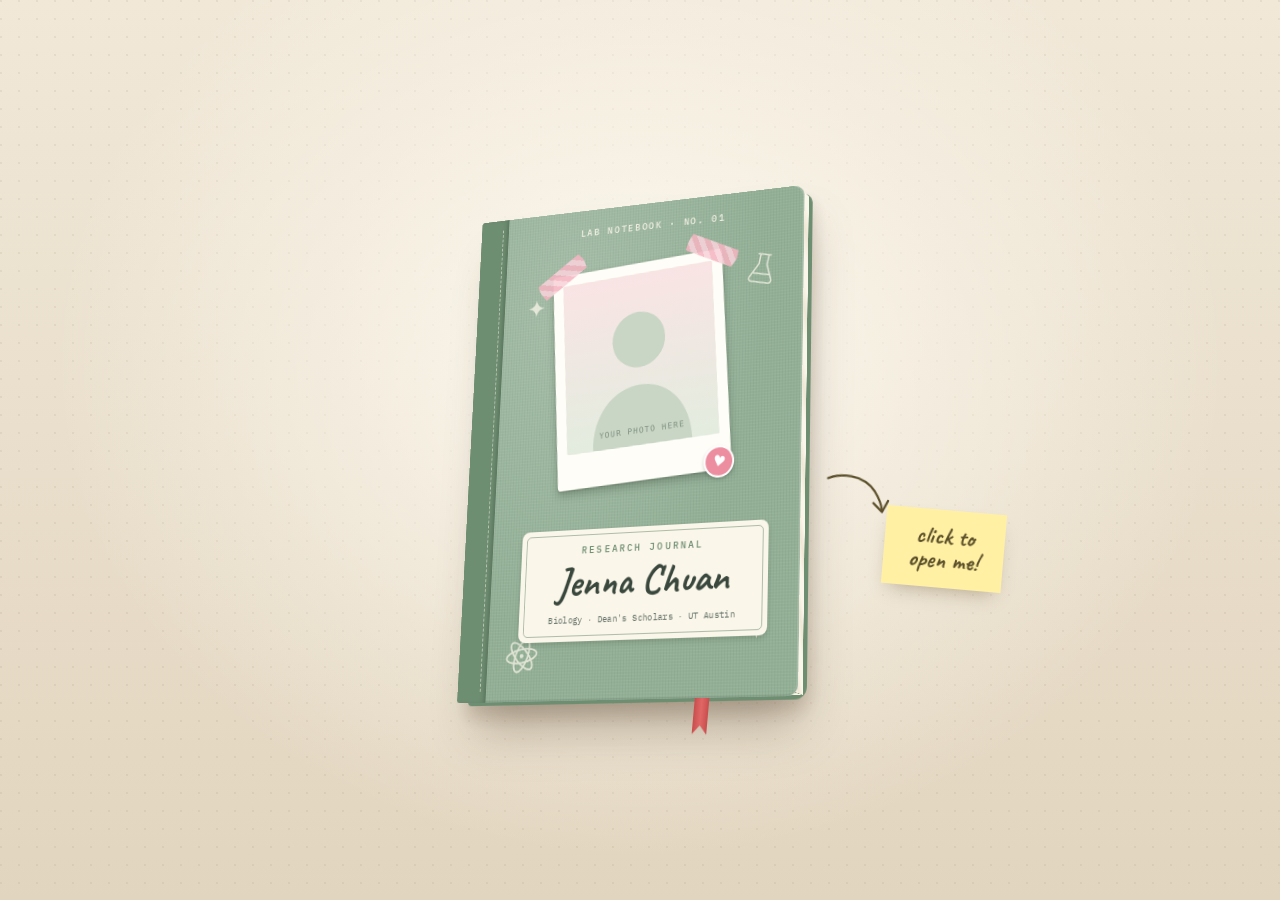
==== index.html @ bbeb6f62 "Remove decorations and click-to-play extras that added clutter Cover: removed the stethoscope, the c" ====
<!doctype html>
<html lang="en">
<head>
  <meta charset="utf-8">
  <meta name="viewport" content="width=device-width, initial-scale=1, viewport-fit=cover">
  <title>Jenna Chuan · Research Journal</title>
  <meta name="description" content="Jenna Chuan studies biology at UT Austin and works on health through research, technology, and community.">
  <meta name="theme-color" content="#f3ece0">
  <link rel="icon" href="data:image/svg+xml,%3Csvg xmlns='http://www.w3.org/2000/svg' viewBox='0 0 32 32'%3E%3Crect x='6' y='3' width='21' height='26' rx='3' fill='%2391ad94'/%3E%3Crect x='6' y='3' width='5' height='26' rx='2' fill='%23627f66'/%3E%3Crect x='13' y='17' width='11' height='6' rx='1.5' fill='%23fbf6ea'/%3E%3C/svg%3E">

  <link rel="preconnect" href="https://fonts.googleapis.com">
  <link rel="preconnect" href="https://fonts.gstatic.com" crossorigin>
  <link rel="stylesheet" href="https://fonts.googleapis.com/css2?family=Caveat:wght@500;700&family=Fraunces:opsz,wght@9..144,500;9..144,600&family=IBM+Plex+Mono:wght@400;500&display=swap">
  <link rel="stylesheet" href="styles.css">
</head>
<body>
  <main class="desk">
    <button class="close-journal" type="button" hidden>
      <span aria-hidden="true">←</span> Close journal
    </button>

    <div class="scene">
      <div class="book" id="book" role="button" tabindex="0" aria-label="Open the research journal" aria-expanded="false">

        <!-- Back cover and the visible thickness of the page block -->
        <div class="back-cover" aria-hidden="true"></div>
        <div class="fore-edge" aria-hidden="true"></div>
        <div class="bottom-edge" aria-hidden="true"></div>

        <!-- Right-hand page under everything: the table of contents -->
        <section class="page page--toc" aria-labelledby="toc-title" inert>
          <div class="page__inner">
            <p class="page__meta"><span>Entry No. 001</span><span>Date: ____</span></p>
            <h1 class="toc__title" id="toc-title"><span class="highlight">Table of Contents</span></h1>
            <ol class="toc">
              <li><a href="journal.html#intro"><span class="toc__num">01</span><span class="toc__label">Introduction</span><span class="toc__dots"></span><span class="toc__page">p. 02</span></a></li>
              <li><a href="journal.html#research"><span class="toc__num">02</span><span class="toc__label">Research</span><span class="toc__dots"></span><span class="toc__page">p. 04</span></a></li>
              <li><a href="journal.html#building"><span class="toc__num">03</span><span class="toc__label">Building</span><span class="toc__dots"></span><span class="toc__page">p. 12</span></a></li>
              <li><a href="journal.html#community"><span class="toc__num">04</span><span class="toc__label">Community</span><span class="toc__dots"></span><span class="toc__page">p. 18</span></a></li>
              <li><a href="journal.html#appendix"><span class="toc__num">05</span><span class="toc__label">Appendix</span><span class="toc__dots"></span><span class="toc__page">p. 24</span></a></li>
              <li><a href="journal.html#contact"><span class="toc__num">06</span><span class="toc__label">Correspondence</span><span class="toc__dots"></span><span class="toc__page">p. 28</span></a></li>
            </ol>
            <p class="toc__note">* results may vary. lots of banana bread was involved.</p>
            <span class="page__number">1</span>
          </div>
          <div class="paperclip" aria-hidden="true"></div>
        </section>

        <div class="ribbon" aria-hidden="true"></div>

        <!-- First leaf: bookplate on the front, welcome note on the back -->
        <div class="leaf leaf--flyleaf">
          <div class="face face--front page" aria-hidden="true">
            <div class="page__inner bookplate">
              <div class="bookplate__frame">
                <p class="bookplate__ex">Ex Libris</p>
                <p class="bookplate__label">This journal belongs to</p>
                <p class="bookplate__name" data-fill="name">Jenna Chuan</p>
                <p class="bookplate__return">If found, please return to the lab ⚗</p>
              </div>
            </div>
          </div>
          <section class="face face--back page page--welcome" aria-label="Welcome note" inert>
            <div class="page__inner">
              <p class="page__meta"><span>Entry No. 000</span><span>Lab notes</span></p>
              <h2 class="welcome__title">Hello there!</h2>
              <p class="welcome__text">Hi, I'm Jenna. This journal holds my research, the things I'm building, and the communities I'm part of. Pick a page on the right to start reading.</p>
              <div class="hypothesis">
                <p class="hypothesis__label">Hypothesis</p>
                <p class="hypothesis__text">You'll find something interesting in here.</p>
              </div>
              <svg class="doodle doodle--welcome" viewBox="0 0 120 80" aria-hidden="true">
                <path d="M30 10v22L12 66a6 6 0 0 0 5 9h46a6 6 0 0 0 5-9L50 32V10" />
                <path d="M26 10h28" />
                <path d="M18 56h44" />
                <circle cx="34" cy="64" r="3" />
                <circle cx="46" cy="60" r="2" />
                <path d="M82 8C82 19 106 19 106 30S82 41 82 52 106 63 106 74M106 8C106 19 82 19 82 30S106 41 106 52 82 63 82 74M88 9h12M86 30h16M86 52h16M88 73h12" />
              </svg>
              <p class="welcome__sign" data-fill="first-name">Jenna</p>
            </div>
          </section>
        </div>

        <!-- Front cover: photo and name outside, endpapers inside -->
        <div class="leaf leaf--cover">
          <div class="face face--front cover">
            <div class="cover__spine" aria-hidden="true"></div>
            <p class="cover__stamp">Lab Notebook · No. <span data-fill="volume">01</span></p>
            <svg class="cover__doodle cover__doodle--flask" viewBox="0 0 40 48" aria-hidden="true">
              <path d="M14 4v14L4 38a4 4 0 0 0 3.6 6h24.8A4 4 0 0 0 36 38L26 18V4M11 4h18M9 32h22" />
            </svg>
            <svg class="cover__doodle cover__doodle--atom" viewBox="0 0 48 48" aria-hidden="true">
              <ellipse cx="24" cy="24" rx="20" ry="8" />
              <ellipse cx="24" cy="24" rx="20" ry="8" transform="rotate(60 24 24)" />
              <ellipse cx="24" cy="24" rx="20" ry="8" transform="rotate(-60 24 24)" />
              <circle cx="24" cy="24" r="2.5" class="fill" />
            </svg>
            <svg class="cover__doodle cover__doodle--sparkle" viewBox="0 0 24 24" aria-hidden="true">
              <path d="M12 2c1 6 4 9 10 10-6 1-9 4-10 10-1-6-4-9-10-10 6-1 9-4 10-10z" class="fill" />
            </svg>
            <svg class="cover__doodle cover__doodle--sparkle-sm" viewBox="0 0 24 24" aria-hidden="true">
              <path d="M12 2c1 6 4 9 10 10-6 1-9 4-10 10-1-6-4-9-10-10 6-1 9-4 10-10z" class="fill" />
            </svg>

            <figure class="polaroid">
              <span class="tape tape--left" aria-hidden="true"></span>
              <span class="tape tape--right" aria-hidden="true"></span>
              <img class="polaroid__photo" src="assets/portrait-placeholder.svg" alt="Portrait of Jenna Chuan" data-fill="photo">
            </figure>

            <div class="label">
              <p class="label__kicker">Research Journal</p>
              <p class="label__name" data-fill="name">Jenna Chuan</p>
              <p class="label__tagline" data-fill="tagline">Biology · Dean's Scholars · UT Austin</p>
            </div>

            <span class="heart-sticker" aria-hidden="true">♥</span>
          </div>
          <div class="face face--back endpaper" aria-hidden="true"></div>
        </div>
      </div>
    </div>

    <div class="sticky-note" aria-hidden="true">
      <p>click to <br>open me!</p>
      <svg class="sticky-note__arrow" viewBox="0 0 80 60">
        <path d="M74 8C60 4 34 6 22 28c-4 8-6 14-6 22" />
        <path d="M8 40l8 12 9-11" />
      </svg>
    </div>
  </main>

  <script src="js/journal.js"></script>
</body>
</html>
---- styles.css ----
/* ------------------------------------------------------------------
   R@JC research journal
   The book is built from flat layers placed in 3D with CSS transforms.
   Everything inside the book is sized in cqw (1cqw = 1% of the page
   width), so the art and type scale together on any screen.
   ------------------------------------------------------------------ */

@view-transition { navigation: auto; }

@property --bob {
  syntax: "<length>";
  inherits: true;
  initial-value: 0px;
}

:root {
  /* Desk and paper */
  --desk: #f1e8d8;
  --desk-shade: #e2d5bf;
  --paper: #fdf9f0;
  --grid: rgba(110, 150, 185, 0.17);
  --ink: #3a3f4a;
  --ink-soft: #6c7180;
  --highlight: #ffe48a;

  /* Cover */
  --cover: #93b096;
  --cover-dark: #6e8e72;
  --cover-ink: #fbf6ea;
  --label: #fbf6ea;
  --label-ink: #39473c;
  --tape: #f4b6c2;
  --tape-stripe: #f8d3da;
  --heart: #ec8ea0;

  /* Book size: one page is --w wide. The open book is two pages wide. */
  --w: min(360px, 40vw, 52vh);
  --h: calc(var(--w) * 1.4);
  --t: calc(var(--w) * 0.065); /* thickness of the page block */
  --inset: 4px;              /* pages sit slightly inside the hard cover */

  /* Motion */
  --flip: 1.15s;
  --stagger: 0.42s;
  --ease-flip: cubic-bezier(0.55, 0.05, 0.3, 1);
}

* { box-sizing: border-box; }

html, body { height: 100%; }

body {
  margin: 0;
  background: var(--desk);
  color: var(--ink);
  font-family: "IBM Plex Mono", ui-monospace, monospace;
  -webkit-font-smoothing: antialiased;
  overflow: hidden;
}

/* ---------- Desk ---------- */

.desk {
  position: relative;
  min-height: 100vh;
  min-height: 100dvh;
  display: grid;
  place-items: center;
  overflow: hidden;
  background:
    radial-gradient(ellipse at 50% 40%, rgba(255, 252, 244, 0.9), transparent 65%),
    radial-gradient(circle at 1px 1px, rgba(120, 95, 60, 0.09) 1px, transparent 0) 0 0 / 18px 18px,
    linear-gradient(var(--desk), var(--desk-shade));
}

/* ---------- Scene and book ---------- */

.scene {
  width: var(--w);
  height: var(--h);
  perspective: 2200px;
  perspective-origin: 50% 35%;
  container-type: inline-size;
  animation: arrive 1s 0.1s var(--ease-flip) both;
}

@keyframes arrive {
  from { opacity: 0; transform: translateY(40px); }
}

/* Leaving for the journal: the open book lifts toward the reader and fades */
.desk.is-leaving .scene { animation: lift-away 0.55s cubic-bezier(0.4, 0, 0.2, 1) forwards; }
.desk.is-leaving .close-journal { opacity: 0; transition: opacity 0.3s; }

@keyframes lift-away {
  to { opacity: 0; transform: translateY(-16px) scale(1.06); }
}

.book {
  --rx: 16deg;
  --ry: -24deg;
  --rz: 2deg;
  --tilt-x: 0deg;
  --tilt-y: 0deg;
  position: relative;
  width: 100%;
  height: 100%;
  transform-style: preserve-3d;
  transform:
    translateY(var(--bob))
    rotateX(calc(var(--rx) + var(--tilt-y)))
    rotateY(calc(var(--ry) + var(--tilt-x)))
    rotateZ(var(--rz));
  transition: transform 1s var(--ease-flip);
  cursor: pointer;
  outline: none;
  animation: bob 5s ease-in-out infinite;
}

@keyframes bob {
  50% { --bob: -8px; }
}

/* While the book follows the pointer, JS eases the tilt every frame,
   so the transform only needs a very short transition. */
.book.is-tracking { transition: transform 0.12s linear; }

/* The desk takes touch drags (to tilt the book) instead of panning */
.desk { touch-action: none; }

.book:focus-visible .cover {
  box-shadow: 0 0 0 3px var(--paper), 0 0 0 6px var(--cover-dark);
}

/* Open: lie flat-ish and slide right so the two-page spread is centred */
.book.is-open {
  --rx: 6deg;
  --ry: 0deg;
  --rz: 0deg;
  --tilt-x: 0deg;
  --tilt-y: 0deg;
  cursor: default;
  animation: none;
  transform: translateX(50%) rotateX(var(--rx));
}

/* Every flat layer of the book */
.back-cover,
.fore-edge,
.bottom-edge,
.page--toc,
.ribbon,
.leaf {
  position: absolute;
}

.back-cover {
  inset: 0;
  border-radius: 4px 12px 12px 4px;
  background: var(--cover-dark);
  box-shadow:
    0 30px 50px -10px rgba(70, 50, 30, 0.35),
    0 10px 18px rgba(70, 50, 30, 0.18);
}

/* The page block's visible sides: fine paper lines */
.fore-edge {
  top: var(--inset);
  bottom: var(--inset);
  left: calc(100% - var(--inset));
  width: calc(var(--t) - 2px);
  transform-origin: left center;
  transform: translateZ(calc(var(--t) - 2px)) rotateY(90deg);
  background:
    repeating-linear-gradient(90deg, #efe7d6 0 1px, #fbf6ea 1px 3px);
}

.bottom-edge {
  left: 0;
  width: calc(100% - var(--inset));
  top: calc(100% - var(--inset));
  height: calc(var(--t) - 2px);
  transform-origin: center top;
  transform: translateZ(calc(var(--t) - 2px)) rotateX(-90deg);
  background:
    repeating-linear-gradient(0deg, #efe7d6 0 1px, #fbf6ea 1px 3px);
}

.ribbon {
  left: 70%;
  top: calc(100% - 14px);
  width: 4.2cqw;
  height: 13cqw;
  background: linear-gradient(90deg, #c94d4d, #e06666 50%, #c94d4d);
  clip-path: polygon(0 0, 100% 0, 100% 100%, 50% 82%, 0 100%);
  transform: translateZ(calc(var(--t) / 2)) rotate(4deg);
  transform-origin: top center;
}

/* ---------- Pages ---------- */

.page {
  overflow: hidden;
  background-color: var(--paper);
  background-image:
    linear-gradient(var(--grid) 1px, transparent 1px),
    linear-gradient(90deg, var(--grid) 1px, transparent 1px);
  background-size: 5cqw 5cqw;
  background-position: -1px -1px;
}

.page--toc {
  top: var(--inset);
  bottom: var(--inset);
  left: 0;
  right: var(--inset);
  border-radius: 0 6px 6px 0;
  transform: translateZ(calc(var(--t) - 2px));
  overflow: visible;
}

/* Gutter shadow by the spine */
.page--toc::after {
  content: "";
  position: absolute;
  inset: 0;
  border-radius: inherit;
  background: linear-gradient(90deg, rgba(90, 70, 40, 0.22), rgba(90, 70, 40, 0.06) 7%, transparent 16%);
  pointer-events: none;
}

.page__inner {
  position: relative;
  height: 100%;
  padding: 9cqw 9cqw 8cqw 11cqw;
}

.page__meta {
  display: flex;
  justify-content: space-between;
  margin: 0 0 5cqw;
  font-size: 2.6cqw;
  letter-spacing: 0.08em;
  text-transform: uppercase;
  color: var(--ink-soft);
}

.page__number {
  position: absolute;
  bottom: 5cqw;
  left: 0;
  right: 0;
  text-align: center;
  font-size: 3cqw;
  color: var(--ink-soft);
}

/* ---------- Table of contents ---------- */

.toc__title {
  margin: 0 0 6cqw;
  font-family: "Caveat", cursive;
  font-weight: 700;
  font-size: 10.5cqw;
  line-height: 1;
  color: var(--ink);
}

.highlight {
  padding: 0 1.5cqw;
  background: linear-gradient(transparent 52%, var(--highlight) 52%, var(--highlight) 88%, transparent 88%);
  border-radius: 1cqw;
}

.toc {
  list-style: none;
  margin: 0;
  padding: 0;
}

.toc li + li { margin-top: 2.6cqw; }

.toc a {
  display: flex;
  align-items: baseline;
  gap: 2.4cqw;
  color: inherit;
  text-decoration: none;
  border-radius: 1.5cqw;
  padding: 0.6cqw 1.2cqw;
  margin: 0 -1.2cqw;
  transition: background-color 0.2s, transform 0.2s;
}

.toc a:hover,
.toc a:focus-visible {
  background: rgba(147, 176, 150, 0.2);
  transform: translateX(1cqw);
  outline: none;
}

.toc__num {
  font-size: 2.8cqw;
  color: var(--cover-dark);
  font-weight: 500;
}

.toc__label {
  font-family: "Caveat", cursive;
  font-weight: 500;
  font-size: 7.4cqw;
  line-height: 1.05;
}

.toc__dots {
  flex: 1;
  border-bottom: 0.5cqw dotted rgba(58, 63, 74, 0.35);
  transform: translateY(-1.2cqw);
}

.toc__page {
  font-size: 2.8cqw;
  color: var(--ink-soft);
}

.toc__note {
  margin: 7cqw 0 0;
  font-family: "Caveat", cursive;
  font-size: 4.6cqw;
  color: var(--ink-soft);
  transform: rotate(-2deg);
}

.paperclip {
  position: absolute;
  top: -3.5cqw;
  left: 46cqw;
  width: 5cqw;
  height: 17cqw;
  border: 0.9cqw solid #a2abb6;
  border-radius: 3cqw;
  transform: rotate(6deg);
  opacity: 0;
  transition: opacity 0.3s;
}

/* Only clip it on once the book is open, so it never pokes out of the cover */
.book.is-open .paperclip {
  opacity: 1;
  transition-delay: calc(var(--flip) + var(--stagger) - 0.3s);
}

.paperclip::after {
  content: "";
  position: absolute;
  inset: 2.4cqw 0.7cqw 3.5cqw;
  border: 0.9cqw solid #a2abb6;
  border-top: 0;
  border-radius: 0 0 2cqw 2cqw;
}

/* ---------- Leaves (the parts that turn) ---------- */

.leaf {
  top: 0;
  left: 0;
  width: 100%;
  height: 100%;
  transform-style: preserve-3d;
  transform-origin: left center;
  transition: transform var(--flip) var(--ease-flip);
}

.leaf--cover {
  transform: translateZ(var(--t)) rotateY(0deg);
}

.leaf--flyleaf {
  top: var(--inset);
  height: calc(100% - 2 * var(--inset));
  width: calc(100% - var(--inset));
  transform: translateZ(calc(var(--t) - 1px)) rotateY(0deg);
}

/* Open: the cover tucks under the flyleaf on the left-hand side */
.book.is-open .leaf--cover {
  transform: translateZ(calc(var(--t) - 4px)) rotateY(-180deg);
}

.book.is-open .leaf--flyleaf {
  transform: translateZ(calc(var(--t) - 1px)) rotateY(-179.5deg);
  transition-delay: var(--stagger);
}

/* Closing runs in reverse order: flyleaf first, then the cover */
.book.is-closing .leaf--cover { transition-delay: var(--stagger); }

.face {
  position: absolute;
  inset: 0;
  backface-visibility: hidden;
  -webkit-backface-visibility: hidden;
}

.face--back { transform: rotateY(180deg); }

/* Shading on a turning page: it darkens as it turns edge-on to the light */
.face::after {
  content: "";
  position: absolute;
  inset: 0;
  border-radius: inherit;
  pointer-events: none;
  opacity: 0;
  background: linear-gradient(90deg, rgba(60, 45, 25, 0.5), rgba(60, 45, 25, 0.15));
}

.face--back::after {
  background: linear-gradient(270deg, rgba(60, 45, 25, 0.5), rgba(60, 45, 25, 0.15));
}

.book.is-open .face--front::after { animation: shade-in var(--flip) var(--ease-flip) both; }
.book.is-open .face--back::after { animation: shade-out var(--flip) var(--ease-flip) both; }
.book.is-closing .face--front::after { animation: shade-out var(--flip) var(--ease-flip) both; }
.book.is-closing .face--back::after { animation: shade-in var(--flip) var(--ease-flip) both; }

.book.is-open .leaf--flyleaf .face::after { animation-delay: var(--stagger); }
.book.is-closing .leaf--cover .face::after { animation-delay: var(--stagger); }

@keyframes shade-in { from { opacity: 0; } to { opacity: 1; } }
@keyframes shade-out { from { opacity: 1; } to { opacity: 0; } }

/* Shadow a lifting page throws onto the page beneath it */
.page--toc::before,
.leaf--flyleaf .face--front::before {
  content: "";
  position: absolute;
  inset: 0;
  z-index: 2;
  pointer-events: none;
  opacity: 0;
  background: linear-gradient(90deg, rgba(60, 45, 25, 0.4), rgba(60, 45, 25, 0.12) 45%, transparent 80%);
}

.book.is-open .leaf--flyleaf .face--front::before,
.book.is-closing .leaf--flyleaf .face--front::before {
  animation: cast var(--flip) var(--ease-flip);
}

.book.is-open .page--toc::before,
.book.is-closing .page--toc::before {
  animation: cast var(--flip) var(--ease-flip);
}

.book.is-open .page--toc::before { animation-delay: var(--stagger); }
.book.is-closing .leaf--flyleaf .face--front::before { animation-delay: var(--stagger); }

@keyframes cast {
  0% { opacity: 0; }
  35% { opacity: 1; }
  100% { opacity: 0; }
}

/* ---------- Front cover ---------- */

.cover {
  border-radius: 4px 12px 12px 4px;
  overflow: hidden;
  color: var(--cover-ink);
  background-color: var(--cover);
  background-image:
    repeating-linear-gradient(0deg, rgba(255, 255, 255, 0.05) 0 1px, transparent 1px 3px),
    repeating-linear-gradient(90deg, rgba(0, 0, 0, 0.04) 0 1px, transparent 1px 3px),
    radial-gradient(ellipse at 30% 20%, rgba(255, 255, 255, 0.18), transparent 60%);
  box-shadow: inset -2px 0 0 rgba(255, 255, 255, 0.15), inset 0 -2px 0 rgba(0, 0, 0, 0.08);
}

.cover__spine {
  position: absolute;
  top: 0;
  bottom: 0;
  left: 0;
  width: 9cqw;
  background: var(--cover-dark);
  box-shadow: inset -4px 0 6px -3px rgba(0, 0, 0, 0.25);
}

.cover__spine::after {
  content: "";
  position: absolute;
  top: 3cqw;
  bottom: 3cqw;
  right: 1.8cqw;
  border-right: 0.5cqw dashed rgba(251, 246, 234, 0.55);
}

.cover__stamp {
  position: absolute;
  top: 4.6cqw;
  left: 9cqw;
  right: 0;
  margin: 0;
  text-align: center;
  font-size: 2.9cqw;
  font-weight: 500;
  letter-spacing: 0.16em;
  text-transform: uppercase;
  opacity: 0.9;
}

.cover__doodle {
  position: absolute;
  fill: none;
  stroke: var(--cover-ink);
  stroke-width: 2.2;
  stroke-linecap: round;
  stroke-linejoin: round;
  opacity: 0.75;
}

.cover__doodle .fill { fill: var(--cover-ink); stroke: none; }

.cover__doodle--flask { width: 8cqw; top: 18cqw; right: 8cqw; transform: rotate(12deg); }
.cover__doodle--atom { width: 11cqw; bottom: 7cqw; left: 14cqw; transform: rotate(-10deg); }
.cover__doodle--sparkle { width: 6cqw; top: 25cqw; left: 16cqw; }
.cover__doodle--sparkle-sm { width: 3.6cqw; bottom: 15cqw; right: 10cqw; }

/* Taped-on photo */
.polaroid {
  position: absolute;
  top: 17.5cqw;
  left: 26cqw;
  width: 52cqw;
  margin: 0;
  padding: 3cqw 3cqw 10cqw;
  background: #fffdf7;
  border-radius: 1cqw;
  transform: rotate(-4deg);
  box-shadow:
    0 1.4cqw 2.4cqw rgba(40, 55, 40, 0.28),
    0 0.3cqw 0.6cqw rgba(40, 55, 40, 0.2);
}

.polaroid__photo {
  display: block;
  width: 100%;
  aspect-ratio: 1 / 1.08;
  object-fit: cover;
  border-radius: 0.6cqw;
  background: #e9efe6;
}

.tape {
  position: absolute;
  top: -2.6cqw;
  width: 16cqw;
  height: 5.4cqw;
  background:
    repeating-linear-gradient(45deg, var(--tape) 0 1.6cqw, var(--tape-stripe) 1.6cqw 3.2cqw);
  opacity: 0.88;
  box-shadow: 0 0.3cqw 0.6cqw rgba(0, 0, 0, 0.08);
  clip-path: polygon(3% 0, 97% 4%, 100% 50%, 96% 100%, 2% 96%, 0 45%);
}

.tape--left { left: -5cqw; transform: rotate(-32deg); }
.tape--right { right: -5cqw; transform: rotate(28deg); }

.heart-sticker {
  position: absolute;
  top: 72cqw;
  left: 72cqw;
  width: 9cqw;
  height: 9cqw;
  display: grid;
  place-items: center;
  border-radius: 50%;
  background: var(--heart);
  color: #fff;
  font-size: 5cqw;
  line-height: 1;
  border: 0.7cqw solid #fff;
  transform: rotate(14deg);
  box-shadow: 0 0.5cqw 1cqw rgba(0, 0, 0, 0.15);
}

/* Name plate */
.label {
  position: absolute;
  top: 93cqw;
  left: 18cqw;
  right: 9cqw;
  padding: 4cqw 3cqw 4.2cqw;
  text-align: center;
  color: var(--label-ink);
  background: var(--label);
  border-radius: 2.2cqw;
  box-shadow: 0 0.8cqw 1.6cqw rgba(40, 55, 40, 0.18);
}

.label::before {
  content: "";
  position: absolute;
  inset: 1.4cqw;
  border: 0.4cqw solid rgba(110, 142, 114, 0.55);
  border-radius: 1.4cqw;
  pointer-events: none;
}

.label__kicker {
  margin: 0;
  font-size: 2.7cqw;
  font-weight: 500;
  letter-spacing: 0.22em;
  text-transform: uppercase;
  color: var(--cover-dark);
}

.label__name {
  margin: 1cqw 0 2.6cqw;
  font-family: "Caveat", cursive;
  font-weight: 700;
  font-size: 11.5cqw;
  line-height: 1.05;
}

.label__tagline {
  margin: 0;
  line-height: 1.4;
  font-size: 2.4cqw;
  letter-spacing: 0.04em;
  color: #66746a;
}

/* Inside of the cover */
.endpaper {
  border-radius: 12px 4px 4px 12px;
  background-color: #e6eee2;
  background-image:
    url("data:image/svg+xml,%3Csvg xmlns='http://www.w3.org/2000/svg' width='56' height='56' viewBox='0 0 56 56'%3E%3Cg fill='none' stroke='%2393b096' stroke-width='1.6' stroke-linecap='round' stroke-linejoin='round' opacity='.6'%3E%3Cpath d='M12 8v7l-5 9a2 2 0 0 0 1.8 3h10.4a2 2 0 0 0 1.8-3l-5-9V8M10.5 8h7'/%3E%3Cpath d='M42 34l1.2 3.3 3.3 1.2-3.3 1.2L42 43l-1.2-3.3-3.3-1.2 3.3-1.2z' fill='%2393b096' stroke='none'/%3E%3C/g%3E%3Ccircle cx='40' cy='12' r='2' fill='%23f4b6c2'/%3E%3Ccircle cx='14' cy='44' r='2' fill='%23f4b6c2'/%3E%3C/svg%3E");
  background-size: 14cqw 14cqw;
  /* the cloth of the cover wraps round the edge of the endpaper */
  box-shadow: inset 0 0 0 7px var(--cover);
}

/* ---------- Flyleaf front: bookplate ---------- */

.leaf--flyleaf .face--front { border-radius: 0 6px 6px 0; }

.bookplate {
  display: grid;
  place-items: center;
  padding: 10cqw;
}

.bookplate__frame {
  width: 100%;
  padding: 8cqw 5cqw;
  text-align: center;
  background: var(--paper);
  border: 0.6cqw solid var(--cover-dark);
  outline: 0.3cqw solid var(--cover-dark);
  outline-offset: 1.4cqw;
  border-radius: 2cqw;
}

.bookplate__ex {
  margin: 0;
  font-family: "Fraunces", serif;
  font-weight: 600;
  font-style: italic;
  font-size: 6cqw;
  color: var(--cover-dark);
}

.bookplate__label {
  margin: 4cqw 0 1cqw;
  font-size: 2.6cqw;
  letter-spacing: 0.14em;
  text-transform: uppercase;
  color: var(--ink-soft);
}

.bookplate__name {
  margin: 0;
  font-family: "Caveat", cursive;
  font-weight: 700;
  font-size: 10cqw;
  border-bottom: 0.4cqw solid rgba(58, 63, 74, 0.3);
}

.bookplate__return {
  margin: 4cqw 0 0;
  font-family: "Caveat", cursive;
  font-size: 4.6cqw;
  color: var(--ink-soft);
}

/* ---------- Flyleaf back: welcome note (left-hand page) ---------- */

.page--welcome { border-radius: 6px 0 0 6px; }

/* Gutter shadow: on this page the spine is on the right */
.page--welcome .page__inner::after {
  content: "";
  position: absolute;
  inset: 0;
  background: linear-gradient(270deg, rgba(90, 70, 40, 0.22), rgba(90, 70, 40, 0.06) 7%, transparent 16%);
  pointer-events: none;
}

.page--welcome .page__inner { padding: 9cqw 11cqw 8cqw 9cqw; }

.welcome__title {
  margin: 0 0 3cqw;
  font-family: "Caveat", cursive;
  font-weight: 700;
  font-size: 10cqw;
  line-height: 1;
}

.welcome__text {
  margin: 0;
  font-family: "Caveat", cursive;
  font-size: 5.6cqw;
  line-height: 1.25;
}

.hypothesis {
  margin: 6cqw 0 0;
  padding: 3cqw 4cqw;
  background: #fff6c4;
  border-radius: 1cqw;
  transform: rotate(-1.5deg);
  box-shadow: 0 0.6cqw 1.2cqw rgba(0, 0, 0, 0.08);
}

.hypothesis__label {
  margin: 0;
  font-size: 2.6cqw;
  letter-spacing: 0.14em;
  text-transform: uppercase;
  color: #9b8a3c;
}

.hypothesis__text {
  margin: 0.8cqw 0 0;
  font-family: "Caveat", cursive;
  font-size: 5.4cqw;
}

.doodle {
  fill: none;
  stroke: var(--cover-dark);
  stroke-width: 2.4;
  stroke-linecap: round;
  stroke-linejoin: round;
}

.doodle--welcome {
  display: block;
  width: 34cqw;
  margin: 7cqw 0 0 4cqw;
  opacity: 0.8;
}

.welcome__sign {
  position: absolute;
  right: 13cqw;
  bottom: 9cqw;
  margin: 0;
  font-family: "Caveat", cursive;
  font-weight: 700;
  font-size: 7cqw;
  color: var(--cover-dark);
}

/* ---------- Sticky note hint ---------- */

.sticky-note {
  position: absolute;
  top: calc(50% + var(--h) * 0.12);
  left: calc(50% + var(--w) * 0.5 + 5vw);
  width: 120px;
  padding: 14px 12px 16px;
  background: #fff0a3;
  box-shadow: 0 10px 18px -8px rgba(80, 60, 20, 0.35);
  transform: rotate(5deg);
  font-family: "Caveat", cursive;
  font-size: 24px;
  font-weight: 700;
  line-height: 1;
  text-align: center;
  color: #5b4f2a;
  pointer-events: none;
  transition: opacity 0.4s, transform 0.4s;
  animation: arrive 1s 0.6s var(--ease-flip) both;
}

.sticky-note p { margin: 0; }

.sticky-note__arrow {
  position: absolute;
  width: 70px;
  left: -64px;
  top: -34px;
  fill: none;
  stroke: #5b4f2a;
  stroke-width: 2.5;
  stroke-linecap: round;
  stroke-linejoin: round;
  transform: scaleX(-1) rotate(10deg);
}

.desk.is-open .sticky-note {
  opacity: 0;
  transform: rotate(5deg) translateY(12px);
}

/* ---------- Close button ---------- */

.close-journal {
  position: fixed;
  top: max(16px, env(safe-area-inset-top));
  left: max(16px, env(safe-area-inset-left));
  z-index: 10;
  padding: 10px 16px;
  font: 500 13px/1 "IBM Plex Mono", ui-monospace, monospace;
  letter-spacing: 0.04em;
  color: var(--ink);
  background: var(--paper);
  border: 1.5px solid rgba(58, 63, 74, 0.25);
  border-radius: 999px;
  box-shadow: 0 4px 10px rgba(80, 60, 20, 0.12);
  cursor: pointer;
  animation: arrive 0.5s var(--ease-flip) both;
}

.close-journal:hover { background: #fff; }
.close-journal:focus-visible { outline: 2px solid var(--cover-dark); outline-offset: 2px; }

/* ---------- Phones: one page at a time ---------- */

@media (max-width: 720px) {
  :root {
    --w: min(340px, calc(100vw - 48px), 56vh);
  }

  /* Keep the right-hand page centred; the left page swings off to the side */
  .book.is-open {
    transform: rotateX(var(--rx));
  }

  .sticky-note {
    top: calc(50% + var(--h) / 2 + 36px);
    left: calc(50% - 75px);
    width: 150px;
    padding: 10px 10px 12px;
    font-size: 20px;
    transform: rotate(-3deg);
  }

  .sticky-note p br { display: none; }
  .sticky-note__arrow { display: none; }

  .desk.is-open .sticky-note { transform: rotate(-3deg) translateY(12px); }
}


/* Even out short handwritten lines so no single word is left on its own */
.welcome__text,
.hypothesis__text,
.toc__note,
.bookplate__return { text-wrap: balance; }

@media (prefers-reduced-motion: reduce) {
  .book,
  .leaf,
  .scene,
  .sticky-note {
    animation: none !important;
    transition-duration: 0.01ms !important;
    transition-delay: 0s !important;
  }

  .face::after,
  .face::before,
  .page--toc::before {
    animation: none !important;
  }
}
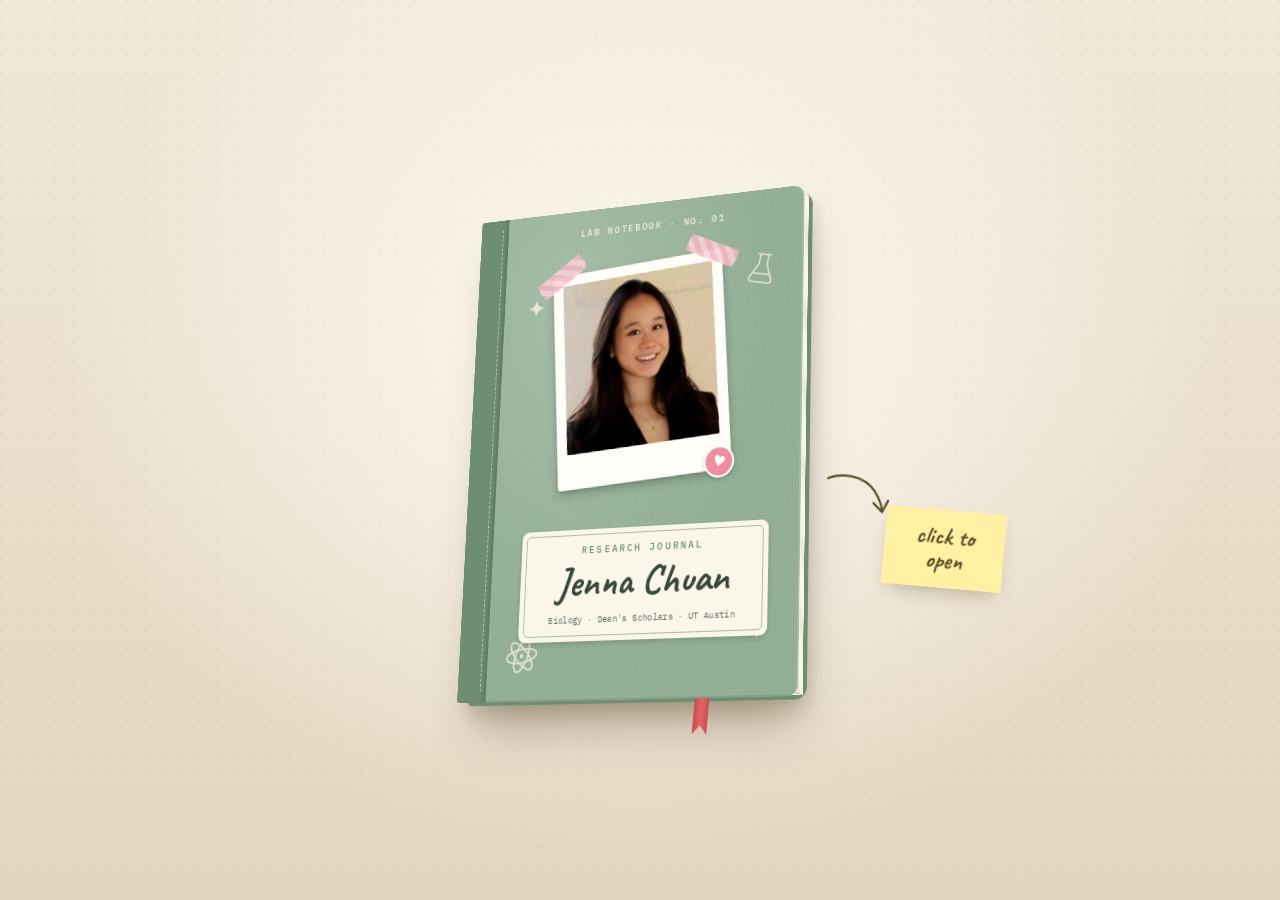
==== commit fcca5e79: "Turn the site into one book: flip to a section, zoom in, use tabs The separate scrolling journal pag" ====
--- a/index.html
+++ b/index.html
@@ -10,8 +10,9 @@
 
   <link rel="preconnect" href="https://fonts.googleapis.com">
   <link rel="preconnect" href="https://fonts.gstatic.com" crossorigin>
-  <link rel="stylesheet" href="https://fonts.googleapis.com/css2?family=Caveat:wght@500;700&family=Fraunces:opsz,wght@9..144,500;9..144,600&family=IBM+Plex+Mono:wght@400;500&display=swap">
+  <link rel="stylesheet" href="https://fonts.googleapis.com/css2?family=Caveat:wght@500;600;700&family=Fraunces:ital,opsz,wght@1,9..144,600&family=IBM+Plex+Mono:wght@400;500&family=Newsreader:ital,opsz,wght@0,6..72,300..600;1,6..72,300..500&display=swap">
   <link rel="stylesheet" href="styles.css">
+  <link rel="stylesheet" href="pages.css">
 </head>
 <body>
   <main class="desk">
@@ -19,111 +20,137 @@
       <span aria-hidden="true">←</span> Close journal
     </button>
 
-    <div class="scene">
-      <div class="book" id="book" role="button" tabindex="0" aria-label="Open the research journal" aria-expanded="false">
-
-        <!-- Back cover and the visible thickness of the page block -->
-        <div class="back-cover" aria-hidden="true"></div>
-        <div class="fore-edge" aria-hidden="true"></div>
-        <div class="bottom-edge" aria-hidden="true"></div>
-
-        <!-- Right-hand page under everything: the table of contents -->
-        <section class="page page--toc" aria-labelledby="toc-title" inert>
-          <div class="page__inner">
-            <p class="page__meta"><span>Entry No. 001</span><span>Date: ____</span></p>
-            <h1 class="toc__title" id="toc-title"><span class="highlight">Table of Contents</span></h1>
-            <ol class="toc">
-              <li><a href="journal.html#intro"><span class="toc__num">01</span><span class="toc__label">Introduction</span><span class="toc__dots"></span><span class="toc__page">p. 02</span></a></li>
-              <li><a href="journal.html#research"><span class="toc__num">02</span><span class="toc__label">Research</span><span class="toc__dots"></span><span class="toc__page">p. 04</span></a></li>
-              <li><a href="journal.html#building"><span class="toc__num">03</span><span class="toc__label">Building</span><span class="toc__dots"></span><span class="toc__page">p. 12</span></a></li>
-              <li><a href="journal.html#community"><span class="toc__num">04</span><span class="toc__label">Community</span><span class="toc__dots"></span><span class="toc__page">p. 18</span></a></li>
-              <li><a href="journal.html#appendix"><span class="toc__num">05</span><span class="toc__label">Appendix</span><span class="toc__dots"></span><span class="toc__page">p. 24</span></a></li>
-              <li><a href="journal.html#contact"><span class="toc__num">06</span><span class="toc__label">Correspondence</span><span class="toc__dots"></span><span class="toc__page">p. 28</span></a></li>
-            </ol>
-            <p class="toc__note">* results may vary. lots of banana bread was involved.</p>
-            <span class="page__number">1</span>
-          </div>
-          <div class="paperclip" aria-hidden="true"></div>
-        </section>
-
-        <div class="ribbon" aria-hidden="true"></div>
-
-        <!-- First leaf: bookplate on the front, welcome note on the back -->
-        <div class="leaf leaf--flyleaf">
-          <div class="face face--front page" aria-hidden="true">
-            <div class="page__inner bookplate">
-              <div class="bookplate__frame">
-                <p class="bookplate__ex">Ex Libris</p>
-                <p class="bookplate__label">This journal belongs to</p>
-                <p class="bookplate__name" data-fill="name">Jenna Chuan</p>
-                <p class="bookplate__return">If found, please return to the lab ⚗</p>
-              </div>
-            </div>
-          </div>
-          <section class="face face--back page page--welcome" aria-label="Welcome note" inert>
-            <div class="page__inner">
-              <p class="page__meta"><span>Entry No. 000</span><span>Lab notes</span></p>
-              <h2 class="welcome__title">Hello there!</h2>
-              <p class="welcome__text">Hi, I'm Jenna. This journal holds my research, the things I'm building, and the communities I'm part of. Pick a page on the right to start reading.</p>
-              <div class="hypothesis">
-                <p class="hypothesis__label">Hypothesis</p>
-                <p class="hypothesis__text">You'll find something interesting in here.</p>
-              </div>
-              <svg class="doodle doodle--welcome" viewBox="0 0 120 80" aria-hidden="true">
-                <path d="M30 10v22L12 66a6 6 0 0 0 5 9h46a6 6 0 0 0 5-9L50 32V10" />
-                <path d="M26 10h28" />
-                <path d="M18 56h44" />
-                <circle cx="34" cy="64" r="3" />
-                <circle cx="46" cy="60" r="2" />
-                <path d="M82 8C82 19 106 19 106 30S82 41 82 52 106 63 106 74M106 8C106 19 82 19 82 30S106 41 106 52 82 63 82 74M88 9h12M86 30h16M86 52h16M88 73h12" />
+    <!-- The camera zooms the whole book in and out; the scene holds the 3D book -->
+    <div class="camera">
+      <div class="scene">
+        <div class="book" id="book" role="button" tabindex="0" aria-label="Open the research journal" aria-expanded="false">
+
+          <div class="back-cover" aria-hidden="true"></div>
+          <div class="fore-edge" aria-hidden="true"></div>
+          <div class="bottom-edge" aria-hidden="true"></div>
+
+          <!-- Last right-hand page, under every leaf -->
+          <div class="page page--base" data-slot="contact-r" aria-hidden="true"></div>
+
+          <div class="ribbon" aria-hidden="true"></div>
+
+          <!-- Leaves from the back of the book to the front. Each leaf's front is a
+               right-hand page and its back is the next spread's left-hand page.
+               Empty faces are filled from the reading layer below by js/book.js. -->
+          <div class="leaf" style="--i: 7">
+            <div class="face face--front page" data-slot="appendix-r" aria-hidden="true"></div>
+            <div class="face face--back page" data-slot="contact-l" aria-hidden="true"></div>
+          </div>
+          <div class="leaf" style="--i: 6">
+            <div class="face face--front page" data-slot="community-r" aria-hidden="true"></div>
+            <div class="face face--back page" data-slot="appendix-l" aria-hidden="true"></div>
+          </div>
+          <div class="leaf" style="--i: 5">
+            <div class="face face--front page" data-slot="building-r" aria-hidden="true"></div>
+            <div class="face face--back page" data-slot="community-l" aria-hidden="true"></div>
+          </div>
+          <div class="leaf" style="--i: 4">
+            <div class="face face--front page" data-slot="research-r" aria-hidden="true"></div>
+            <div class="face face--back page" data-slot="building-l" aria-hidden="true"></div>
+          </div>
+          <div class="leaf" style="--i: 3">
+            <div class="face face--front page" data-slot="intro-r" aria-hidden="true"></div>
+            <div class="face face--back page" data-slot="research-l" aria-hidden="true"></div>
+          </div>
+
+          <!-- Table of contents (front) and the left page of the Introduction (back) -->
+          <div class="leaf" style="--i: 2">
+            <section class="face face--front page page--toc" aria-labelledby="toc-title" inert>
+              <div class="page__inner">
+                <p class="page__meta"><span>Entry No. 001</span><span>Contents</span></p>
+                <h1 class="toc__title" id="toc-title"><span class="highlight">Table of Contents</span></h1>
+                <ol class="toc">
+                  <li><a href="#intro" data-go="intro"><span class="toc__num">01</span><span class="toc__label">Introduction</span><span class="toc__dots"></span><span class="toc__page">p. 02</span></a></li>
+                  <li><a href="#research" data-go="research"><span class="toc__num">02</span><span class="toc__label">Research</span><span class="toc__dots"></span><span class="toc__page">p. 04</span></a></li>
+                  <li><a href="#building" data-go="building"><span class="toc__num">03</span><span class="toc__label">Building</span><span class="toc__dots"></span><span class="toc__page">p. 06</span></a></li>
+                  <li><a href="#community" data-go="community"><span class="toc__num">04</span><span class="toc__label">Community</span><span class="toc__dots"></span><span class="toc__page">p. 08</span></a></li>
+                  <li><a href="#appendix" data-go="appendix"><span class="toc__num">05</span><span class="toc__label">Appendix</span><span class="toc__dots"></span><span class="toc__page">p. 10</span></a></li>
+                  <li><a href="#contact" data-go="contact"><span class="toc__num">06</span><span class="toc__label">Correspondence</span><span class="toc__dots"></span><span class="toc__page">p. 12</span></a></li>
+                </ol>
+                <span class="page__number">1</span>
+              </div>
+              <div class="paperclip" aria-hidden="true"></div>
+            </section>
+            <div class="face face--back page" data-slot="intro-l" aria-hidden="true"></div>
+          </div>
+
+          <!-- Flyleaf: bookplate on the front, welcome note on the back -->
+          <div class="leaf leaf--flyleaf" style="--i: 1">
+            <div class="face face--front page" aria-hidden="true">
+              <div class="page__inner bookplate">
+                <div class="bookplate__frame">
+                  <p class="bookplate__ex">Ex Libris</p>
+                  <p class="bookplate__label">This journal belongs to</p>
+                  <p class="bookplate__name">Jenna Chuan</p>
+                </div>
+              </div>
+            </div>
+            <section class="face face--back page page--welcome" aria-label="Welcome note" inert>
+              <div class="page__inner">
+                <p class="page__meta"><span>Entry No. 000</span><span>Lab notes</span></p>
+                <h2 class="welcome__title">Hello there!</h2>
+                <p class="welcome__text">Hi, I'm Jenna. This journal holds my research, the things I'm building, and the communities I'm part of. Pick a section on the right to start reading.</p>
+                <svg class="doodle doodle--welcome" viewBox="0 0 120 80" aria-hidden="true">
+                  <path d="M30 10v22L12 66a6 6 0 0 0 5 9h46a6 6 0 0 0 5-9L50 32V10" />
+                  <path d="M26 10h28" />
+                  <path d="M18 56h44" />
+                  <circle cx="34" cy="64" r="3" />
+                  <circle cx="46" cy="60" r="2" />
+                  <path d="M82 8C82 19 106 19 106 30S82 41 82 52 106 63 106 74M106 8C106 19 82 19 82 30S106 41 106 52 82 63 82 74M88 9h12M86 30h16M86 52h16M88 73h12" />
+                </svg>
+                <p class="welcome__sign">Jenna</p>
+              </div>
+            </section>
+          </div>
+
+          <!-- Front cover: photo and name outside, endpapers inside -->
+          <div class="leaf leaf--cover" style="--i: 0">
+            <div class="face face--front cover">
+              <div class="cover__spine" aria-hidden="true"></div>
+              <p class="cover__stamp">Lab Notebook · No. 01</p>
+              <svg class="cover__doodle cover__doodle--flask" viewBox="0 0 40 48" aria-hidden="true">
+                <path d="M14 4v14L4 38a4 4 0 0 0 3.6 6h24.8A4 4 0 0 0 36 38L26 18V4M11 4h18M9 32h22" />
               </svg>
-              <p class="welcome__sign" data-fill="first-name">Jenna</p>
-            </div>
-          </section>
-        </div>
-
-        <!-- Front cover: photo and name outside, endpapers inside -->
-        <div class="leaf leaf--cover">
-          <div class="face face--front cover">
-            <div class="cover__spine" aria-hidden="true"></div>
-            <p class="cover__stamp">Lab Notebook · No. <span data-fill="volume">01</span></p>
-            <svg class="cover__doodle cover__doodle--flask" viewBox="0 0 40 48" aria-hidden="true">
-              <path d="M14 4v14L4 38a4 4 0 0 0 3.6 6h24.8A4 4 0 0 0 36 38L26 18V4M11 4h18M9 32h22" />
-            </svg>
-            <svg class="cover__doodle cover__doodle--atom" viewBox="0 0 48 48" aria-hidden="true">
-              <ellipse cx="24" cy="24" rx="20" ry="8" />
-              <ellipse cx="24" cy="24" rx="20" ry="8" transform="rotate(60 24 24)" />
-              <ellipse cx="24" cy="24" rx="20" ry="8" transform="rotate(-60 24 24)" />
-              <circle cx="24" cy="24" r="2.5" class="fill" />
-            </svg>
-            <svg class="cover__doodle cover__doodle--sparkle" viewBox="0 0 24 24" aria-hidden="true">
-              <path d="M12 2c1 6 4 9 10 10-6 1-9 4-10 10-1-6-4-9-10-10 6-1 9-4 10-10z" class="fill" />
-            </svg>
-            <svg class="cover__doodle cover__doodle--sparkle-sm" viewBox="0 0 24 24" aria-hidden="true">
-              <path d="M12 2c1 6 4 9 10 10-6 1-9 4-10 10-1-6-4-9-10-10 6-1 9-4 10-10z" class="fill" />
-            </svg>
-
-            <figure class="polaroid">
-              <span class="tape tape--left" aria-hidden="true"></span>
-              <span class="tape tape--right" aria-hidden="true"></span>
-              <img class="polaroid__photo" src="assets/portrait-placeholder.svg" alt="Portrait of Jenna Chuan" data-fill="photo">
-            </figure>
-
-            <div class="label">
-              <p class="label__kicker">Research Journal</p>
-              <p class="label__name" data-fill="name">Jenna Chuan</p>
-              <p class="label__tagline" data-fill="tagline">Biology · Dean's Scholars · UT Austin</p>
-            </div>
-
-            <span class="heart-sticker" aria-hidden="true">♥</span>
-          </div>
-          <div class="face face--back endpaper" aria-hidden="true"></div>
+              <svg class="cover__doodle cover__doodle--atom" viewBox="0 0 48 48" aria-hidden="true">
+                <ellipse cx="24" cy="24" rx="20" ry="8" />
+                <ellipse cx="24" cy="24" rx="20" ry="8" transform="rotate(60 24 24)" />
+                <ellipse cx="24" cy="24" rx="20" ry="8" transform="rotate(-60 24 24)" />
+                <circle cx="24" cy="24" r="2.5" class="fill" />
+              </svg>
+              <svg class="cover__doodle cover__doodle--sparkle" viewBox="0 0 24 24" aria-hidden="true">
+                <path d="M12 2c1 6 4 9 10 10-6 1-9 4-10 10-1-6-4-9-10-10 6-1 9-4 10-10z" class="fill" />
+              </svg>
+              <svg class="cover__doodle cover__doodle--sparkle-sm" viewBox="0 0 24 24" aria-hidden="true">
+                <path d="M12 2c1 6 4 9 10 10-6 1-9 4-10 10-1-6-4-9-10-10 6-1 9-4 10-10z" class="fill" />
+              </svg>
+
+              <figure class="polaroid">
+                <span class="tape tape--left" aria-hidden="true"></span>
+                <span class="tape tape--right" aria-hidden="true"></span>
+                <img class="polaroid__photo" src="assets/jenna-chuan.jpg" alt="Portrait of Jenna Chuan" width="630" height="678">
+              </figure>
+
+              <div class="label">
+                <p class="label__kicker">Research Journal</p>
+                <p class="label__name">Jenna Chuan</p>
+                <p class="label__tagline">Biology · Dean's Scholars · UT Austin</p>
+              </div>
+
+              <span class="heart-sticker" aria-hidden="true">♥</span>
+            </div>
+            <div class="face face--back endpaper" aria-hidden="true"></div>
+          </div>
         </div>
       </div>
     </div>
 
     <div class="sticky-note" aria-hidden="true">
-      <p>click to <br>open me!</p>
+      <p>click to <br>open</p>
       <svg class="sticky-note__arrow" viewBox="0 0 80 60">
         <path d="M74 8C60 4 34 6 22 28c-4 8-6 14-6 22" />
         <path d="M8 40l8 12 9-11" />
@@ -131,6 +158,394 @@
     </div>
   </main>
 
-  <script src="js/journal.js"></script>
+  <!-- ==================================================================
+       Reading layer. This is the real text of each section, shown when the
+       book zooms in. js/book.js copies each page into the book as well, so
+       the pages that turn are the same pages that are read.
+       ================================================================== -->
+  <div class="reader" aria-hidden="true">
+    <div class="reader__inner">
+      <nav class="tabs" aria-label="Sections">
+        <button type="button" class="tab" data-go="contents" style="--tab: #ece6d7">Contents</button>
+        <button type="button" class="tab" data-go="intro" style="--tab: #e4ebe0">Introduction</button>
+        <button type="button" class="tab" data-go="research" style="--tab: #dde7f2">Research</button>
+        <button type="button" class="tab" data-go="building" style="--tab: #e7efdc">Building</button>
+        <button type="button" class="tab" data-go="community" style="--tab: #f5e0e6">Community</button>
+        <button type="button" class="tab" data-go="appendix" style="--tab: #efe7d6">Appendix</button>
+        <button type="button" class="tab" data-go="contact" style="--tab: #e4ebe0">Contact</button>
+      </nav>
+
+      <!-- ============ Introduction ============ -->
+      <article class="spread" id="intro" data-title="Introduction" aria-label="Introduction">
+        <div class="pg pg--l"><div class="pg__in">
+          <p class="pg-meta"><span>Entry No. 002</span><span>Introduction</span></p>
+          <figure class="portrait">
+            <div class="portrait__frame">
+              <img src="assets/jenna-chuan.jpg" alt="Portrait of Jenna Chuan" width="630" height="678">
+            </div>
+            <figcaption class="cap">Fig. 1 &nbsp;Jenna Chuan, Austin, Texas</figcaption>
+          </figure>
+          <span class="pg-num">2</span>
+        </div></div>
+        <div class="pg pg--r"><div class="pg__in">
+          <p class="pg-meta"><span>Research journal</span><span>Vol. 01</span></p>
+          <h1 class="intro__name">Jenna Chuan</h1>
+          <p class="intro__tagline">Exploring <span class="stroke">health<svg viewBox="0 0 200 20" preserveAspectRatio="none" aria-hidden="true"><path d="M3 13c38-7 92-10 194-5" pathLength="1"/></svg></span> through research, technology, and community.</p>
+          <p class="intro__lede">I study biology in the Dean's Scholars Honors Program at UT Austin, with a minor in business. I do clinical research in Houston, I'm co-founding a wellness app for students, and I lead a nonprofit that supports student mental health.</p>
+          <ol class="mini-contents" aria-label="Chapters">
+            <li><a href="#research" data-go="research"><span class="mini-contents__num">I</span><span>Research</span><span class="mini-contents__page">p. 04</span></a></li>
+            <li><a href="#building" data-go="building"><span class="mini-contents__num">II</span><span>Building</span><span class="mini-contents__page">p. 06</span></a></li>
+            <li><a href="#community" data-go="community"><span class="mini-contents__num">III</span><span>Community</span><span class="mini-contents__page">p. 08</span></a></li>
+          </ol>
+          <span class="pg-num">3</span>
+        </div></div>
+      </article>
+
+      <!-- ============ Research ============ -->
+      <article class="spread" id="research" data-title="Research" aria-label="Research">
+        <div class="pg pg--l"><div class="pg__in">
+          <p class="pg-meta"><span>Chapter I</span><span>2020 to now</span></p>
+          <h2 class="ch-title">Research</h2>
+          <p class="ch-intro">My research started with a regression model in high school and moved through RNA biology and protein purification to clinical work in pain medicine and cancer care.</p>
+          <p class="cap hint">Hover over or tap a title to see the paper or poster.</p>
+
+          <div class="entry">
+            <p class="cap entry__meta"><span>Entry 01</span> · 2026 to now</p>
+            <h3 class="entry__title"><button type="button" class="entry__toggle" aria-expanded="false">Goal-concordant care at LBJ Hospital</button></h3>
+            <p class="cap entry__where">MD Anderson Cancer Center and LBJ Hospital · with Dr. Hilary Ma</p>
+            <p class="entry__text">I'm adapting an MD Anderson questionnaire on goal-concordant care so LBJ Hospital can use it for quality improvement, and reviewing the literature on prognosis awareness.</p>
+            <div class="note-wrap">
+              <button type="button" class="note" aria-expanded="false">goal-concordant?</button>
+              <div class="note__card" hidden><p>Care that matches the goals a patient says matter most to them. The questionnaire asks patients about those goals so the care team can compare them with the plan.</p></div>
+            </div>
+            <div class="preview">
+              <figure class="pv pv--form" aria-label="Preview of the questionnaire">
+                <p class="pv__mast">LBJ Hospital · Quality improvement</p>
+                <p class="pv__title">Goal-concordant care questionnaire</p>
+                <p class="pv__sub">Adapted from MD Anderson Cancer Center</p>
+                <div class="pv__q"><span class="bar w80"></span><span class="boxes"><i></i><i></i><i></i><i></i></span></div>
+                <div class="pv__q"><span class="bar w60"></span><span class="boxes"><i></i><i class="on"></i><i></i><i></i></span></div>
+                <div class="pv__q"><span class="bar w70"></span><span class="boxes"><i></i><i></i><i class="on"></i><i></i></span></div>
+                <div class="pv__q"><span class="bar w50"></span><span class="boxes"><i class="on"></i><i></i><i></i><i></i></span></div>
+                <figcaption class="pv__cap">Questionnaire draft, 2026</figcaption>
+              </figure>
+            </div>
+          </div>
+
+          <div class="entry">
+            <p class="cap entry__meta"><span>Entry 02</span> · 2026 to now</p>
+            <h3 class="entry__title"><button type="button" class="entry__toggle" aria-expanded="false">Interventional pain medicine</button></h3>
+            <p class="cap entry__where">UTHealth Houston, Anesthesiology, Critical Care and Pain Medicine · with Dr. Jamal Hasoon</p>
+            <p class="entry__text">I made the figures and drafted the diagnostic practices results for a national survey on interventional pain care. I co-authored 2 papers in <cite>Orthopedic Reviews</cite>: a case series on cocaine-positive urine drug screens and a study of telemedicine use after COVID-19.</p>
+            <div class="note-wrap">
+              <button type="button" class="note" aria-expanded="false">case series?</button>
+              <div class="note__card" hidden><p>A detailed report on a small group of patients, here 4, who share a clinical situation. It records how each case was handled so other clinicians can learn from it.</p></div>
+            </div>
+            <div class="preview">
+              <figure class="pv pv--paper" aria-label="Preview of the case series">
+                <p class="pv__mast">Orthopedic Reviews</p>
+                <p class="pv__sub">Case series · Sep 2026</p>
+                <p class="pv__title">Clinical Responses to Cocaine-Positive Urine Drug Screens in Patients Receiving Chronic Opioid Therapy: A Four-Patient Case Series</p>
+                <div class="pv__cols">
+                  <div><span class="bar"></span><span class="bar"></span><span class="bar w80"></span><span class="bar"></span><span class="bar w60"></span></div>
+                  <div><span class="bar"></span><span class="bar w90"></span><span class="bar"></span><span class="bar w70"></span><span class="bar"></span></div>
+                </div>
+                <figcaption class="pv__cap">doi 10.52965/001c.171215</figcaption>
+              </figure>
+            </div>
+          </div>
+          <span class="pg-num">4</span>
+        </div></div>
+
+        <div class="pg pg--r"><div class="pg__in">
+          <div class="entry">
+            <p class="cap entry__meta"><span>Entry 03</span> · 2024 to 2025</p>
+            <h3 class="entry__title"><button type="button" class="entry__toggle" aria-expanded="false">Blue and pink pigments from algae</button></h3>
+            <p class="cap entry__where">Freshman Research Initiative, Biomanufacturing Lab · with BioMADE</p>
+            <p class="entry__text">We extracted phycocyanin and phycoerythrin, 2 pigment-proteins from algae, and worked on their yield and colorfastness for textile dyes. I used freeze-thaw extraction, ammonium sulfate fractionation and SDS-PAGE, and presented the results as a poster.</p>
+            <div class="pigments">
+              <div class="pigments__chips">
+                <p class="pigment pigment--pc"><span class="pigment__chip"></span><span><span class="pigment__name">Phycocyanin</span><span class="cap">λ<sub>max</sub> ≈ 620 nm</span></span></p>
+                <p class="pigment pigment--pe"><span class="pigment__chip"></span><span><span class="pigment__name">Phycoerythrin</span><span class="cap">λ<sub>max</sub> ≈ 565 nm</span></span></p>
+              </div>
+              <figure class="spectrum" aria-label="Sketch of the absorbance peaks of the two pigments">
+                <svg viewBox="0 0 320 112">
+                  <path class="spectrum__axis" d="M24 92h276"/>
+                  <g class="spectrum__ticks"><path d="M79 92v4M189 92v4M299 92v4"/><text x="79" y="110">500</text><text x="189" y="110">600</text><text x="290" y="110">700 nm</text></g>
+                  <path class="spectrum__pe" d="M24.0 92.0 29.5 92.0 35.0 91.8 40.5 91.3 46.0 90.1 51.5 87.3 57.0 82.5 62.5 75.7 68.0 68.5 73.5 63.5 79.0 63.0 84.5 67.2 90.0 74.1 95.5 80.7 101.0 84.2 106.5 82.6 112.0 74.1 117.5 59.5 123.0 43.6 128.5 32.6 134.0 27.8 139.5 24.7 145.0 20.5 150.5 20.0 156.0 29.5 161.5 47.9 167.0 67.4 172.5 81.2 178.0 88.3 183.5 91.0 189.0 91.8 194.5 92.0 200.0 92.0 205.5 92.0 211.0 92.0 216.5 92.0 222.0 92.0 227.5 92.0 233.0 92.0 238.5 92.0 244.0 92.0 249.5 92.0 255.0 92.0 260.5 92.0 266.0 92.0 271.5 92.0 277.0 92.0 282.5 92.0 288.0 92.0 293.5 92.0 299.0 92.0" pathLength="1"/>
+                  <path class="spectrum__pc" d="M24.0 92.0 29.5 92.0 35.0 92.0 40.5 92.0 46.0 92.0 51.5 92.0 57.0 92.0 62.5 92.0 68.0 92.0 73.5 92.0 79.0 92.0 84.5 92.0 90.0 92.0 95.5 92.0 101.0 92.0 106.5 92.0 112.0 91.9 117.5 91.8 123.0 91.5 128.5 91.0 134.0 90.0 139.5 88.5 145.0 86.3 150.5 83.5 156.0 80.0 161.5 76.1 167.0 71.6 172.5 66.3 178.0 60.0 183.5 52.3 189.0 43.7 194.5 34.8 200.0 27.0 205.5 21.7 211.0 20.0 216.5 22.5 222.0 28.8 227.5 38.0 233.0 48.6 238.5 59.2 244.0 68.8 249.5 76.5 255.0 82.3 260.5 86.3 266.0 88.9 271.5 90.4 277.0 91.2 282.5 91.6 288.0 91.8 293.5 91.9 299.0 92.0" pathLength="1"/>
+                </svg>
+                <figcaption class="cap">Absorbance peaks, sketched</figcaption>
+              </figure>
+            </div>
+            <div class="note-wrap">
+              <button type="button" class="note" aria-expanded="false">why blue and pink?</button>
+              <div class="note__card" hidden><p>The accent colors in this journal come from these 2 proteins. SDS-PAGE, a gel that sorts proteins by size, showed how pure each extract was.</p></div>
+            </div>
+            <div class="preview">
+              <figure class="pv pv--poster" aria-label="Preview of the pigment poster">
+                <p class="pv__band">Maximizing the Yield and Colorfastness of Phycocyanin and Phycoerythrin Pigment-Protein Complexes</p>
+                <div class="pv__grid">
+                  <div><span class="bar"></span><span class="bar w80"></span><span class="bar"></span><span class="bar w60"></span><span class="bar w90"></span></div>
+                  <svg class="gel" viewBox="0 0 90 70" aria-hidden="true">
+                    <rect x="1" y="1" width="88" height="68" rx="3" class="gel__bed"/>
+                    <g class="gel__wells"><rect x="8" y="6" width="12" height="3"/><rect x="28" y="6" width="12" height="3"/><rect x="48" y="6" width="12" height="3"/><rect x="68" y="6" width="12" height="3"/></g>
+                    <g class="gel__ladder"><rect x="8" y="18" width="12" height="2"/><rect x="8" y="28" width="12" height="2"/><rect x="8" y="38" width="12" height="2"/><rect x="8" y="50" width="12" height="2"/></g>
+                    <rect x="28" y="40" width="12" height="3.5" class="gel__pc"/>
+                    <rect x="48" y="33" width="12" height="3.5" class="gel__pe"/>
+                    <rect x="68" y="40" width="12" height="3" class="gel__pc"/><rect x="68" y="33" width="12" height="3" class="gel__pe"/>
+                  </svg>
+                  <div><span class="vials"><i class="pc"></i><i class="pe"></i></span><span class="bar"></span><span class="bar w70"></span><span class="bar w90"></span></div>
+                </div>
+                <figcaption class="pv__cap">Research poster, FRI Biomanufacturing</figcaption>
+              </figure>
+            </div>
+          </div>
+
+          <div class="entry">
+            <p class="cap entry__meta"><span>Entry 04</span> · 2023</p>
+            <h3 class="entry__title"><button type="button" class="entry__toggle" aria-expanded="false">U1 snRNA mutations and snRNP assembly</button></h3>
+            <p class="cap entry__where">Welch Summer Scholar Program</p>
+            <p class="entry__text">I studied how mutations at the U1C binding site of U1 snRNA change U1 snRNP formation and spliceosome assembly. The project won its category at UT's Fall Undergraduate Research Symposium in 2024.</p>
+            <div class="note-wrap">
+              <button type="button" class="note" aria-expanded="false">snRNP?</button>
+              <div class="note__card" hidden><p>Small nuclear ribonucleoprotein: a short RNA bound to proteins. U1 snRNP starts splicing by finding the place where a non-coding stretch of messenger RNA begins.</p></div>
+            </div>
+            <div class="preview">
+              <figure class="pv pv--poster" aria-label="Preview of the U1 snRNA poster">
+                <p class="pv__band">Effect of U1 snRNA Mutations at the U1C Binding Site in U1 snRNP Biogenesis</p>
+                <div class="pv__grid">
+                  <div><span class="bar"></span><span class="bar w70"></span><span class="bar"></span><span class="bar w80"></span><span class="bar w60"></span></div>
+                  <svg class="hairpin" viewBox="0 0 90 70" aria-hidden="true">
+                    <path d="M30 66V30a15 15 0 0 1 30 0v36"/>
+                    <path d="M30 58h30M30 50h30M30 42h30M30 34h30" class="hairpin__pairs"/>
+                    <circle cx="60" cy="46" r="4" class="hairpin__mut"/>
+                  </svg>
+                  <div><span class="pv__ribbon">Category winner</span><span class="bar"></span><span class="bar w80"></span><span class="bar w90"></span></div>
+                </div>
+                <figcaption class="pv__cap">Poster, Fall Undergraduate Research Symposium 2024</figcaption>
+              </figure>
+            </div>
+          </div>
+
+          <div class="entry">
+            <p class="cap entry__meta"><span>Entry 05</span> · 2020 to 2023</p>
+            <h3 class="entry__title"><button type="button" class="entry__toggle" aria-expanded="false">Modeling COVID-19 by county</button></h3>
+            <p class="cap entry__where">Summer STEM Institute</p>
+            <p class="entry__text">In high school I built a multiple linear regression model in Python to predict COVID-19 rates by county. The paper was published in the <cite>International Journal of High School Research</cite>.</p>
+            <div class="preview">
+              <figure class="pv pv--paper" aria-label="Preview of the COVID-19 paper">
+                <p class="pv__mast">Intl. Journal of High School Research</p>
+                <p class="pv__sub">Vol. 5 · Issue 1 · 2023</p>
+                <p class="pv__title">Modeling Socioeconomic, Demographic, and Chronic Medical Conditions Correlated with COVID-19 Incidence</p>
+                <svg class="pv__plot" viewBox="0 0 120 54" aria-hidden="true">
+                  <path d="M6 4v44h110" class="axis"/>
+                  <g class="dots"><circle cx="16" cy="42" r="1.6"/><circle cx="24" cy="38" r="1.6"/><circle cx="30" cy="40" r="1.6"/><circle cx="38" cy="33" r="1.6"/><circle cx="46" cy="35" r="1.6"/><circle cx="54" cy="28" r="1.6"/><circle cx="62" cy="30" r="1.6"/><circle cx="70" cy="22" r="1.6"/><circle cx="80" cy="24" r="1.6"/><circle cx="88" cy="17" r="1.6"/><circle cx="98" cy="15" r="1.6"/><circle cx="106" cy="10" r="1.6"/></g>
+                  <path d="M12 43L110 10" class="fit"/>
+                </svg>
+                <figcaption class="pv__cap">Published paper, IJHSR</figcaption>
+              </figure>
+            </div>
+          </div>
+          <span class="pg-num">5</span>
+        </div></div>
+      </article>
+
+      <!-- ============ Building ============ -->
+      <article class="spread" id="building" data-title="Building" aria-label="Building">
+        <div class="pg pg--l"><div class="pg__in">
+          <p class="pg-meta"><span>Chapter II</span><span>Projects</span></p>
+          <h2 class="ch-title">Building</h2>
+          <p class="ch-intro">I like turning what I learn about health into things people can use. Right now that means a wellness app for students, project management at HealthMaze, and more Python and machine learning.</p>
+
+          <div class="feature">
+            <p class="cap">Co-founder · launching 2027</p>
+            <h3 class="feature__title">HappyPEA</h3>
+            <p class="feature__text">HappyPEA is the digital wellness platform we're building at the Personal Effectiveness Association. It takes PEA's work on fitness, nutrition, and community and puts it in an app for students. We plan to launch in 2027.</p>
+            <div class="pea-spot">
+              <button type="button" class="pea" aria-label="Say hi to the HappyPEA pea">
+                <svg viewBox="0 0 80 84" aria-hidden="true">
+                  <path class="pea__sprout" d="M40 22c0-8 4-14 13-16-1 9-6 14-13 16z"/>
+                  <path class="pea__stem" d="M40 26v-6"/>
+                  <ellipse class="pea__shadow" cx="40" cy="80" rx="18" ry="3"/>
+                  <g class="pea__body">
+                    <circle cx="40" cy="50" r="26" class="pea__skin"/>
+                    <ellipse cx="31" cy="40" rx="6" ry="4" class="pea__shine"/>
+                    <g class="pea__eyes"><ellipse cx="32" cy="50" rx="2.6" ry="3.2"/><ellipse cx="48" cy="50" rx="2.6" ry="3.2"/></g>
+                    <ellipse cx="25" cy="57" rx="4" ry="2.4" class="pea__cheek"/>
+                    <ellipse cx="55" cy="57" rx="4" ry="2.4" class="pea__cheek"/>
+                    <path d="M35 58q5 5 10 0" class="pea__smile"/>
+                  </g>
+                </svg>
+              </button>
+              <p class="pea__bubble" aria-live="polite">Hi from HappyPEA</p>
+            </div>
+            <div class="note-wrap">
+              <button type="button" class="note" aria-expanded="false">why a pea?</button>
+              <div class="note__card" hidden><p>The name comes from PEA, the Personal Effectiveness Association.</p></div>
+            </div>
+          </div>
+          <span class="pg-num">6</span>
+        </div></div>
+
+        <div class="pg pg--r"><div class="pg__in">
+          <p class="pg-meta"><span>Chapter II</span><span>Building</span></p>
+          <div class="build">
+            <figure class="phone">
+              <div class="phone__screen">
+                <svg class="phone__logo" viewBox="0 0 40 40" aria-hidden="true"><circle cx="20" cy="23" r="13" class="skin"/><path d="M20 10c0-4 3-7 8-7-1 5-4 7-8 7z" class="leaf"/><circle cx="16" cy="23" r="1.4" class="face"/><circle cx="24" cy="23" r="1.4" class="face"/><path d="M17.5 27q2.5 2.4 5 0" class="smile"/></svg>
+                <p class="phone__brand">HappyPEA</p>
+                <p class="phone__soon">Launching 2027</p>
+                <ul class="phone__pillars">
+                  <li><span class="dot dot--pc"></span>Fitness</li>
+                  <li><span class="dot dot--pea"></span>Nutrition</li>
+                  <li><span class="dot dot--pe"></span>Community</li>
+                </ul>
+              </div>
+              <figcaption class="cap">Fig. 2 &nbsp;HappyPEA, early concept</figcaption>
+            </figure>
+
+            <div class="projects">
+              <div class="project">
+                <figure class="project__art maze">
+                  <svg viewBox="0 0 140 140" aria-hidden="true">
+                    <path class="maze__walls" d="M30 10H130V110M130 130H10V10M30 10V50M30 30H50M80 30V70M70 50H90M110 30V90M10 100H30M50 100H110M70 90V110"/>
+                    <path class="maze__trail" d="M20 0V60H60V20H100V80H40V120H140" pathLength="1"/>
+                  </svg>
+                </figure>
+                <p class="cap">Project manager · 2026 to now</p>
+                <h3 class="project__title">HealthMaze</h3>
+                <p class="project__text">I've been a project manager at HealthMaze since May 2026.</p>
+              </div>
+              <div class="project">
+                <figure class="project__art scatter">
+                  <svg viewBox="0 0 160 120" aria-hidden="true">
+                    <path class="scatter__axis" d="M14 8v100h140"/>
+                    <g class="scatter__dots">
+                      <circle cx="26" cy="94" r="3"/><circle cx="36" cy="86" r="3"/><circle cx="44" cy="90" r="3"/><circle cx="52" cy="78" r="3"/><circle cx="62" cy="80" r="3"/><circle cx="70" cy="68" r="3"/><circle cx="80" cy="72" r="3"/><circle cx="88" cy="58" r="3"/><circle cx="98" cy="62" r="3"/><circle cx="108" cy="48" r="3"/><circle cx="118" cy="50" r="3"/><circle cx="128" cy="38" r="3"/><circle cx="138" cy="30" r="3"/>
+                    </g>
+                    <path class="scatter__fit" d="M20 98L146 28" pathLength="1"/>
+                  </svg>
+                </figure>
+                <p class="cap">Certificate · May 2026</p>
+                <h3 class="project__title">AI and machine learning</h3>
+                <p class="project__text">I finished the Post Graduate Program in Artificial Intelligence and Machine Learning: Business Applications at Texas McCombs. Python has been part of my work since that first regression model.</p>
+              </div>
+            </div>
+          </div>
+          <span class="pg-num">7</span>
+        </div></div>
+      </article>
+
+      <!-- ============ Community ============ -->
+      <article class="spread" id="community" data-title="Community" aria-label="Community">
+        <div class="pg pg--l"><div class="pg__in">
+          <p class="pg-meta"><span>Chapter III</span><span>Service</span></p>
+          <h2 class="ch-title">Community</h2>
+          <p class="ch-intro">Most of my weeks include time with patients, volunteers, or students. These are the places I keep showing up.</p>
+
+          <div class="pea-org">
+            <p class="pea-org__num">300<span>+</span></p>
+            <p class="cap">Students in PEA chapters across the country</p>
+            <div class="peas" aria-hidden="true">
+              <i></i><i></i><i></i><i></i><i></i><i></i><i></i><i></i><i></i><i></i>
+              <i></i><i></i><i></i><i></i><i></i><i></i><i></i><i></i><i></i><i></i>
+              <i></i><i></i><i></i><i></i><i></i><i></i><i></i><i></i><i></i><i></i>
+            </div>
+            <p class="cap peas__key">Each pea is 10 students</p>
+            <p class="cap pea-org__role">Executive board president · 2025 to now</p>
+            <h3 class="feature__title">Personal Effectiveness Association</h3>
+            <p class="feature__text">PEA is a 501(c)(3) nonprofit founded to address student mental health through fitness, nutrition, and community. As executive board president I oversee our network of chapters nationwide. HappyPEA came out of PEA.</p>
+          </div>
+          <span class="pg-num">8</span>
+        </div></div>
+
+        <div class="pg pg--r"><div class="pg__in">
+          <div class="log__head">
+            <h3 class="cap log__title">Field log</h3>
+            <div class="note-wrap note-wrap--right">
+              <button type="button" class="note" aria-expanded="false">hola · 你好 · hi</button>
+              <div class="note__card" hidden><p>I've talked with patients and staff in English, Spanish, and Mandarin, including as a volunteer at Harris Health's Valbona clinic and Ben Taub Hospital in Houston.</p></div>
+            </div>
+          </div>
+          <table class="log">
+            <thead><tr><th scope="col">Place</th><th scope="col">What I do</th><th scope="col">When</th></tr></thead>
+            <tbody>
+              <tr><td><svg class="log__icon" viewBox="0 0 16 16" aria-hidden="true"><path d="M6 2h4v4h4v4h-4v4H6v-4H2V6h4z"/></svg>St. David's Hospital, Austin</td><td>ER unit aide. Vitals, EKGs, wound care, and keeping nurses updated on patient needs.</td><td>2024 to now</td></tr>
+              <tr><td><svg class="log__icon" viewBox="0 0 16 16" aria-hidden="true"><path d="M2 14L8 3l6 11zM6 14l2-4 2 4"/></svg>Kesem Nationals</td><td>Health and wellness team intern. Onboarding materials, volunteer retention data, and a national database of nurse staffing agencies.</td><td>2025 to now</td></tr>
+              <tr><td><svg class="log__icon" viewBox="0 0 16 16" aria-hidden="true"><rect x="3" y="3" width="10" height="12" rx="1"/><path d="M6 2h4v2H6zM5.5 8h5M5.5 11h3"/></svg>Freeman Medical Clinic, Austin</td><td>Certified medical assistant. Scheduling, health records, and help with daily procedures.</td><td>Summer 2025</td></tr>
+              <tr><td><svg class="log__icon" viewBox="0 0 16 16" aria-hidden="true"><path d="M8 5C5 3 2 5 2 8.5S5 15 8 14c3 1 6-2 6-5.5S11 3 8 5zM8 5c0-2 1-3 3-3"/></svg>Micah 6 Food Pantry</td><td>Volunteer.</td><td>2024 to now</td></tr>
+              <tr><td><svg class="log__icon" viewBox="0 0 16 16" aria-hidden="true"><path d="M3 13l1-4 7-7 3 3-7 7zM10 3l3 3"/></svg>UT Disability and Access</td><td>Volunteer note taker for students with disabilities.</td><td>2024 to now</td></tr>
+              <tr><td><svg class="log__icon" viewBox="0 0 16 16" aria-hidden="true"><path d="M8 14S2 10 2 6a3 3 0 0 1 6-1 3 3 0 0 1 6 1c0 4-6 8-6 8z"/></svg>Texas Kappa Rho</td><td>Member of the premedical society.</td><td>2024 to now</td></tr>
+              <tr><td><svg class="log__icon" viewBox="0 0 16 16" aria-hidden="true"><path d="M2 3h12v8H7l-3 3v-3H2z"/></svg>Harris Health System, Houston</td><td>Volunteer at the Valbona clinic and Ben Taub Hospital. Vitals, scheduling, and supplies.</td><td>2021 to 2023</td></tr>
+            </tbody>
+          </table>
+          <span class="pg-num">9</span>
+        </div></div>
+      </article>
+
+      <!-- ============ Appendix ============ -->
+      <article class="spread" id="appendix" data-title="Appendix" aria-label="Appendix">
+        <div class="pg pg--l"><div class="pg__in">
+          <p class="pg-meta"><span>Appendix</span><span>Publications</span></p>
+          <h2 class="ch-title">Appendix</h2>
+          <h3 class="cap list-title">Publications</h3>
+          <ol class="biblio">
+            <li><span class="biblio__year">2026</span><p>Utilization of Telemedicine Services in an Academic Chronic Pain Practice Following the COVID-19 Pandemic: A Retrospective Study. <cite>Orthopedic Reviews</cite>, October 2026.</p></li>
+            <li><span class="biblio__year">2026</span><p>Clinical Responses to Cocaine-Positive Urine Drug Screens in Patients Receiving Chronic Opioid Therapy: A Four-Patient Case Series. <cite>Orthopedic Reviews</cite>, September 2026. <a href="https://doi.org/10.52965/001c.171215" target="_blank" rel="noopener">doi:10.52965/001c.171215</a></p></li>
+            <li><span class="biblio__year">2023</span><p>Effect of U1 snRNA Mutations at the U1C Binding Site in U1 snRNP Biogenesis. Welch Summer Scholar Program Bound Volumes, The Welch Foundation, 2023.</p></li>
+            <li><span class="biblio__year">2023</span><p>Modeling Socioeconomic, Demographic, and Chronic Medical Conditions Correlated with COVID-19 Incidence. <cite>International Journal of High School Research</cite> 5(1), 2023.</p></li>
+          </ol>
+          <span class="pg-num">10</span>
+        </div></div>
+
+        <div class="pg pg--r"><div class="pg__in">
+          <h3 class="cap list-title">Honors</h3>
+          <ul class="ledger">
+            <li><span>Award of Excellence, International Undergraduate Research Results Forum</span><span class="ledger__note">UT College of Natural Sciences and China Medical University, Taiwan</span><span class="ledger__year">2025</span></li>
+            <li><span>Category winner, Gene Expression and Regulation</span><span class="ledger__note">Fall Undergraduate Research Symposium, UT Austin</span><span class="ledger__year">2024</span></li>
+            <li><span>Valedictorian</span><span class="ledger__note">Memorial High School</span><span class="ledger__year">2024</span></li>
+            <li><span>Presidential Service Award</span><span class="ledger__year">2020–2024</span></li>
+            <li><span>Dean's Scholars Honors Program</span><span class="ledger__note">The University of Texas at Austin</span></li>
+          </ul>
+          <h3 class="cap list-title">Certifications</h3>
+          <ul class="ledger">
+            <li><span>AI and Machine Learning: Business Applications</span><span class="ledger__note">Texas McCombs School of Business</span><span class="ledger__year">2026</span></li>
+            <li><span>Certified Clinical Medical Assistant (CCMA)</span><span class="ledger__note">National Healthcareer Association</span><span class="ledger__year">2025</span></li>
+            <li><span>Basic Life Support (BLS)</span><span class="ledger__note">American Heart Association</span></li>
+          </ul>
+          <span class="pg-num">11</span>
+        </div></div>
+      </article>
+
+      <!-- ============ Correspondence ============ -->
+      <article class="spread" id="contact" data-title="Correspondence" aria-label="Correspondence">
+        <div class="pg pg--l"><div class="pg__in">
+          <p class="pg-meta"><span>Correspondence</span><span>Contact</span></p>
+          <h2 class="contact__title">Say hello.</h2>
+          <p class="ch-intro">I'm glad to talk about research, clinical work, or student wellness.</p>
+          <ul class="contact__links">
+            <li><button type="button" class="contact__email" data-email="jpc4223@utexas.edu"><span class="contact__value">jpc4223@utexas.edu</span><span class="cap contact__hint">copy</span></button></li>
+            <li><a href="https://www.linkedin.com/in/jenna-chuan/" target="_blank" rel="noopener">LinkedIn <span aria-hidden="true">↗</span></a></li>
+            <li><a href="assets/Jenna-Chuan-Resume.pdf" target="_blank" rel="noopener">Résumé (PDF) <span aria-hidden="true">↗</span></a></li>
+          </ul>
+          <span class="pg-num">12</span>
+        </div></div>
+
+        <div class="pg pg--r"><div class="pg__in">
+          <h3 class="cap list-title">Off the clock</h3>
+          <p class="contact__off">Pilates, mangoes, banana bread, doodling, brain teasers, NYT Connections, and <cite>The Greatest Showman</cite>.</p>
+          <p class="contact__sign">Jenna</p>
+          <h3 class="cap list-title">Colophon</h3>
+          <p class="colophon">Set in Newsreader, IBM Plex Mono and Caveat. The blue and pink are phycocyanin and phycoerythrin, the pigments from entry 03.</p>
+          <button type="button" class="close-book" data-go="closed">Close the journal <span aria-hidden="true">↩</span></button>
+          <span class="pg-num">13</span>
+        </div></div>
+      </article>
+    </div>
+  </div>
+
+  <script src="js/book.js"></script>
+  <script src="js/pages.js"></script>
 </body>
 </html>
--- a/styles.css
+++ b/styles.css
@@ -3,9 +3,8 @@
    The book is built from flat layers placed in 3D with CSS transforms.
    Everything inside the book is sized in cqw (1cqw = 1% of the page
    width), so the art and type scale together on any screen.
+   pages.css styles the section pages and the zoomed-in reading view.
    ------------------------------------------------------------------ */
-
-@view-transition { navigation: auto; }
 
 @property --bob {
   syntax: "<length>";
@@ -88,13 +87,17 @@
   from { opacity: 0; transform: translateY(40px); }
 }
 
-/* Leaving for the journal: the open book lifts toward the reader and fades */
-.desk.is-leaving .scene { animation: lift-away 0.55s cubic-bezier(0.4, 0, 0.2, 1) forwards; }
-.desk.is-leaving .close-journal { opacity: 0; transition: opacity 0.3s; }
-
-@keyframes lift-away {
-  to { opacity: 0; transform: translateY(-16px) scale(1.06); }
-}
+/* The camera is a full-screen layer around the book. Zooming into a page
+   scales and moves the camera, so the whole 3D book grows together. */
+.camera {
+  position: absolute;
+  inset: 0;
+  display: grid;
+  place-items: center;
+  transform-origin: 0 0;
+}
+
+.camera.is-hidden { visibility: hidden; }
 
 .book {
   --rx: 16deg;
@@ -134,7 +137,7 @@
 
 /* Open: lie flat-ish and slide right so the two-page spread is centred */
 .book.is-open {
-  --rx: 6deg;
+  --rx: 5deg;
   --ry: 0deg;
   --rz: 0deg;
   --tilt-x: 0deg;
@@ -144,11 +147,14 @@
   transform: translateX(50%) rotateX(var(--rx));
 }
 
+/* Before zooming in, the open book lies completely flat */
+.book.is-open.is-flat { --rx: 0deg; }
+
 /* Every flat layer of the book */
 .back-cover,
 .fore-edge,
 .bottom-edge,
-.page--toc,
+.page--base,
 .ribbon,
 .leaf {
   position: absolute;
@@ -200,33 +206,35 @@
 /* ---------- Pages ---------- */
 
 .page {
+  --gutter: linear-gradient(90deg, rgba(90, 70, 40, 0.2), rgba(90, 70, 40, 0.05) 6%, transparent 14%);
   overflow: hidden;
   background-color: var(--paper);
   background-image:
+    var(--gutter),
     linear-gradient(var(--grid) 1px, transparent 1px),
     linear-gradient(90deg, var(--grid) 1px, transparent 1px);
-  background-size: 5cqw 5cqw;
-  background-position: -1px -1px;
-}
-
-.page--toc {
+  background-size: 100% 100%, 5cqw 5cqw, 5cqw 5cqw;
+  background-position: 0 0, -1px -1px, -1px -1px;
+}
+
+/* Right-hand pages have the spine on their left, left-hand pages on their right */
+.page.face--front,
+.page--base { border-radius: 0 6px 6px 0; }
+
+.page.face--back {
+  --gutter: linear-gradient(270deg, rgba(90, 70, 40, 0.2), rgba(90, 70, 40, 0.05) 6%, transparent 14%);
+  border-radius: 6px 0 0 6px;
+}
+
+.page--toc { overflow: visible; }
+
+/* The last right-hand page, under every leaf */
+.page--base {
   top: var(--inset);
   bottom: var(--inset);
   left: 0;
   right: var(--inset);
-  border-radius: 0 6px 6px 0;
-  transform: translateZ(calc(var(--t) - 2px));
-  overflow: visible;
-}
-
-/* Gutter shadow by the spine */
-.page--toc::after {
-  content: "";
-  position: absolute;
-  inset: 0;
-  border-radius: inherit;
-  background: linear-gradient(90deg, rgba(90, 70, 40, 0.22), rgba(90, 70, 40, 0.06) 7%, transparent 16%);
-  pointer-events: none;
+  transform: translateZ(calc(var(--t) - 6.6px));
 }
 
 .page__inner {
@@ -265,6 +273,8 @@
   line-height: 1;
   color: var(--ink);
 }
+
+.toc__title:focus { outline: none; }
 
 .highlight {
   padding: 0 1.5cqw;
@@ -323,14 +333,6 @@
   color: var(--ink-soft);
 }
 
-.toc__note {
-  margin: 7cqw 0 0;
-  font-family: "Caveat", cursive;
-  font-size: 4.6cqw;
-  color: var(--ink-soft);
-  transform: rotate(-2deg);
-}
-
 .paperclip {
   position: absolute;
   top: -3.5cqw;
@@ -344,10 +346,11 @@
   transition: opacity 0.3s;
 }
 
-/* Only clip it on once the book is open, so it never pokes out of the cover */
-.book.is-open .paperclip {
+/* Only clip it on while the contents page is showing, so it never pokes out
+   from under the cover or another page */
+.book[data-spread="1"] .paperclip {
   opacity: 1;
-  transition-delay: calc(var(--flip) + var(--stagger) - 0.3s);
+  transition-delay: 0.3s;
 }
 
 .paperclip::after {
@@ -359,41 +362,32 @@
   border-radius: 0 0 2cqw 2cqw;
 }
 
-/* ---------- Leaves (the parts that turn) ---------- */
+/* ---------- Leaves (the parts that turn) ----------
+   Leaf --i counts from the front cover (0) to the back of the book (7).
+   On the right-hand stack the front cover sits highest; once turned to the
+   left, the most recently turned leaf sits highest. js/book.js sets
+   --dur and --delay on each leaf so a run of pages riffles in order. */
 
 .leaf {
+  --zr: calc(var(--t) - var(--i) * 0.7px);
+  --zl: calc(var(--t) - 6px + var(--i) * 0.7px);
+  top: var(--inset);
+  left: 0;
+  width: calc(100% - var(--inset));
+  height: calc(100% - 2 * var(--inset));
+  transform-style: preserve-3d;
+  transform-origin: left center;
+  transform: translateZ(var(--zr)) rotateY(0deg);
+  transition: transform var(--dur, var(--flip)) var(--ease-flip) var(--delay, 0s);
+}
+
+.leaf.is-flipped { transform: translateZ(var(--zl)) rotateY(-179.6deg); }
+
+.leaf--cover {
   top: 0;
-  left: 0;
   width: 100%;
   height: 100%;
-  transform-style: preserve-3d;
-  transform-origin: left center;
-  transition: transform var(--flip) var(--ease-flip);
-}
-
-.leaf--cover {
-  transform: translateZ(var(--t)) rotateY(0deg);
-}
-
-.leaf--flyleaf {
-  top: var(--inset);
-  height: calc(100% - 2 * var(--inset));
-  width: calc(100% - var(--inset));
-  transform: translateZ(calc(var(--t) - 1px)) rotateY(0deg);
-}
-
-/* Open: the cover tucks under the flyleaf on the left-hand side */
-.book.is-open .leaf--cover {
-  transform: translateZ(calc(var(--t) - 4px)) rotateY(-180deg);
-}
-
-.book.is-open .leaf--flyleaf {
-  transform: translateZ(calc(var(--t) - 1px)) rotateY(-179.5deg);
-  transition-delay: var(--stagger);
-}
-
-/* Closing runs in reverse order: flyleaf first, then the cover */
-.book.is-closing .leaf--cover { transition-delay: var(--stagger); }
+}
 
 .face {
   position: absolute;
@@ -419,47 +413,13 @@
   background: linear-gradient(270deg, rgba(60, 45, 25, 0.5), rgba(60, 45, 25, 0.15));
 }
 
-.book.is-open .face--front::after { animation: shade-in var(--flip) var(--ease-flip) both; }
-.book.is-open .face--back::after { animation: shade-out var(--flip) var(--ease-flip) both; }
-.book.is-closing .face--front::after { animation: shade-out var(--flip) var(--ease-flip) both; }
-.book.is-closing .face--back::after { animation: shade-in var(--flip) var(--ease-flip) both; }
-
-.book.is-open .leaf--flyleaf .face::after { animation-delay: var(--stagger); }
-.book.is-closing .leaf--cover .face::after { animation-delay: var(--stagger); }
+.leaf.turn-fwd .face--front::after { animation: shade-in var(--dur) var(--ease-flip) var(--delay) both; }
+.leaf.turn-fwd .face--back::after { animation: shade-out var(--dur) var(--ease-flip) var(--delay) both; }
+.leaf.turn-back .face--front::after { animation: shade-out var(--dur) var(--ease-flip) var(--delay) both; }
+.leaf.turn-back .face--back::after { animation: shade-in var(--dur) var(--ease-flip) var(--delay) both; }
 
 @keyframes shade-in { from { opacity: 0; } to { opacity: 1; } }
 @keyframes shade-out { from { opacity: 1; } to { opacity: 0; } }
-
-/* Shadow a lifting page throws onto the page beneath it */
-.page--toc::before,
-.leaf--flyleaf .face--front::before {
-  content: "";
-  position: absolute;
-  inset: 0;
-  z-index: 2;
-  pointer-events: none;
-  opacity: 0;
-  background: linear-gradient(90deg, rgba(60, 45, 25, 0.4), rgba(60, 45, 25, 0.12) 45%, transparent 80%);
-}
-
-.book.is-open .leaf--flyleaf .face--front::before,
-.book.is-closing .leaf--flyleaf .face--front::before {
-  animation: cast var(--flip) var(--ease-flip);
-}
-
-.book.is-open .page--toc::before,
-.book.is-closing .page--toc::before {
-  animation: cast var(--flip) var(--ease-flip);
-}
-
-.book.is-open .page--toc::before { animation-delay: var(--stagger); }
-.book.is-closing .leaf--flyleaf .face--front::before { animation-delay: var(--stagger); }
-
-@keyframes cast {
-  0% { opacity: 0; }
-  35% { opacity: 1; }
-  100% { opacity: 0; }
-}
 
 /* ---------- Front cover ---------- */
 
@@ -544,6 +504,7 @@
 .polaroid__photo {
   display: block;
   width: 100%;
+  height: auto;
   aspect-ratio: 1 / 1.08;
   object-fit: cover;
   border-radius: 0.6cqw;
@@ -644,8 +605,6 @@
 
 /* ---------- Flyleaf front: bookplate ---------- */
 
-.leaf--flyleaf .face--front { border-radius: 0 6px 6px 0; }
-
 .bookplate {
   display: grid;
   place-items: center;
@@ -688,25 +647,7 @@
   border-bottom: 0.4cqw solid rgba(58, 63, 74, 0.3);
 }
 
-.bookplate__return {
-  margin: 4cqw 0 0;
-  font-family: "Caveat", cursive;
-  font-size: 4.6cqw;
-  color: var(--ink-soft);
-}
-
 /* ---------- Flyleaf back: welcome note (left-hand page) ---------- */
-
-.page--welcome { border-radius: 6px 0 0 6px; }
-
-/* Gutter shadow: on this page the spine is on the right */
-.page--welcome .page__inner::after {
-  content: "";
-  position: absolute;
-  inset: 0;
-  background: linear-gradient(270deg, rgba(90, 70, 40, 0.22), rgba(90, 70, 40, 0.06) 7%, transparent 16%);
-  pointer-events: none;
-}
 
 .page--welcome .page__inner { padding: 9cqw 11cqw 8cqw 9cqw; }
 
@@ -723,29 +664,6 @@
   font-family: "Caveat", cursive;
   font-size: 5.6cqw;
   line-height: 1.25;
-}
-
-.hypothesis {
-  margin: 6cqw 0 0;
-  padding: 3cqw 4cqw;
-  background: #fff6c4;
-  border-radius: 1cqw;
-  transform: rotate(-1.5deg);
-  box-shadow: 0 0.6cqw 1.2cqw rgba(0, 0, 0, 0.08);
-}
-
-.hypothesis__label {
-  margin: 0;
-  font-size: 2.6cqw;
-  letter-spacing: 0.14em;
-  text-transform: uppercase;
-  color: #9b8a3c;
-}
-
-.hypothesis__text {
-  margin: 0.8cqw 0 0;
-  font-family: "Caveat", cursive;
-  font-size: 5.4cqw;
 }
 
 .doodle {
@@ -850,6 +768,11 @@
     transform: rotateX(var(--rx));
   }
 
+  /* Before zooming into a section, slide its left-hand page to the centre */
+  .book.is-open.is-left {
+    transform: translateX(100%) rotateX(var(--rx));
+  }
+
   .sticky-note {
     top: calc(50% + var(--h) / 2 + 36px);
     left: calc(50% - 75px);
@@ -867,24 +790,28 @@
 
 
 /* Even out short handwritten lines so no single word is left on its own */
-.welcome__text,
-.hypothesis__text,
-.toc__note,
-.bookplate__return { text-wrap: balance; }
+.welcome__text { text-wrap: balance; }
 
 @media (prefers-reduced-motion: reduce) {
   .book,
   .leaf,
   .scene,
+  .camera,
   .sticky-note {
     animation: none !important;
     transition-duration: 0.01ms !important;
     transition-delay: 0s !important;
   }
 
-  .face::after,
-  .face::before,
-  .page--toc::before {
+  .face::after {
     animation: none !important;
   }
 }
+
+/* Used for one frame when the book is put into a state without animating */
+.no-anim,
+.no-anim * {
+  transition: none !important;
+  animation-duration: 0s !important;
+  animation-delay: 0s !important;
+}
--- a/pages.css
+++ b/pages.css
@@ -0,0 +1,939 @@
+/* ------------------------------------------------------------------
+   Section pages and the reading view
+   Every size on a page is a multiple of --u, 1% of the page's width, so
+   a page looks the same as a miniature inside the 3D book and when the
+   book has zoomed in and the reading view takes over.
+   Layout: two-page spreads with wide margins; index tabs on the fore-edge.
+   Accent colors are the two algal pigments from entry 03.
+   ------------------------------------------------------------------ */
+
+:root {
+  --j-ink: #1d2420;
+  --j-ink-2: #4e5852;
+  --j-ink-3: #858b84;
+  --j-rule: #ddd4c2;
+  --j-green: #1f4a37;
+  --j-green-wash: #e4ebe0;
+  --pc: #2c6cb3;          /* phycocyanin blue */
+  --pe: #d4587d;          /* phycoerythrin pink */
+  --pea: #8db56a;
+  --pea-dark: #6f9a4f;
+
+  --serif: "Newsreader", "Iowan Old Style", Georgia, serif;
+  --mono: "IBM Plex Mono", ui-monospace, "SFMono-Regular", Menlo, monospace;
+  --hand: "Caveat", "Bradley Hand", cursive;
+  --ease-out: cubic-bezier(0.2, 0.7, 0.2, 1);
+}
+
+/* Page containers: a book face that holds a copy, or a page in the reading view */
+[data-slot],
+.pg { container-type: inline-size; }
+
+.pg__in {
+  --u: 1cqw;
+  position: relative;
+  height: 100%;
+  padding: calc(var(--u) * 8.5) calc(var(--u) * 9) calc(var(--u) * 10);
+  font: 400 calc(var(--u) * 2.6) / 1.5 var(--serif);
+  color: var(--j-ink);
+  -webkit-font-smoothing: antialiased;
+}
+
+/* Extra room on the spine side */
+.pg--l .pg__in,
+.face--back > .pg__in { padding-right: calc(var(--u) * 11); }
+.pg--r .pg__in,
+.face--front > .pg__in,
+.page--base > .pg__in { padding-left: calc(var(--u) * 11); }
+
+.pg__in p { margin: 0; }
+.pg__in cite { font-style: italic; }
+.pg__in a { color: inherit; }
+.pg__in h1, .pg__in h2, .pg__in h3 { margin: 0; font-weight: 400; }
+
+.cap {
+  font: 500 calc(var(--u) * 1.55) / 1.5 var(--mono);
+  letter-spacing: 0.09em;
+  text-transform: uppercase;
+  color: var(--j-ink-3);
+  text-wrap: balance;
+}
+
+.pg-meta {
+  display: flex;
+  justify-content: space-between;
+  gap: calc(var(--u) * 2);
+  margin-bottom: calc(var(--u) * 5) !important;
+  font: 500 calc(var(--u) * 1.55) / 1.4 var(--mono);
+  letter-spacing: 0.1em;
+  text-transform: uppercase;
+  color: var(--j-ink-3);
+}
+
+.pg-num {
+  position: absolute;
+  left: 0;
+  right: 0;
+  bottom: calc(var(--u) * 4.2);
+  text-align: center;
+  font: 500 calc(var(--u) * 1.6) / 1 var(--mono);
+  color: var(--j-ink-3);
+}
+
+/* ---------- Chapter openings ---------- */
+
+.ch-title {
+  margin: 0 0 calc(var(--u) * 2.6) !important;
+  font-weight: 300 !important;
+  font-size: calc(var(--u) * 8.2);
+  line-height: 0.95;
+  letter-spacing: -0.02em;
+}
+
+.ch-intro {
+  font-size: calc(var(--u) * 2.75);
+  line-height: 1.5;
+  color: var(--j-ink-2);
+  text-wrap: pretty;
+}
+
+.hint { margin-top: calc(var(--u) * 2) !important; }
+
+.list-title {
+  margin: calc(var(--u) * 4.5) 0 calc(var(--u) * 1.4) !important;
+  color: var(--j-green);
+}
+
+.pg__in > .list-title:first-child,
+.pg-meta + .list-title { margin-top: 0 !important; }
+
+/* ---------- Introduction ---------- */
+
+.portrait {
+  width: calc(var(--u) * 74);
+  max-width: 100%;
+  margin: calc(var(--u) * 4) auto 0;
+}
+
+.portrait__frame {
+  position: relative;
+  padding: calc(var(--u) * 2.4);
+  background: #fffdf8;
+  box-shadow: 0 calc(var(--u) * 2.4) calc(var(--u) * 5) calc(var(--u) * -2.4) rgba(29, 36, 32, 0.45), 0 0 0 1px var(--j-rule);
+  transform: rotate(-1.2deg);
+}
+
+.portrait__frame img {
+  display: block;
+  width: 100%;
+  height: auto;
+  aspect-ratio: 630 / 678;
+  object-fit: cover;
+}
+
+/* Photo corners */
+.portrait__frame::before,
+.portrait__frame::after {
+  content: "";
+  position: absolute;
+  width: calc(var(--u) * 8);
+  height: calc(var(--u) * 8);
+  background: #e6dcc6;
+  filter: drop-shadow(0 1px 1px rgba(29, 36, 32, 0.18));
+}
+
+.portrait__frame::before { top: calc(var(--u) * 1); left: calc(var(--u) * 1); clip-path: polygon(0 0, 100% 0, 0 100%); }
+.portrait__frame::after { bottom: calc(var(--u) * 1); right: calc(var(--u) * 1); clip-path: polygon(100% 0, 100% 100%, 0 100%); }
+
+.portrait figcaption { margin-top: calc(var(--u) * 3); text-align: center; }
+
+.intro__name {
+  margin: calc(var(--u) * 3) 0 calc(var(--u) * 3.5) !important;
+  font-weight: 300 !important;
+  font-size: calc(var(--u) * 10.5);
+  line-height: 0.95;
+  letter-spacing: -0.025em;
+}
+
+.intro__tagline {
+  margin-bottom: calc(var(--u) * 3.5) !important;
+  font-style: italic;
+  font-weight: 300;
+  font-size: calc(var(--u) * 4.3);
+  line-height: 1.25;
+  color: var(--j-green);
+  text-wrap: balance;
+}
+
+.stroke { position: relative; white-space: nowrap; }
+
+.stroke svg {
+  position: absolute;
+  left: -4%;
+  bottom: -0.16em;
+  width: 108%;
+  height: 0.4em;
+  overflow: visible;
+  fill: none;
+  stroke: var(--pc);
+  stroke-width: 3;
+  stroke-linecap: round;
+}
+
+.stroke path { stroke-dasharray: 1; stroke-dashoffset: 1; }
+.is-in .stroke path { stroke-dashoffset: 0; transition: stroke-dashoffset 1s 0.3s var(--ease-out); }
+
+.intro__lede {
+  font-size: calc(var(--u) * 2.6);
+  color: var(--j-ink-2);
+  text-wrap: pretty;
+}
+
+.mini-contents {
+  list-style: none;
+  margin: calc(var(--u) * 5) 0 0;
+  padding: 0;
+  border-top: 1px solid var(--j-rule);
+}
+
+.mini-contents a {
+  display: grid;
+  grid-template-columns: calc(var(--u) * 6) 1fr auto;
+  align-items: baseline;
+  padding: calc(var(--u) * 1.7) 0;
+  border-bottom: 1px solid var(--j-rule);
+  font-size: calc(var(--u) * 3);
+  text-decoration: none;
+  transition: padding 0.3s var(--ease-out), color 0.2s;
+}
+
+.mini-contents a:hover { padding-left: calc(var(--u) * 1.5); color: var(--j-green); }
+.mini-contents__num { font-style: italic; color: var(--pe); }
+.mini-contents__page { font: 500 calc(var(--u) * 1.5) var(--mono); color: var(--j-ink-3); }
+
+/* ---------- Research entries ---------- */
+
+.entry {
+  position: relative;
+  margin-top: calc(var(--u) * 3.4);
+  padding-top: calc(var(--u) * 3);
+  border-top: 1px solid var(--j-rule);
+}
+
+.pg__in > .entry:first-child { margin-top: 0; padding-top: 0; border-top: 0; }
+
+.entry__meta span { color: var(--j-green); }
+
+.entry__title {
+  margin-top: calc(var(--u) * 0.6) !important;
+  font-size: calc(var(--u) * 3.4);
+  line-height: 1.2;
+}
+
+.entry__toggle {
+  all: unset;
+  cursor: pointer;
+  text-decoration: underline;
+  text-decoration-thickness: 1px;
+  text-decoration-color: var(--j-rule);
+  text-underline-offset: 0.18em;
+  transition: color 0.2s, text-decoration-color 0.2s;
+}
+
+.entry__toggle:hover,
+.entry__toggle[aria-expanded="true"] { color: var(--j-green); text-decoration-color: var(--pe); }
+.entry__toggle:focus-visible { outline: 2px solid var(--j-green); outline-offset: 3px; }
+
+.entry__where { margin-top: calc(var(--u) * 0.6) !important; letter-spacing: 0.05em; }
+
+.entry__text {
+  margin-top: calc(var(--u) * 1.2) !important;
+  font-size: calc(var(--u) * 2.5);
+  text-wrap: pretty;
+}
+
+/* Handwritten margin notes */
+.note-wrap { position: relative; margin-top: calc(var(--u) * 1.2); }
+
+.note {
+  all: unset;
+  cursor: pointer;
+  display: inline-flex;
+  align-items: center;
+  gap: calc(var(--u) * 1);
+  font: 600 calc(var(--u) * 2.8) / 1.1 var(--hand);
+  color: var(--j-green);
+  transition: color 0.2s;
+}
+
+.note::before {
+  content: "";
+  width: calc(var(--u) * 1.6);
+  height: calc(var(--u) * 1.6);
+  border: 1px solid currentColor;
+  border-radius: 50%;
+  background: radial-gradient(currentColor 28%, transparent 32%);
+}
+
+.note:hover,
+.note[aria-expanded="true"] { color: var(--pe); }
+.note:focus-visible { outline: 2px solid var(--j-green); outline-offset: 3px; border-radius: 4px; }
+
+.note__card {
+  position: absolute;
+  z-index: 9;
+  top: calc(100% + var(--u) * 1);
+  left: 0;
+  width: calc(var(--u) * 50);
+  max-width: 100%;
+  padding: calc(var(--u) * 2) calc(var(--u) * 2.4);
+  background: #fffdf8;
+  border: 1px solid var(--j-rule);
+  border-left: 3px solid var(--pe);
+  box-shadow: 0 calc(var(--u) * 2) calc(var(--u) * 5) calc(var(--u) * -2.4) rgba(29, 36, 32, 0.5);
+  font-size: calc(var(--u) * 2.25);
+  line-height: 1.5;
+  color: var(--j-ink-2);
+  animation: note-in 0.3s var(--ease-out);
+}
+
+.note-wrap--right .note__card { left: auto; right: 0; }
+
+@keyframes note-in { from { opacity: 0; transform: translateY(-4px); } }
+
+/* Paper and poster previews: hover a title (or tap it) to see one */
+.preview {
+  position: absolute;
+  z-index: 8;
+  top: calc(var(--u) * 7);
+  right: calc(var(--u) * -3);
+  width: calc(var(--u) * 42);
+  opacity: 0;
+  pointer-events: none;
+  transform: translateY(calc(var(--u) * 1)) rotate(1.5deg);
+  transition: opacity 0.25s, transform 0.4s var(--ease-out);
+}
+
+@media (hover: hover) {
+  .reader .entry:has(.entry__toggle:hover) .preview { opacity: 1; transform: none; }
+}
+
+.reader .entry.is-previewing .preview { opacity: 1; transform: none; pointer-events: auto; }
+
+.pv {
+  --line: #e6dfd1;
+  margin: 0;
+  padding: calc(var(--u) * 2.6);
+  background: #fffdf8;
+  border: 1px solid var(--j-rule);
+  box-shadow: 0 calc(var(--u) * 3) calc(var(--u) * 6) calc(var(--u) * -3) rgba(29, 36, 32, 0.55);
+  color: var(--j-ink);
+}
+
+.pv__mast {
+  padding-bottom: calc(var(--u) * 1);
+  border-bottom: 1px solid var(--j-ink);
+  font: 600 calc(var(--u) * 2.2) / 1.2 var(--serif);
+  font-variant: small-caps;
+  letter-spacing: 0.05em;
+  color: var(--j-green);
+}
+
+.pv__sub {
+  margin-top: calc(var(--u) * 1) !important;
+  font: 500 calc(var(--u) * 1.35) / 1.4 var(--mono);
+  letter-spacing: 0.08em;
+  text-transform: uppercase;
+  color: var(--j-ink-3);
+}
+
+.pv__title {
+  margin: calc(var(--u) * 1.2) 0 calc(var(--u) * 1.6) !important;
+  font: 500 calc(var(--u) * 2.1) / 1.3 var(--serif);
+}
+
+.pv__cap {
+  margin-top: calc(var(--u) * 1.6);
+  font: 500 calc(var(--u) * 1.35) / 1.4 var(--mono);
+  color: var(--j-ink-3);
+}
+
+.bar {
+  display: block;
+  height: calc(var(--u) * 0.7);
+  margin-top: calc(var(--u) * 0.9);
+  border-radius: 99px;
+  background: var(--line);
+}
+
+.w50 { width: 50%; } .w60 { width: 60%; } .w70 { width: 70%; } .w80 { width: 80%; } .w90 { width: 90%; }
+
+.pv__cols { display: grid; grid-template-columns: 1fr 1fr; gap: calc(var(--u) * 2); }
+
+.pv__q {
+  display: grid;
+  grid-template-columns: 1fr auto;
+  align-items: center;
+  gap: calc(var(--u) * 2);
+  padding: calc(var(--u) * 1.1) 0;
+  border-bottom: 1px dashed var(--line);
+}
+
+.pv__q .bar { margin: 0; }
+.boxes { display: flex; gap: calc(var(--u) * 0.8); }
+.boxes i { width: calc(var(--u) * 1.4); height: calc(var(--u) * 1.4); border: 1px solid var(--j-ink-3); border-radius: 2px; }
+.boxes i.on { background: var(--j-green); border-color: var(--j-green); }
+
+.pv--poster { padding: 0; }
+.pv__band { padding: calc(var(--u) * 1.6) calc(var(--u) * 2); background: var(--j-green); color: #fbf8f1; font: 500 calc(var(--u) * 1.9) / 1.3 var(--serif); }
+.pv--poster .pv__grid, .pv--poster .pv__cap { padding-inline: calc(var(--u) * 2); }
+.pv--poster .pv__cap { padding-bottom: calc(var(--u) * 2); }
+.pv__grid { display: grid; grid-template-columns: 1fr 1.3fr 1fr; gap: calc(var(--u) * 1.6); align-items: start; padding-top: calc(var(--u) * 1.6); }
+
+.gel, .hairpin, .pv__plot { width: 100%; display: block; }
+.gel__bed { fill: #e9ece4; stroke: var(--j-rule); }
+.gel__wells rect { fill: #c9cdc2; }
+.gel__ladder rect { fill: #b4b9b0; }
+.gel__pc { fill: var(--pc); }
+.gel__pe { fill: var(--pe); }
+.vials { display: flex; gap: calc(var(--u) * 1); }
+.vials i { width: calc(var(--u) * 2.2); height: calc(var(--u) * 3.8); border-radius: 3px 3px 8px 8px; border: 1px solid var(--j-rule); background: linear-gradient(transparent 30%, var(--v) 30%); }
+.vials .pc { --v: var(--pc); }
+.vials .pe { --v: var(--pe); }
+.hairpin path { fill: none; stroke: var(--j-green); stroke-width: 2.5; stroke-linecap: round; }
+.hairpin .hairpin__pairs { stroke: var(--j-ink-3); stroke-width: 1.2; stroke-dasharray: 2 3; }
+.hairpin__mut { fill: var(--pe); }
+.pv__ribbon { display: inline-block; padding: calc(var(--u) * 0.5) calc(var(--u) * 1); background: var(--pe); color: #fff; font: 500 calc(var(--u) * 1.2) / 1.2 var(--mono); letter-spacing: 0.08em; text-transform: uppercase; }
+.pv__plot { margin-bottom: calc(var(--u) * 1); }
+.pv__plot .axis { fill: none; stroke: var(--j-ink-3); stroke-width: 0.8; }
+.pv__plot .dots circle { fill: var(--pc); opacity: 0.75; }
+.pv__plot .fit { stroke: var(--pe); stroke-width: 1.4; }
+
+/* Pigments and the absorbance sketch */
+.pigments {
+  display: grid;
+  grid-template-columns: auto minmax(0, 1fr);
+  align-items: center;
+  gap: calc(var(--u) * 3.5);
+  margin-top: calc(var(--u) * 1.8);
+}
+
+.pigments__chips { display: grid; gap: calc(var(--u) * 1.4); }
+
+.pigment { display: flex; align-items: center; gap: calc(var(--u) * 1.4); }
+.pigment > span:last-child { display: grid; }
+
+.pigment__chip {
+  flex: none;
+  width: calc(var(--u) * 3.6);
+  height: calc(var(--u) * 3.6);
+  border-radius: 50%;
+  background: var(--chip);
+  box-shadow: 0 0 0 calc(var(--u) * 0.6) color-mix(in srgb, var(--chip) 16%, transparent);
+}
+
+.pigment--pc { --chip: var(--pc); }
+.pigment--pe { --chip: var(--pe); }
+.pigment__name { font-style: italic; font-size: calc(var(--u) * 2.3); line-height: 1.15; }
+.pigment .cap { font-size: calc(var(--u) * 1.4); letter-spacing: 0.04em; text-transform: none; }
+
+.spectrum { margin: 0; max-width: calc(var(--u) * 44); }
+.spectrum svg { width: 100%; display: block; overflow: visible; }
+.spectrum figcaption { margin-top: calc(var(--u) * 0.4); font-size: calc(var(--u) * 1.3); letter-spacing: 0.04em; text-transform: none; }
+.spectrum__axis { fill: none; stroke: var(--j-ink-3); stroke-width: 1; }
+.spectrum__ticks path { stroke: var(--j-ink-3); }
+.spectrum__ticks text { font: 500 9px var(--mono); fill: var(--j-ink-3); text-anchor: middle; }
+.spectrum__pc, .spectrum__pe { fill: none; stroke-width: 2.4; stroke-linejoin: round; stroke-dasharray: 1; stroke-dashoffset: 1; transition: opacity 0.3s; }
+.spectrum__pc { stroke: var(--pc); }
+.spectrum__pe { stroke: var(--pe); }
+.is-in .spectrum__pc { stroke-dashoffset: 0; transition: stroke-dashoffset 1.5s 0.3s var(--ease-out), opacity 0.3s; }
+.is-in .spectrum__pe { stroke-dashoffset: 0; transition: stroke-dashoffset 1.5s 0.6s var(--ease-out), opacity 0.3s; }
+.pigments:has(.pigment--pc:hover) .spectrum__pe,
+.pigments:has(.pigment--pe:hover) .spectrum__pc { opacity: 0.15; }
+
+/* ---------- Building ---------- */
+
+.feature { margin-top: calc(var(--u) * 4.5); }
+
+.feature__title {
+  margin: calc(var(--u) * 0.8) 0 calc(var(--u) * 1.6) !important;
+  font-size: calc(var(--u) * 5);
+  line-height: 1.05;
+  letter-spacing: -0.015em;
+}
+
+.feature__text { font-size: calc(var(--u) * 2.55); text-wrap: pretty; }
+
+.pea-spot { display: flex; align-items: center; gap: calc(var(--u) * 2.4); margin-top: calc(var(--u) * 3); }
+
+.pea {
+  all: unset;
+  cursor: pointer;
+  flex: none;
+  width: calc(var(--u) * 13);
+  -webkit-tap-highlight-color: transparent;
+}
+
+.pea:focus-visible { outline: 2px solid var(--j-green); outline-offset: 4px; border-radius: 50%; }
+.pea svg { width: 100%; display: block; overflow: visible; }
+.pea__skin { fill: var(--pea); }
+.pea__shine { fill: #fff; opacity: 0.35; }
+.pea__eyes { fill: var(--j-ink); transform-box: fill-box; transform-origin: center; animation: blink 5s infinite; }
+.pea__cheek { fill: var(--pe); opacity: 0.45; transition: opacity 0.3s; }
+.pea__smile { fill: none; stroke: var(--j-ink); stroke-width: 2; stroke-linecap: round; }
+.pea__sprout { fill: var(--j-green); transform-box: fill-box; transform-origin: 0% 100%; animation: sway 4s ease-in-out infinite; }
+.pea__stem { stroke: var(--j-green); stroke-width: 2.5; stroke-linecap: round; }
+.pea__shadow { fill: var(--j-ink); opacity: 0.08; transform-box: fill-box; transform-origin: center; }
+.pea__body { transform-box: fill-box; transform-origin: 50% 100%; }
+.pea:hover .pea__cheek { opacity: 0.75; }
+.pea.is-boing .pea__body { animation: boing 0.7s var(--ease-out); }
+.pea.is-boing .pea__shadow { animation: pea-shadow 0.7s var(--ease-out); }
+
+@keyframes blink { 0%, 46%, 50%, 100% { transform: scaleY(1); } 48% { transform: scaleY(0.1); } }
+@keyframes sway { 50% { transform: rotate(-8deg); } }
+@keyframes boing {
+  18% { transform: scale(1.12, 0.84); }
+  45% { transform: translateY(-16px) scale(0.92, 1.08); }
+  70% { transform: translateY(0) scale(1.06, 0.94); }
+}
+@keyframes pea-shadow { 45% { transform: scale(0.6); opacity: 0.04; } }
+
+.pea__bubble {
+  position: relative;
+  padding: calc(var(--u) * 1.2) calc(var(--u) * 2);
+  background: #fffdf8;
+  border: 1px solid var(--j-rule);
+  border-radius: calc(var(--u) * 2.2);
+  font: 600 calc(var(--u) * 2.8) / 1.1 var(--hand);
+  color: var(--j-green);
+}
+
+.pea__bubble::before {
+  content: "";
+  position: absolute;
+  left: calc(var(--u) * -0.9);
+  top: 50%;
+  width: calc(var(--u) * 1.6);
+  height: calc(var(--u) * 1.6);
+  background: #fffdf8;
+  border-left: 1px solid var(--j-rule);
+  border-bottom: 1px solid var(--j-rule);
+  transform: translateY(-50%) rotate(45deg);
+}
+
+.pea__bubble.is-new { animation: pop 0.35s var(--ease-out); }
+@keyframes pop { from { transform: scale(0.88); opacity: 0.3; } }
+
+.feature .note-wrap { margin-top: calc(var(--u) * 2.4); }
+
+.build {
+  display: grid;
+  grid-template-columns: calc(var(--u) * 32) minmax(0, 1fr);
+  gap: calc(var(--u) * 6);
+  align-items: start;
+}
+
+.phone { margin: 0; }
+
+.phone__screen {
+  position: relative;
+  display: flex;
+  flex-direction: column;
+  align-items: center;
+  aspect-ratio: 9 / 18;
+  padding: calc(var(--u) * 7) calc(var(--u) * 2.8) calc(var(--u) * 2.8);
+  background: #fffdf8;
+  border: calc(var(--u) * 0.35) solid var(--j-ink);
+  border-radius: calc(var(--u) * 5);
+  box-shadow: inset 0 0 0 calc(var(--u) * 1) #f6f0e3, 0 calc(var(--u) * 4) calc(var(--u) * 7) calc(var(--u) * -4) rgba(29, 36, 32, 0.5);
+}
+
+.phone__screen::before {
+  content: "";
+  position: absolute;
+  top: calc(var(--u) * 2.6);
+  width: calc(var(--u) * 9);
+  height: calc(var(--u) * 1);
+  border-radius: 99px;
+  background: var(--j-ink);
+}
+
+.phone__logo { width: calc(var(--u) * 9); }
+.phone__logo .skin { fill: var(--pea); }
+.phone__logo .leaf { fill: var(--j-green); }
+.phone__logo .face { fill: var(--j-ink); }
+.phone__logo .smile { fill: none; stroke: var(--j-ink); stroke-width: 1.4; stroke-linecap: round; }
+.phone__brand { margin-top: calc(var(--u) * 1.6) !important; font: 500 calc(var(--u) * 3) var(--serif); }
+.phone__soon { margin-top: calc(var(--u) * 0.4) !important; font: 500 calc(var(--u) * 1.2) var(--mono); letter-spacing: 0.12em; text-transform: uppercase; color: var(--j-ink-3); }
+.phone__pillars { list-style: none; margin: auto 0 0; padding: 0; width: 100%; display: grid; gap: calc(var(--u) * 1.1); }
+.phone__pillars li { display: flex; align-items: center; gap: calc(var(--u) * 1.4); padding: calc(var(--u) * 1.4) calc(var(--u) * 1.8); border-radius: calc(var(--u) * 1.6); background: #f6f0e3; font-size: calc(var(--u) * 2); }
+.dot { width: calc(var(--u) * 1.4); height: calc(var(--u) * 1.4); border-radius: 50%; }
+.dot--pc { background: var(--pc); }
+.dot--pe { background: var(--pe); }
+.dot--pea { background: var(--pea); }
+.phone figcaption { margin-top: calc(var(--u) * 2); text-align: center; }
+
+.projects { display: grid; gap: calc(var(--u) * 5); }
+
+.project__art {
+  width: calc(var(--u) * 22);
+  margin: 0 0 calc(var(--u) * 1.6);
+  padding: calc(var(--u) * 1.6);
+  background: #fffdf8;
+  border: 1px solid var(--j-rule);
+}
+
+.project__art svg { width: 100%; display: block; }
+.project__title { margin: calc(var(--u) * 0.4) 0 calc(var(--u) * 0.8) !important; font-size: calc(var(--u) * 3.2); line-height: 1.15; }
+.project__text { font-size: calc(var(--u) * 2.3); color: var(--j-ink-2); text-wrap: pretty; }
+
+.maze__walls { fill: none; stroke: var(--j-ink); stroke-width: 2; stroke-linecap: round; }
+.maze__trail { fill: none; stroke: var(--pe); stroke-width: 3.2; stroke-linecap: round; stroke-linejoin: round; stroke-dasharray: 1; stroke-dashoffset: 1; opacity: 0.7; }
+.is-in .maze__trail { stroke-dashoffset: 0; transition: stroke-dashoffset 2.6s 0.3s linear; }
+
+.scatter__axis { fill: none; stroke: var(--j-ink-3); stroke-width: 1.2; }
+.scatter__dots circle { fill: var(--pc); opacity: 0; transition: opacity 0.4s; }
+.scatter__fit { fill: none; stroke: var(--pe); stroke-width: 2.2; stroke-linecap: round; stroke-dasharray: 1; stroke-dashoffset: 1; }
+.is-in .scatter__dots circle { opacity: 0.8; }
+.is-in .scatter__fit { stroke-dashoffset: 0; transition: stroke-dashoffset 1.2s 0.8s var(--ease-out); }
+
+/* ---------- Community ---------- */
+
+.pea-org { margin-top: calc(var(--u) * 5); }
+
+.pea-org__num {
+  font: 300 calc(var(--u) * 13) / 0.9 var(--serif);
+  letter-spacing: -0.04em;
+  color: var(--j-green);
+}
+
+.pea-org__num span { font-style: italic; color: var(--pe); }
+
+.peas {
+  display: grid;
+  grid-template-columns: repeat(10, calc(var(--u) * 2.2));
+  gap: calc(var(--u) * 1.1);
+  margin: calc(var(--u) * 2.4) 0 calc(var(--u) * 1.2);
+}
+
+.peas i {
+  width: calc(var(--u) * 2.2);
+  height: calc(var(--u) * 2.2);
+  border-radius: 50%;
+  background: var(--pea);
+  box-shadow: inset calc(var(--u) * -0.3) calc(var(--u) * -0.3) 0 var(--pea-dark);
+  transform: scale(0);
+}
+
+.is-in .peas i { transform: none; transition: transform 0.45s var(--ease-out); transition-delay: calc(var(--n, 0) * 22ms + 300ms); }
+
+.peas__key { letter-spacing: 0.05em; text-transform: none; }
+.pea-org__role { margin-top: calc(var(--u) * 4.5) !important; }
+
+.log__head {
+  display: flex;
+  flex-wrap: wrap;
+  align-items: baseline;
+  justify-content: space-between;
+  gap: calc(var(--u) * 1) calc(var(--u) * 3);
+  margin-bottom: calc(var(--u) * 2);
+}
+
+.log__title { color: var(--j-green); }
+
+.log {
+  width: 100%;
+  border-collapse: collapse;
+  font-size: calc(var(--u) * 2.15);
+  line-height: 1.4;
+}
+
+.log th {
+  padding: 0 calc(var(--u) * 1.6) calc(var(--u) * 1.2) 0;
+  border-bottom: 1px solid var(--j-ink);
+  text-align: left;
+  font: 500 calc(var(--u) * 1.4) var(--mono);
+  letter-spacing: 0.1em;
+  text-transform: uppercase;
+  color: var(--j-ink-3);
+}
+
+.log td {
+  padding: calc(var(--u) * 1.5) calc(var(--u) * 1.6) calc(var(--u) * 1.5) 0;
+  border-bottom: 1px solid var(--j-rule);
+  vertical-align: top;
+}
+
+.log td:first-child { width: 33%; font-style: italic; }
+.log td:nth-child(2) { color: var(--j-ink-2); }
+.log td:last-child { width: calc(var(--u) * 13); padding-right: 0; font: 500 calc(var(--u) * 1.4) / 2 var(--mono); color: var(--j-ink-3); white-space: nowrap; }
+
+.log__icon {
+  width: calc(var(--u) * 1.9);
+  height: calc(var(--u) * 1.9);
+  margin-right: calc(var(--u) * 1.2);
+  vertical-align: -0.15em;
+  fill: none;
+  stroke: var(--j-ink-3);
+  stroke-width: 1.3;
+  stroke-linejoin: round;
+  stroke-linecap: round;
+  transition: stroke 0.25s, transform 0.4s var(--ease-out);
+}
+
+.log tbody tr:hover .log__icon { stroke: var(--pe); transform: rotate(-10deg) scale(1.2); }
+
+/* ---------- Appendix ---------- */
+
+.biblio { list-style: none; margin: 0; padding: 0; display: grid; gap: calc(var(--u) * 2.4); }
+.biblio li { display: grid; grid-template-columns: calc(var(--u) * 6.5) 1fr; gap: calc(var(--u) * 1.4); font-size: calc(var(--u) * 2.25); line-height: 1.45; }
+.biblio__year { font: 500 calc(var(--u) * 1.45) / 2.3 var(--mono); color: var(--j-ink-3); }
+.biblio a { font: 500 calc(var(--u) * 1.5) var(--mono); color: var(--pc); text-underline-offset: 3px; overflow-wrap: anywhere; }
+
+.ledger { list-style: none; margin: 0; padding: 0; }
+.ledger li {
+  display: grid;
+  grid-template-columns: 1fr auto;
+  column-gap: calc(var(--u) * 2);
+  padding: calc(var(--u) * 1.5) 0;
+  border-bottom: 1px solid var(--j-rule);
+  font-size: calc(var(--u) * 2.3);
+  line-height: 1.35;
+}
+.ledger__note { grid-column: 1; font-size: calc(var(--u) * 1.9); font-style: italic; color: var(--j-ink-3); }
+.ledger__year { grid-column: 2; grid-row: 1; font: 500 calc(var(--u) * 1.45) / 2.2 var(--mono); color: var(--j-ink-3); }
+
+/* ---------- Correspondence ---------- */
+
+.contact__title {
+  margin: calc(var(--u) * 2) 0 calc(var(--u) * 3) !important;
+  font-style: italic;
+  font-weight: 300 !important;
+  font-size: calc(var(--u) * 9.5);
+  line-height: 1;
+  letter-spacing: -0.02em;
+  color: var(--j-green);
+}
+
+.contact__links { list-style: none; margin: calc(var(--u) * 5) 0 0; padding: 0; display: grid; gap: calc(var(--u) * 2.6); justify-items: start; }
+
+.contact__links a,
+.contact__email {
+  all: unset;
+  cursor: pointer;
+  display: inline-flex;
+  align-items: baseline;
+  gap: calc(var(--u) * 1.4);
+  padding-bottom: calc(var(--u) * 0.6);
+  border-bottom: 1px solid var(--j-rule);
+  font: 400 calc(var(--u) * 3) var(--serif);
+  overflow-wrap: anywhere;
+  transition: color 0.2s, border-color 0.2s;
+}
+
+.contact__links a:hover,
+.contact__email:hover { color: var(--j-green); border-color: var(--pe); }
+.contact__links a:focus-visible,
+.contact__email:focus-visible { outline: 2px solid var(--j-green); outline-offset: 3px; }
+.contact__email.is-copied .contact__hint { color: var(--pe); }
+
+.contact__off { font-style: italic; font-size: calc(var(--u) * 2.6); color: var(--j-ink-2); text-wrap: pretty; }
+.contact__sign { margin: calc(var(--u) * 3) 0 calc(var(--u) * 1) !important; font: 700 calc(var(--u) * 6) / 1 var(--hand); color: var(--j-green); }
+.colophon { font-size: calc(var(--u) * 2.1); color: var(--j-ink-2); text-wrap: pretty; }
+
+.close-book {
+  all: unset;
+  cursor: pointer;
+  margin-top: calc(var(--u) * 5);
+  font: 500 calc(var(--u) * 1.6) var(--mono);
+  letter-spacing: 0.1em;
+  text-transform: uppercase;
+  color: var(--j-ink-2);
+  border-bottom: 1px solid var(--j-rule);
+  padding-bottom: calc(var(--u) * 0.5);
+}
+
+.close-book:hover { color: var(--j-green); border-color: var(--pe); }
+.close-book:focus-visible { outline: 2px solid var(--j-green); outline-offset: 3px; }
+
+/* Inside the 3D book the pages are copies to look at, not to use */
+[data-slot] .pg__in * { pointer-events: none; }
+
+/* ==================================================================
+   Reading view
+   ================================================================== */
+
+.reader {
+  position: fixed;
+  inset: 0;
+  z-index: 20;
+  overflow-x: hidden;
+  overflow-y: auto;
+  overscroll-behavior: contain;
+  visibility: hidden;
+  opacity: 0;
+  transition: opacity 0.28s, visibility 0s 0.28s;
+}
+
+.reader.is-visible { visibility: visible; opacity: 1; transition: opacity 0.28s; }
+
+/* Once fully shown, the reading view carries its own desk so it can scroll */
+.reader.is-solid {
+  background:
+    radial-gradient(circle at 1px 1px, rgba(120, 95, 60, 0.09) 1px, transparent 0) 0 0 / 18px 18px,
+    #f1e8d8;
+}
+
+.reader__inner {
+  --sw: min(680px, calc(100vw - 24px));
+  container-type: inline-size;
+  position: relative;
+  width: var(--sw);
+  margin: 12px auto 88px;
+}
+
+.spread { display: none; position: relative; }
+.spread.is-active { display: grid; }
+.spread:focus { outline: none; }
+
+.pg {
+  position: relative;
+  background-color: #fdf9f0;
+  background-image:
+    var(--gutter, none),
+    linear-gradient(rgba(110, 150, 185, 0.14) 1px, transparent 1px),
+    linear-gradient(90deg, rgba(110, 150, 185, 0.14) 1px, transparent 1px);
+  background-size: 100% 100%, 5cqw 5cqw, 5cqw 5cqw;
+  background-position: 0 0, -1px -1px, -1px -1px;
+}
+
+/* Phones and narrow windows: pages stack and grow with their content */
+.reader .pg__in { --u: clamp(5px, 0.95cqw, 6.4px); height: auto; padding-bottom: calc(var(--u) * 12); }
+.reader .pg + .pg { margin-top: 10px; }
+.reader .pg { border-radius: 6px; box-shadow: 0 18px 40px -26px rgba(70, 50, 30, 0.5); }
+.reader .preview { position: static; display: none; width: auto; max-width: calc(var(--u) * 56); margin-top: calc(var(--u) * 2); opacity: 1; transform: none; }
+.reader .entry.is-previewing .preview { display: block; }
+
+/* Index tabs along the bottom on narrow screens */
+.tabs {
+  position: fixed;
+  z-index: 3;
+  left: 0;
+  right: 0;
+  bottom: 0;
+  display: flex;
+  gap: 6px;
+  overflow-x: auto;
+  padding: 10px max(12px, env(safe-area-inset-left, 0px)) calc(10px + env(safe-area-inset-bottom, 0px)) max(12px, env(safe-area-inset-right, 0px));
+  background: color-mix(in srgb, #f1e8d8 88%, transparent);
+  backdrop-filter: blur(8px);
+  -webkit-backdrop-filter: blur(8px);
+  border-top: 1px solid #e0d6c3;
+  scrollbar-width: none;
+}
+
+.tab {
+  all: unset;
+  flex: none;
+  cursor: pointer;
+  padding: 9px 14px;
+  border-radius: 10px;
+  background: var(--tab);
+  font: 500 11px/1 var(--mono);
+  letter-spacing: 0.08em;
+  text-transform: uppercase;
+  color: var(--j-ink-2);
+  box-shadow: 0 1px 2px rgba(70, 50, 30, 0.12);
+  transition: transform 0.25s var(--ease-out), background-color 0.2s, color 0.2s;
+}
+
+.tab:hover { color: var(--j-ink); }
+.tab:focus-visible { outline: 2px solid var(--j-green); outline-offset: 2px; }
+.tab[aria-current="true"] { background: #fdf9f0; color: var(--j-green); font-weight: 600; box-shadow: inset 0 -2px 0 var(--pe), 0 1px 2px rgba(70, 50, 30, 0.12); }
+
+/* Wide screens: a true two-page spread, fixed page shape, tabs on the fore-edge */
+@media (min-width: 1180px) {
+  .reader__inner {
+    --sw: min(1240px, calc(100vw - 230px), max(calc((100vh - 48px) / 0.7), 1000px));
+    margin: 24px auto;
+  }
+
+  .spread { grid-template-columns: 1fr 1fr; }
+
+  /* The hard cover shows round the edge of the pages, as it does in the book */
+  .spread::before {
+    content: "";
+    position: absolute;
+    z-index: -1;
+    inset: calc(var(--sw) * -0.0056);
+    border-radius: 8px 14px 14px 8px;
+    background: linear-gradient(90deg, #93b096 50%, #6e8e72 50%);
+    box-shadow: 0 30px 60px -24px rgba(70, 50, 30, 0.45);
+  }
+
+  .reader .pg { aspect-ratio: 1 / 1.4; border-radius: 0; box-shadow: none; background-size: 100% 100%, 2.5cqw 2.5cqw, 2.5cqw 2.5cqw; }
+  .reader .pg + .pg { margin-top: 0; }
+  .reader .pg--l { --gutter: linear-gradient(270deg, rgba(90, 70, 40, 0.2), rgba(90, 70, 40, 0.05) 6%, transparent 14%); border-radius: 6px 0 0 6px; }
+  .reader .pg--r { --gutter: linear-gradient(90deg, rgba(90, 70, 40, 0.2), rgba(90, 70, 40, 0.05) 6%, transparent 14%); border-radius: 0 6px 6px 0; }
+  .reader .pg__in { --u: 1cqw; height: 100%; padding-bottom: calc(var(--u) * 10); }
+
+  .reader .preview {
+    position: absolute;
+    display: block;
+    width: calc(var(--u) * 42);
+    max-width: none;
+    margin: 0;
+    opacity: 0;
+    transform: translateY(calc(var(--u) * 1)) rotate(1.5deg);
+  }
+
+  .reader .entry.is-previewing .preview { opacity: 1; transform: none; }
+
+  .tabs {
+    position: absolute;
+    left: calc(100% - 6px);
+    right: auto;
+    top: 6%;
+    bottom: auto;
+    z-index: -1;
+    flex-direction: column;
+    gap: 7px;
+    overflow: visible;
+    padding: 0;
+    background: none;
+    backdrop-filter: none;
+    -webkit-backdrop-filter: none;
+    border: 0;
+  }
+
+  .tab {
+    padding: 11px 16px 11px 20px;
+    border-radius: 0 10px 10px 0;
+    box-shadow: 2px 2px 6px rgba(70, 50, 30, 0.14);
+  }
+
+  .tab:hover { transform: translateX(4px); }
+  .tab[aria-current="true"] { transform: translateX(8px); box-shadow: inset 3px 0 0 var(--pe), 2px 2px 6px rgba(70, 50, 30, 0.14); }
+}
+
+/* Phones: stack the two-column blocks */
+@media (max-width: 560px) {
+  .build { grid-template-columns: minmax(0, 1fr); }
+  .phone { width: min(60%, 220px); }
+  .pigments { grid-template-columns: minmax(0, 1fr); }
+  .log thead { display: none; }
+  .log, .log tbody, .log tr, .log td { display: block; width: auto !important; }
+  .log tr { padding: calc(var(--u) * 1.6) 0; border-bottom: 1px solid var(--j-rule); }
+  .log td { padding: 0; border: 0; }
+  .log td:nth-child(2) { margin-top: calc(var(--u) * 0.6); }
+}
+
+@media (prefers-reduced-motion: reduce) {
+  .reader,
+  .reader * {
+    transition-duration: 0.01ms !important;
+    transition-delay: 0s !important;
+    animation-duration: 0.01ms !important;
+    animation-iteration-count: 1 !important;
+  }
+}
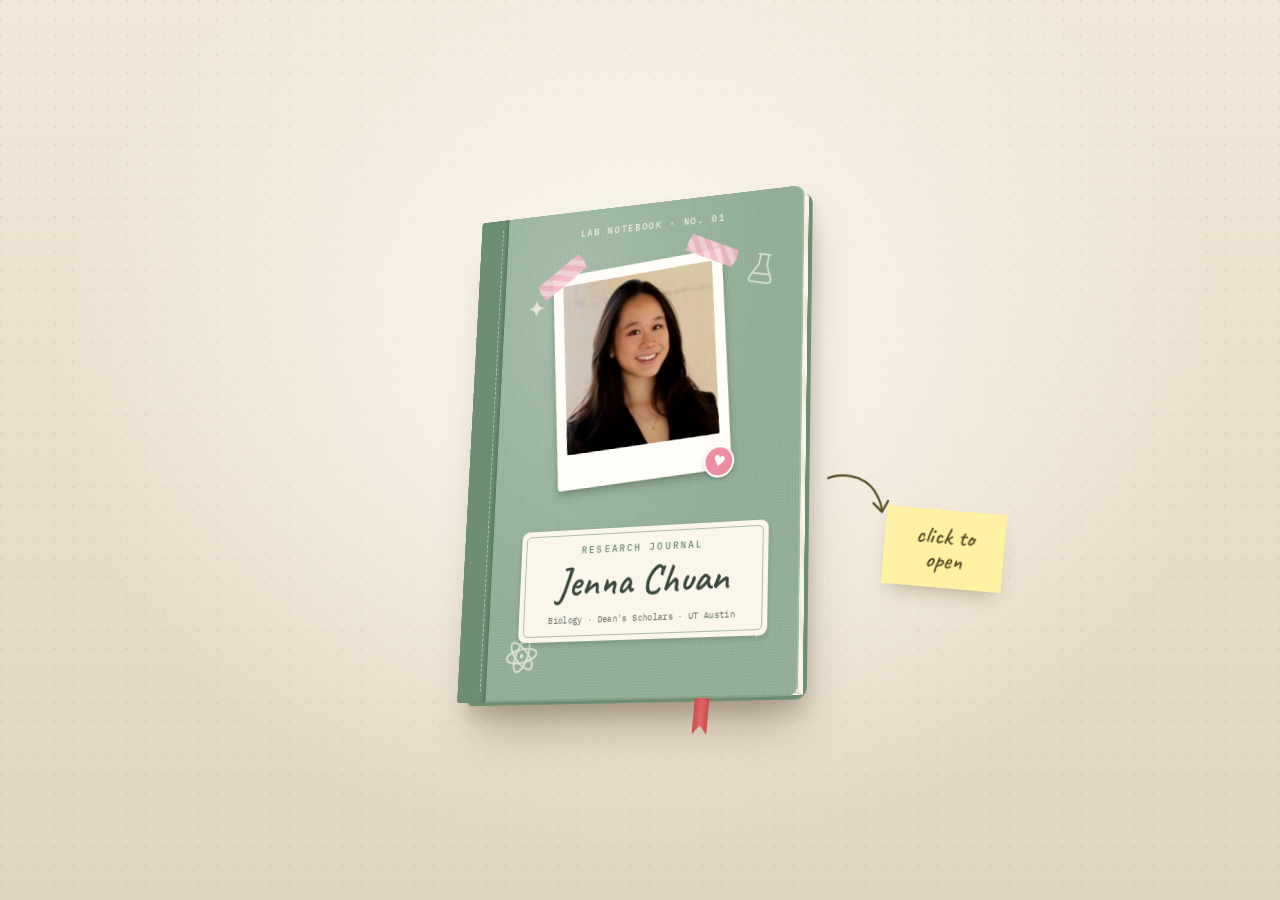
==== commit fa8762a9: "Smoother zoom, clearer text, faster load, and Explain sheets with figures Transition: the landing sp" ====
--- a/index.html
+++ b/index.html
@@ -10,7 +10,9 @@
 
   <link rel="preconnect" href="https://fonts.googleapis.com">
   <link rel="preconnect" href="https://fonts.gstatic.com" crossorigin>
-  <link rel="stylesheet" href="https://fonts.googleapis.com/css2?family=Caveat:wght@500;600;700&family=Fraunces:ital,opsz,wght@1,9..144,600&family=IBM+Plex+Mono:wght@400;500&family=Newsreader:ital,opsz,wght@0,6..72,300..600;1,6..72,300..500&display=swap">
+  <link rel="preload" as="style" href="https://fonts.googleapis.com/css2?family=Caveat:wght@600&family=IBM+Plex+Mono:wght@400;500&family=Newsreader:ital,wght@0,300..500;1,300..400&display=swap" onload="this.onload=null;this.rel='stylesheet'">
+  <noscript><link rel="stylesheet" href="https://fonts.googleapis.com/css2?family=Caveat:wght@600&family=IBM+Plex+Mono:wght@400;500&family=Newsreader:ital,wght@0,300..500;1,300..400&display=swap"></noscript>
+  <link rel="preload" as="image" href="assets/jenna-chuan.jpg" fetchpriority="high">
   <link rel="stylesheet" href="styles.css">
   <link rel="stylesheet" href="pages.css">
 </head>
@@ -197,6 +199,19 @@
             <li><a href="#building" data-go="building"><span class="mini-contents__num">II</span><span>Building</span><span class="mini-contents__page">p. 06</span></a></li>
             <li><a href="#community" data-go="community"><span class="mini-contents__num">III</span><span>Community</span><span class="mini-contents__page">p. 08</span></a></li>
           </ol>
+          <figure class="timeline" aria-label="Timeline">
+            <p class="cap timeline__title">Timeline</p>
+            <svg class="timeline__line" viewBox="0 0 100 10" preserveAspectRatio="none" aria-hidden="true"><path d="M0 5H100" pathLength="1"/></svg>
+            <ol class="timeline__points">
+              <li style="--x: 0"><button type="button" class="timeline__dot">2020</button><span class="timeline__text">Started the Summer STEM Institute</span></li>
+              <li style="--x: 3"><button type="button" class="timeline__dot">2023</button><span class="timeline__text">Welch Summer Scholar</span></li>
+              <li style="--x: 4"><button type="button" class="timeline__dot">2024</button><span class="timeline__text">Started at UT Austin and the Freshman Research Initiative</span></li>
+              <li style="--x: 5"><button type="button" class="timeline__dot">2025</button><span class="timeline__text">President of PEA's executive board</span></li>
+              <li style="--x: 6"><button type="button" class="timeline__dot">2026</button><span class="timeline__text">Clinical research with MD Anderson and UTHealth Houston</span></li>
+              <li style="--x: 7"><button type="button" class="timeline__dot timeline__dot--future">2027</button><span class="timeline__text">HappyPEA launches</span></li>
+            </ol>
+            <p class="timeline__label" id="tl-label" aria-live="polite">Hover over or tap a year</p>
+          </figure>
           <span class="pg-num">3</span>
         </div></div>
       </article>
@@ -214,10 +229,7 @@
             <h3 class="entry__title"><button type="button" class="entry__toggle" aria-expanded="false">Goal-concordant care at LBJ Hospital</button></h3>
             <p class="cap entry__where">MD Anderson Cancer Center and LBJ Hospital · with Dr. Hilary Ma</p>
             <p class="entry__text">I'm adapting an MD Anderson questionnaire on goal-concordant care so LBJ Hospital can use it for quality improvement, and reviewing the literature on prognosis awareness.</p>
-            <div class="note-wrap">
-              <button type="button" class="note" aria-expanded="false">goal-concordant?</button>
-              <div class="note__card" hidden><p>Care that matches the goals a patient says matter most to them. The questionnaire asks patients about those goals so the care team can compare them with the plan.</p></div>
-            </div>
+            <button type="button" class="explain" data-deep="goal">Explain</button>
             <div class="preview">
               <figure class="pv pv--form" aria-label="Preview of the questionnaire">
                 <p class="pv__mast">LBJ Hospital · Quality improvement</p>
@@ -237,10 +249,7 @@
             <h3 class="entry__title"><button type="button" class="entry__toggle" aria-expanded="false">Interventional pain medicine</button></h3>
             <p class="cap entry__where">UTHealth Houston, Anesthesiology, Critical Care and Pain Medicine · with Dr. Jamal Hasoon</p>
             <p class="entry__text">I made the figures and drafted the diagnostic practices results for a national survey on interventional pain care. I co-authored 2 papers in <cite>Orthopedic Reviews</cite>: a case series on cocaine-positive urine drug screens and a study of telemedicine use after COVID-19.</p>
-            <div class="note-wrap">
-              <button type="button" class="note" aria-expanded="false">case series?</button>
-              <div class="note__card" hidden><p>A detailed report on a small group of patients, here 4, who share a clinical situation. It records how each case was handled so other clinicians can learn from it.</p></div>
-            </div>
+            <button type="button" class="explain" data-deep="pain">Explain</button>
             <div class="preview">
               <figure class="pv pv--paper" aria-label="Preview of the case series">
                 <p class="pv__mast">Orthopedic Reviews</p>
@@ -262,7 +271,7 @@
             <p class="cap entry__meta"><span>Entry 03</span> · 2024 to 2025</p>
             <h3 class="entry__title"><button type="button" class="entry__toggle" aria-expanded="false">Blue and pink pigments from algae</button></h3>
             <p class="cap entry__where">Freshman Research Initiative, Biomanufacturing Lab · with BioMADE</p>
-            <p class="entry__text">We extracted phycocyanin and phycoerythrin, 2 pigment-proteins from algae, and worked on their yield and colorfastness for textile dyes. I used freeze-thaw extraction, ammonium sulfate fractionation and SDS-PAGE, and presented the results as a poster.</p>
+            <p class="entry__text">We extracted phycocyanin and phycoerythrin, 2 pigment-proteins from algae, and worked on raising their yield and colorfastness as textile dyes. I presented the results as a poster.</p>
             <div class="pigments">
               <div class="pigments__chips">
                 <p class="pigment pigment--pc"><span class="pigment__chip"></span><span><span class="pigment__name">Phycocyanin</span><span class="cap">λ<sub>max</sub> ≈ 620 nm</span></span></p>
@@ -278,10 +287,7 @@
                 <figcaption class="cap">Absorbance peaks, sketched</figcaption>
               </figure>
             </div>
-            <div class="note-wrap">
-              <button type="button" class="note" aria-expanded="false">why blue and pink?</button>
-              <div class="note__card" hidden><p>The accent colors in this journal come from these 2 proteins. SDS-PAGE, a gel that sorts proteins by size, showed how pure each extract was.</p></div>
-            </div>
+            <button type="button" class="explain" data-deep="pigments">Explain</button>
             <div class="preview">
               <figure class="pv pv--poster" aria-label="Preview of the pigment poster">
                 <p class="pv__band">Maximizing the Yield and Colorfastness of Phycocyanin and Phycoerythrin Pigment-Protein Complexes</p>
@@ -307,10 +313,7 @@
             <h3 class="entry__title"><button type="button" class="entry__toggle" aria-expanded="false">U1 snRNA mutations and snRNP assembly</button></h3>
             <p class="cap entry__where">Welch Summer Scholar Program</p>
             <p class="entry__text">I studied how mutations at the U1C binding site of U1 snRNA change U1 snRNP formation and spliceosome assembly. The project won its category at UT's Fall Undergraduate Research Symposium in 2024.</p>
-            <div class="note-wrap">
-              <button type="button" class="note" aria-expanded="false">snRNP?</button>
-              <div class="note__card" hidden><p>Small nuclear ribonucleoprotein: a short RNA bound to proteins. U1 snRNP starts splicing by finding the place where a non-coding stretch of messenger RNA begins.</p></div>
-            </div>
+            <button type="button" class="explain" data-deep="splicing">Explain</button>
             <div class="preview">
               <figure class="pv pv--poster" aria-label="Preview of the U1 snRNA poster">
                 <p class="pv__band">Effect of U1 snRNA Mutations at the U1C Binding Site in U1 snRNP Biogenesis</p>
@@ -333,6 +336,7 @@
             <h3 class="entry__title"><button type="button" class="entry__toggle" aria-expanded="false">Modeling COVID-19 by county</button></h3>
             <p class="cap entry__where">Summer STEM Institute</p>
             <p class="entry__text">In high school I built a multiple linear regression model in Python to predict COVID-19 rates by county. The paper was published in the <cite>International Journal of High School Research</cite>.</p>
+            <button type="button" class="explain" data-deep="regression">Explain</button>
             <div class="preview">
               <figure class="pv pv--paper" aria-label="Preview of the COVID-19 paper">
                 <p class="pv__mast">Intl. Journal of High School Research</p>
@@ -380,10 +384,7 @@
               </button>
               <p class="pea__bubble" aria-live="polite">Hi from HappyPEA</p>
             </div>
-            <div class="note-wrap">
-              <button type="button" class="note" aria-expanded="false">why a pea?</button>
-              <div class="note__card" hidden><p>The name comes from PEA, the Personal Effectiveness Association.</p></div>
-            </div>
+            <button type="button" class="explain" data-deep="happypea">Explain</button>
           </div>
           <span class="pg-num">6</span>
         </div></div>
@@ -463,10 +464,7 @@
         <div class="pg pg--r"><div class="pg__in">
           <div class="log__head">
             <h3 class="cap log__title">Field log</h3>
-            <div class="note-wrap note-wrap--right">
-              <button type="button" class="note" aria-expanded="false">hola · 你好 · hi</button>
-              <div class="note__card" hidden><p>I've talked with patients and staff in English, Spanish, and Mandarin, including as a volunteer at Harris Health's Valbona clinic and Ben Taub Hospital in Houston.</p></div>
-            </div>
+            <button type="button" class="explain" data-deep="care">Explain</button>
           </div>
           <table class="log">
             <thead><tr><th scope="col">Place</th><th scope="col">What I do</th><th scope="col">When</th></tr></thead>
@@ -545,7 +543,191 @@
     </div>
   </div>
 
-  <script src="js/book.js"></script>
-  <script src="js/pages.js"></script>
+
+  <!-- ==================================================================
+       Explain: a loose sheet that opens over the journal with a deeper
+       write-up and an interactive figure. js/pages.js fills it from the
+       templates below.
+       ================================================================== -->
+  <dialog class="deep" aria-labelledby="deep-title">
+    <div class="deep__sheet">
+      <button type="button" class="deep__close" aria-label="Close">Close <span aria-hidden="true">×</span></button>
+      <div class="deep__body"></div>
+    </div>
+  </dialog>
+
+  <template id="deep-goal">
+    <p class="deep__kicker">Entry 01 · Explained</p>
+    <h2 class="deep__title" id="deep-title">Goal-concordant care</h2>
+    <p>Goal-concordant care means the treatment a patient receives matches what they say matters most to them. One person may want time at home and to avoid the ICU. Another may want to try every treatment available. The care is concordant when the plan follows that person's own priorities.</p>
+    <figure class="fig fig--goals" data-fig="goals">
+      <div class="goals__switch" role="group" aria-label="Choose a care plan">
+        <button type="button" class="chip is-on" data-plan="a">Plan A</button>
+        <button type="button" class="chip" data-plan="b">Plan B</button>
+      </div>
+      <ul class="goals">
+        <li><span class="goals__goal">Be at home</span><span class="goals__mark"></span><span class="goals__plan" data-a="Home hospice" data-b="Long hospital stay">Home hospice</span></li>
+        <li><span class="goals__goal">Avoid the ICU</span><span class="goals__mark"></span><span class="goals__plan" data-a="No ICU transfer" data-b="ICU if needed">No ICU transfer</span></li>
+        <li><span class="goals__goal">Stay comfortable</span><span class="goals__mark"></span><span class="goals__plan" data-a="Pain and symptom control" data-b="Pain and symptom control">Pain and symptom control</span></li>
+        <li><span class="goals__goal">Time with family</span><span class="goals__mark"></span><span class="goals__plan" data-a="Open visiting" data-b="Restricted visiting">Open visiting</span></li>
+      </ul>
+      <p class="goals__score" aria-live="polite">4 of 4 goals met</p>
+      <figcaption>Illustration. Switch plans to see the same goals met or missed.</figcaption>
+    </figure>
+    <p>Studies of patients with advanced cancer have found that many expect treatment to cure them when it can't. That gap makes it harder for care to follow a patient's goals, which is why I'm reading about prognosis awareness.</p>
+    <p>MD Anderson built a questionnaire that asks patients about their goals. I'm adapting it for LBJ Hospital, a public hospital run by Harris Health in Houston, so the team can use it for quality improvement.</p>
+  </template>
+
+  <template id="deep-pain">
+    <p class="deep__kicker">Entry 02 · Explained</p>
+    <h2 class="deep__title" id="deep-title">Monitoring long-term opioid therapy</h2>
+    <p>People who take opioids for chronic pain usually have regular urine drug screens. A screen confirms that the prescribed medicine is there and checks for substances that make opioids less safe, such as cocaine.</p>
+    <figure class="fig fig--loop" data-fig="loop">
+      <div class="loop__stage">
+        <svg viewBox="0 0 240 240" aria-hidden="true">
+          <circle class="loop__ring" cx="120" cy="120" r="78"/>
+          <circle class="loop__runner" r="5">
+            <animateMotion dur="6s" repeatCount="indefinite" path="M120 42a78 78 0 1 1 0 156a78 78 0 1 1 0-156"/>
+          </circle>
+        </svg>
+        <button type="button" class="loop__step" style="--x: 50%; --y: 17.5%" data-text="A treatment plan sets the dose, the goals, and how follow-up will work.">Prescribe</button>
+        <button type="button" class="loop__step" style="--x: 82.5%; --y: 50%" data-text="Urine drug screens check for the prescribed medicine and for substances that shouldn't be there.">Screen</button>
+        <button type="button" class="loop__step" style="--x: 50%; --y: 82.5%" data-text="An unexpected result, like cocaine, starts a conversation with the patient.">Review</button>
+        <button type="button" class="loop__step" style="--x: 17.5%; --y: 50%" data-text="The team decides whether to continue, taper, or change treatment.">Adjust</button>
+      </div>
+      <p class="loop__text" aria-live="polite">Tap a step to read it.</p>
+      <figcaption>The monitoring cycle, simplified.</figcaption>
+    </figure>
+    <p>Clinicians don't always agree on what to do after an unexpected result. Our case series follows 4 patients whose screens came back positive for cocaine and records how each care team responded, next to current guidelines.</p>
+    <p>The telemedicine study looks back at how an academic chronic pain practice used video and phone visits after the COVID-19 pandemic. For the national survey, I made the figures and drafted the results on diagnostic practices.</p>
+  </template>
+
+  <template id="deep-pigments">
+    <p class="deep__kicker">Entry 03 · Explained</p>
+    <h2 class="deep__title" id="deep-title">Phycocyanin and phycoerythrin</h2>
+    <p>Cyanobacteria and red algae make colored proteins called phycobiliproteins to catch light for photosynthesis. Phycocyanin absorbs orange-red light near 620 nm, so it looks blue. Phycoerythrin absorbs green light near 565 nm, so it looks pink. The color you see is the light the protein doesn't absorb.</p>
+    <figure class="fig fig--steps" data-fig="steps">
+      <div class="steps__tabs" role="group" aria-label="Purification steps">
+        <button type="button" class="chip is-on" data-step="0">1 · Freeze-thaw</button>
+        <button type="button" class="chip" data-step="1">2 · Ammonium sulfate</button>
+        <button type="button" class="chip" data-step="2">3 · SDS-PAGE</button>
+      </div>
+      <div class="steps__stage">
+        <svg class="steps__gel" viewBox="0 0 120 150" aria-hidden="true">
+          <rect x="2" y="2" width="116" height="146" rx="6" class="gel__bed"/>
+          <g class="steps__wells"><rect x="16" y="10" width="24" height="5" rx="1"/><rect x="48" y="10" width="24" height="5" rx="1"/><rect x="80" y="10" width="24" height="5" rx="1"/></g>
+          <g class="steps__ladder"><rect x="16" y="34" width="24" height="3"/><rect x="16" y="56" width="24" height="3"/><rect x="16" y="80" width="24" height="3"/><rect x="16" y="104" width="24" height="3"/><rect x="16" y="126" width="24" height="3"/></g>
+          <g class="steps__lane" data-lane="pc"><rect x="48" y="30" width="24" height="3"/><rect x="48" y="46" width="24" height="3"/><rect x="48" y="62" width="24" height="3"/><rect x="48" y="88" width="24" height="4" class="keep"/><rect x="48" y="96" width="24" height="4" class="keep"/><rect x="48" y="118" width="24" height="3"/></g>
+          <g class="steps__lane" data-lane="pe"><rect x="80" y="26" width="24" height="3"/><rect x="80" y="50" width="24" height="3"/><rect x="80" y="70" width="24" height="3"/><rect x="80" y="86" width="24" height="4" class="keep"/><rect x="80" y="100" width="24" height="4" class="keep"/><rect x="80" y="122" width="24" height="3"/></g>
+        </svg>
+        <p class="steps__text" aria-live="polite">Freezing and thawing cracks the cells open, so the pigments leak out along with many other proteins.</p>
+      </div>
+      <figcaption>Sketch of how the gel cleans up at each step. Not real data.</figcaption>
+    </figure>
+    <p>Synthetic textile dyes come from petrochemicals, and dye waste pollutes water. We were testing whether these natural pigments could be pulled out at a useful yield and hold their color on fabric, which is called colorfastness.</p>
+    <p>The blue and pink in this journal come from these 2 proteins.</p>
+  </template>
+
+  <template id="deep-splicing">
+    <p class="deep__kicker">Entry 04 · Explained</p>
+    <h2 class="deep__title" id="deep-title">Splicing and U1 snRNP</h2>
+    <p>Genes have stretches that code for protein, called exons, separated by stretches that don't, called introns. Before a messenger RNA leaves the nucleus, the introns are cut out and the exons are joined. That step is splicing.</p>
+    <figure class="fig fig--splice" data-fig="splice">
+      <svg viewBox="0 0 320 130" aria-hidden="true">
+        <g class="splice__intron">
+          <path class="splice__loop" d="M120 70 C 130 70, 140 70, 160 70 S 190 70, 200 70"/>
+          <text x="160" y="92" class="splice__label">intron</text>
+        </g>
+        <g class="splice__exon splice__exon--1"><rect x="30" y="58" width="90" height="24" rx="5"/><text x="75" y="74">Exon 1</text></g>
+        <g class="splice__exon splice__exon--2"><rect x="200" y="58" width="90" height="24" rx="5"/><text x="245" y="74">Exon 2</text></g>
+        <g class="splice__u1">
+          <circle cx="124" cy="40" r="16"/>
+          <text x="124" y="44">U1</text>
+          <circle class="splice__site" cx="134" cy="29" r="4"/>
+        </g>
+      </svg>
+      <div class="splice__controls">
+        <button type="button" class="chip" data-action="splice">Splice</button>
+        <button type="button" class="chip" data-action="reset">Reset</button>
+      </div>
+      <figcaption>U1 snRNP marks the start of the intron. The pink dot is roughly where the U1C protein binds.</figcaption>
+    </figure>
+    <p>U1 snRNP starts the process. Its RNA, U1 snRNA, pairs with the first few bases of each intron, called the 5′ splice site, and the rest of the spliceosome builds around it. The U1C protein helps the particle hold onto that site.</p>
+    <p>I studied mutations in U1 snRNA where U1C binds and analyzed whether mature U1 snRNP still formed and whether the spliceosome still assembled.</p>
+  </template>
+
+  <template id="deep-regression">
+    <p class="deep__kicker">Entry 05 · Explained</p>
+    <h2 class="deep__title" id="deep-title">Multiple linear regression</h2>
+    <p>A multiple linear regression predicts one number from several others by adding them up with weights. My model predicted each county's COVID-19 rate from socioeconomic, demographic, and chronic disease measures.</p>
+    <figure class="fig fig--fit" data-fig="fit">
+      <svg viewBox="0 0 300 180" aria-hidden="true">
+        <path class="fit__axis" d="M30 10V150H290"/>
+        <g class="fit__residuals"></g>
+        <g class="fit__points"></g>
+        <line class="fit__line" x1="30" x2="290" y1="80" y2="80"/>
+        <text x="160" y="172" class="fit__axis-label">one input, for example median income</text>
+        <text x="14" y="80" class="fit__axis-label fit__axis-label--y" transform="rotate(-90 14 80)">rate</text>
+      </svg>
+      <div class="fit__controls">
+        <button type="button" class="chip" data-action="fit">Fit the line</button>
+        <p class="fit__error" aria-live="polite">Squared error: <b>—</b></p>
+      </div>
+      <figcaption>Illustration with made-up points and one input. The real model used many inputs at once.</figcaption>
+    </figure>
+    <p>The model picks the weights that bring its predictions as close as it can to the real rates, by shrinking the squared gaps between them. A weight shows how strongly a factor moves with the rate. It can't show that the factor caused it.</p>
+  </template>
+
+  <template id="deep-happypea">
+    <p class="deep__kicker">Building · Explained</p>
+    <h2 class="deep__title" id="deep-title">HappyPEA and PEA's 3 pillars</h2>
+    <p>The Personal Effectiveness Association works on student mental health through fitness, nutrition, and community. HappyPEA brings that approach into an app for the students in our chapters. The name and the pea both come from PEA.</p>
+    <figure class="fig fig--pillars" data-fig="pillars">
+      <svg viewBox="0 0 260 220" aria-hidden="true">
+        <circle class="pillar pillar--fit" cx="96" cy="88" r="62"/>
+        <circle class="pillar pillar--food" cx="164" cy="88" r="62"/>
+        <circle class="pillar pillar--people" cx="130" cy="146" r="62"/>
+        <text x="72" y="74">Fitness</text>
+        <text x="188" y="74">Nutrition</text>
+        <text x="130" y="186">Community</text>
+        <text x="130" y="112" class="pillars__center">mental</text>
+        <text x="130" y="124" class="pillars__center">health</text>
+      </svg>
+      <div class="pillars__keys" role="group" aria-label="Pillars">
+        <button type="button" class="chip" data-pillar="fit">Fitness</button>
+        <button type="button" class="chip" data-pillar="food">Nutrition</button>
+        <button type="button" class="chip" data-pillar="people">Community</button>
+      </div>
+      <p class="pillars__text" aria-live="polite">Tap a pillar.</p>
+      <figcaption>Where the 3 overlap is the goal: student mental health.</figcaption>
+    </figure>
+    <p>We plan to launch in 2027.</p>
+  </template>
+
+  <template id="deep-care">
+    <p class="deep__kicker">Field log · Explained</p>
+    <h2 class="deep__title" id="deep-title">Hands-on care</h2>
+    <p>Most of my clinical time has been at the bedside or the front desk. These are the skills I use most. Tap one to see where I use it.</p>
+    <figure class="fig fig--care" data-fig="care">
+      <div class="care__skills" role="group" aria-label="Skills">
+        <button type="button" class="chip" data-places="david harris">Vitals</button>
+        <button type="button" class="chip" data-places="david">EKGs</button>
+        <button type="button" class="chip" data-places="david">Wound care</button>
+        <button type="button" class="chip" data-places="freeman harris">Scheduling</button>
+        <button type="button" class="chip" data-places="freeman">Health records</button>
+        <button type="button" class="chip" data-places="freeman">Procedure support</button>
+        <button type="button" class="chip" data-places="harris">Spanish and Mandarin</button>
+      </div>
+      <ul class="care__places">
+        <li data-place="david">St. David's Hospital, Austin <span>ER unit aide</span></li>
+        <li data-place="freeman">Freeman Medical Clinic, Austin <span>Certified medical assistant</span></li>
+        <li data-place="harris">Harris Health System, Houston <span>Volunteer</span></li>
+      </ul>
+    </figure>
+    <p>I'm a Certified Clinical Medical Assistant (CCMA) and certified in Basic Life Support. At Harris Health I talked with patients and staff in English, Spanish, and Mandarin.</p>
+  </template>
+
+  <script src="js/book.js" defer></script>
+  <script src="js/pages.js" defer></script>
 </body>
 </html>
--- a/styles.css
+++ b/styles.css
@@ -17,9 +17,9 @@
   --desk: #f1e8d8;
   --desk-shade: #e2d5bf;
   --paper: #fdf9f0;
-  --grid: rgba(110, 150, 185, 0.17);
+  --grid: rgba(110, 150, 185, 0.11);
   --ink: #3a3f4a;
-  --ink-soft: #6c7180;
+  --ink-soft: #5c6170;
   --highlight: #ffe48a;
 
   /* Cover */
@@ -268,7 +268,7 @@
 .toc__title {
   margin: 0 0 6cqw;
   font-family: "Caveat", cursive;
-  font-weight: 700;
+  font-weight: 600;
   font-size: 10.5cqw;
   line-height: 1;
   color: var(--ink);
@@ -317,7 +317,7 @@
 
 .toc__label {
   font-family: "Caveat", cursive;
-  font-weight: 500;
+  font-weight: 600;
   font-size: 7.4cqw;
   line-height: 1.05;
 }
@@ -579,7 +579,7 @@
 .label__name {
   margin: 1cqw 0 2.6cqw;
   font-family: "Caveat", cursive;
-  font-weight: 700;
+  font-weight: 600;
   font-size: 11.5cqw;
   line-height: 1.05;
 }
@@ -624,10 +624,10 @@
 
 .bookplate__ex {
   margin: 0;
-  font-family: "Fraunces", serif;
-  font-weight: 600;
+  font-family: "Newsreader", Georgia, serif;
+  font-weight: 400;
   font-style: italic;
-  font-size: 6cqw;
+  font-size: 6.6cqw;
   color: var(--cover-dark);
 }
 
@@ -642,7 +642,7 @@
 .bookplate__name {
   margin: 0;
   font-family: "Caveat", cursive;
-  font-weight: 700;
+  font-weight: 600;
   font-size: 10cqw;
   border-bottom: 0.4cqw solid rgba(58, 63, 74, 0.3);
 }
@@ -654,7 +654,7 @@
 .welcome__title {
   margin: 0 0 3cqw;
   font-family: "Caveat", cursive;
-  font-weight: 700;
+  font-weight: 600;
   font-size: 10cqw;
   line-height: 1;
 }
@@ -687,7 +687,7 @@
   bottom: 9cqw;
   margin: 0;
   font-family: "Caveat", cursive;
-  font-weight: 700;
+  font-weight: 600;
   font-size: 7cqw;
   color: var(--cover-dark);
 }
@@ -705,7 +705,7 @@
   transform: rotate(5deg);
   font-family: "Caveat", cursive;
   font-size: 24px;
-  font-weight: 700;
+  font-weight: 600;
   line-height: 1;
   text-align: center;
   color: #5b4f2a;
--- a/pages.css
+++ b/pages.css
@@ -9,8 +9,8 @@
 
 :root {
   --j-ink: #1d2420;
-  --j-ink-2: #4e5852;
-  --j-ink-3: #858b84;
+  --j-ink-2: #3c4640;
+  --j-ink-3: #5f675f;
   --j-rule: #ddd4c2;
   --j-green: #1f4a37;
   --j-green-wash: #e4ebe0;
@@ -34,7 +34,7 @@
   position: relative;
   height: 100%;
   padding: calc(var(--u) * 8.5) calc(var(--u) * 9) calc(var(--u) * 10);
-  font: 400 calc(var(--u) * 2.6) / 1.5 var(--serif);
+  font: 400 calc(var(--u) * 2.75) / 1.5 var(--serif);
   color: var(--j-ink);
   -webkit-font-smoothing: antialiased;
 }
@@ -52,7 +52,7 @@
 .pg__in h1, .pg__in h2, .pg__in h3 { margin: 0; font-weight: 400; }
 
 .cap {
-  font: 500 calc(var(--u) * 1.55) / 1.5 var(--mono);
+  font: 500 calc(var(--u) * 1.8) / 1.5 var(--mono);
   letter-spacing: 0.09em;
   text-transform: uppercase;
   color: var(--j-ink-3);
@@ -64,7 +64,7 @@
   justify-content: space-between;
   gap: calc(var(--u) * 2);
   margin-bottom: calc(var(--u) * 5) !important;
-  font: 500 calc(var(--u) * 1.55) / 1.4 var(--mono);
+  font: 500 calc(var(--u) * 1.75) / 1.4 var(--mono);
   letter-spacing: 0.1em;
   text-transform: uppercase;
   color: var(--j-ink-3);
@@ -76,7 +76,7 @@
   right: 0;
   bottom: calc(var(--u) * 4.2);
   text-align: center;
-  font: 500 calc(var(--u) * 1.6) / 1 var(--mono);
+  font: 500 calc(var(--u) * 1.8) / 1 var(--mono);
   color: var(--j-ink-3);
 }
 
@@ -91,7 +91,7 @@
 }
 
 .ch-intro {
-  font-size: calc(var(--u) * 2.75);
+  font-size: calc(var(--u) * 2.85);
   line-height: 1.5;
   color: var(--j-ink-2);
   text-wrap: pretty;
@@ -184,7 +184,7 @@
 .is-in .stroke path { stroke-dashoffset: 0; transition: stroke-dashoffset 1s 0.3s var(--ease-out); }
 
 .intro__lede {
-  font-size: calc(var(--u) * 2.6);
+  font-size: calc(var(--u) * 2.75);
   color: var(--j-ink-2);
   text-wrap: pretty;
 }
@@ -209,14 +209,14 @@
 
 .mini-contents a:hover { padding-left: calc(var(--u) * 1.5); color: var(--j-green); }
 .mini-contents__num { font-style: italic; color: var(--pe); }
-.mini-contents__page { font: 500 calc(var(--u) * 1.5) var(--mono); color: var(--j-ink-3); }
+.mini-contents__page { font: 500 calc(var(--u) * 1.75) var(--mono); color: var(--j-ink-3); }
 
 /* ---------- Research entries ---------- */
 
 .entry {
   position: relative;
-  margin-top: calc(var(--u) * 3.4);
-  padding-top: calc(var(--u) * 3);
+  margin-top: calc(var(--u) * 2.8);
+  padding-top: calc(var(--u) * 2.6);
   border-top: 1px solid var(--j-rule);
 }
 
@@ -248,58 +248,9 @@
 
 .entry__text {
   margin-top: calc(var(--u) * 1.2) !important;
-  font-size: calc(var(--u) * 2.5);
+  font-size: calc(var(--u) * 2.65);
   text-wrap: pretty;
 }
-
-/* Handwritten margin notes */
-.note-wrap { position: relative; margin-top: calc(var(--u) * 1.2); }
-
-.note {
-  all: unset;
-  cursor: pointer;
-  display: inline-flex;
-  align-items: center;
-  gap: calc(var(--u) * 1);
-  font: 600 calc(var(--u) * 2.8) / 1.1 var(--hand);
-  color: var(--j-green);
-  transition: color 0.2s;
-}
-
-.note::before {
-  content: "";
-  width: calc(var(--u) * 1.6);
-  height: calc(var(--u) * 1.6);
-  border: 1px solid currentColor;
-  border-radius: 50%;
-  background: radial-gradient(currentColor 28%, transparent 32%);
-}
-
-.note:hover,
-.note[aria-expanded="true"] { color: var(--pe); }
-.note:focus-visible { outline: 2px solid var(--j-green); outline-offset: 3px; border-radius: 4px; }
-
-.note__card {
-  position: absolute;
-  z-index: 9;
-  top: calc(100% + var(--u) * 1);
-  left: 0;
-  width: calc(var(--u) * 50);
-  max-width: 100%;
-  padding: calc(var(--u) * 2) calc(var(--u) * 2.4);
-  background: #fffdf8;
-  border: 1px solid var(--j-rule);
-  border-left: 3px solid var(--pe);
-  box-shadow: 0 calc(var(--u) * 2) calc(var(--u) * 5) calc(var(--u) * -2.4) rgba(29, 36, 32, 0.5);
-  font-size: calc(var(--u) * 2.25);
-  line-height: 1.5;
-  color: var(--j-ink-2);
-  animation: note-in 0.3s var(--ease-out);
-}
-
-.note-wrap--right .note__card { left: auto; right: 0; }
-
-@keyframes note-in { from { opacity: 0; transform: translateY(-4px); } }
 
 /* Paper and poster previews: hover a title (or tap it) to see one */
 .preview {
@@ -341,7 +292,7 @@
 
 .pv__sub {
   margin-top: calc(var(--u) * 1) !important;
-  font: 500 calc(var(--u) * 1.35) / 1.4 var(--mono);
+  font: 500 calc(var(--u) * 1.55) / 1.4 var(--mono);
   letter-spacing: 0.08em;
   text-transform: uppercase;
   color: var(--j-ink-3);
@@ -354,7 +305,7 @@
 
 .pv__cap {
   margin-top: calc(var(--u) * 1.6);
-  font: 500 calc(var(--u) * 1.35) / 1.4 var(--mono);
+  font: 500 calc(var(--u) * 1.55) / 1.4 var(--mono);
   color: var(--j-ink-3);
 }
 
@@ -434,15 +385,15 @@
 
 .pigment--pc { --chip: var(--pc); }
 .pigment--pe { --chip: var(--pe); }
-.pigment__name { font-style: italic; font-size: calc(var(--u) * 2.3); line-height: 1.15; }
-.pigment .cap { font-size: calc(var(--u) * 1.4); letter-spacing: 0.04em; text-transform: none; }
+.pigment__name { font-style: italic; font-size: calc(var(--u) * 2.45); line-height: 1.15; }
+.pigment .cap { font-size: calc(var(--u) * 1.65); letter-spacing: 0.04em; text-transform: none; }
 
 .spectrum { margin: 0; max-width: calc(var(--u) * 44); }
 .spectrum svg { width: 100%; display: block; overflow: visible; }
-.spectrum figcaption { margin-top: calc(var(--u) * 0.4); font-size: calc(var(--u) * 1.3); letter-spacing: 0.04em; text-transform: none; }
+.spectrum figcaption { margin-top: calc(var(--u) * 0.4); font-size: calc(var(--u) * 1.55); letter-spacing: 0.04em; text-transform: none; }
 .spectrum__axis { fill: none; stroke: var(--j-ink-3); stroke-width: 1; }
 .spectrum__ticks path { stroke: var(--j-ink-3); }
-.spectrum__ticks text { font: 500 9px var(--mono); fill: var(--j-ink-3); text-anchor: middle; }
+.spectrum__ticks text { font: 500 11px var(--mono); fill: var(--j-ink-3); text-anchor: middle; }
 .spectrum__pc, .spectrum__pe { fill: none; stroke-width: 2.4; stroke-linejoin: round; stroke-dasharray: 1; stroke-dashoffset: 1; transition: opacity 0.3s; }
 .spectrum__pc { stroke: var(--pc); }
 .spectrum__pe { stroke: var(--pe); }
@@ -462,7 +413,7 @@
   letter-spacing: -0.015em;
 }
 
-.feature__text { font-size: calc(var(--u) * 2.55); text-wrap: pretty; }
+.feature__text { font-size: calc(var(--u) * 2.7); text-wrap: pretty; }
 
 .pea-spot { display: flex; align-items: center; gap: calc(var(--u) * 2.4); margin-top: calc(var(--u) * 3); }
 
@@ -524,7 +475,6 @@
 .pea__bubble.is-new { animation: pop 0.35s var(--ease-out); }
 @keyframes pop { from { transform: scale(0.88); opacity: 0.3; } }
 
-.feature .note-wrap { margin-top: calc(var(--u) * 2.4); }
 
 .build {
   display: grid;
@@ -564,7 +514,7 @@
 .phone__logo .face { fill: var(--j-ink); }
 .phone__logo .smile { fill: none; stroke: var(--j-ink); stroke-width: 1.4; stroke-linecap: round; }
 .phone__brand { margin-top: calc(var(--u) * 1.6) !important; font: 500 calc(var(--u) * 3) var(--serif); }
-.phone__soon { margin-top: calc(var(--u) * 0.4) !important; font: 500 calc(var(--u) * 1.2) var(--mono); letter-spacing: 0.12em; text-transform: uppercase; color: var(--j-ink-3); }
+.phone__soon { margin-top: calc(var(--u) * 0.4) !important; font: 500 calc(var(--u) * 1.45) var(--mono); letter-spacing: 0.12em; text-transform: uppercase; color: var(--j-ink-3); }
 .phone__pillars { list-style: none; margin: auto 0 0; padding: 0; width: 100%; display: grid; gap: calc(var(--u) * 1.1); }
 .phone__pillars li { display: flex; align-items: center; gap: calc(var(--u) * 1.4); padding: calc(var(--u) * 1.4) calc(var(--u) * 1.8); border-radius: calc(var(--u) * 1.6); background: #f6f0e3; font-size: calc(var(--u) * 2); }
 .dot { width: calc(var(--u) * 1.4); height: calc(var(--u) * 1.4); border-radius: 50%; }
@@ -585,7 +535,7 @@
 
 .project__art svg { width: 100%; display: block; }
 .project__title { margin: calc(var(--u) * 0.4) 0 calc(var(--u) * 0.8) !important; font-size: calc(var(--u) * 3.2); line-height: 1.15; }
-.project__text { font-size: calc(var(--u) * 2.3); color: var(--j-ink-2); text-wrap: pretty; }
+.project__text { font-size: calc(var(--u) * 2.5); color: var(--j-ink-2); text-wrap: pretty; }
 
 .maze__walls { fill: none; stroke: var(--j-ink); stroke-width: 2; stroke-linecap: round; }
 .maze__trail { fill: none; stroke: var(--pe); stroke-width: 3.2; stroke-linecap: round; stroke-linejoin: round; stroke-dasharray: 1; stroke-dashoffset: 1; opacity: 0.7; }
@@ -644,7 +594,7 @@
 .log {
   width: 100%;
   border-collapse: collapse;
-  font-size: calc(var(--u) * 2.15);
+  font-size: calc(var(--u) * 2.35);
   line-height: 1.4;
 }
 
@@ -652,7 +602,7 @@
   padding: 0 calc(var(--u) * 1.6) calc(var(--u) * 1.2) 0;
   border-bottom: 1px solid var(--j-ink);
   text-align: left;
-  font: 500 calc(var(--u) * 1.4) var(--mono);
+  font: 500 calc(var(--u) * 1.65) var(--mono);
   letter-spacing: 0.1em;
   text-transform: uppercase;
   color: var(--j-ink-3);
@@ -666,7 +616,7 @@
 
 .log td:first-child { width: 33%; font-style: italic; }
 .log td:nth-child(2) { color: var(--j-ink-2); }
-.log td:last-child { width: calc(var(--u) * 13); padding-right: 0; font: 500 calc(var(--u) * 1.4) / 2 var(--mono); color: var(--j-ink-3); white-space: nowrap; }
+.log td:last-child { width: calc(var(--u) * 14); padding-right: 0; font: 500 calc(var(--u) * 1.65) / 1.9 var(--mono); color: var(--j-ink-3); white-space: nowrap; }
 
 .log__icon {
   width: calc(var(--u) * 1.9);
@@ -686,9 +636,9 @@
 /* ---------- Appendix ---------- */
 
 .biblio { list-style: none; margin: 0; padding: 0; display: grid; gap: calc(var(--u) * 2.4); }
-.biblio li { display: grid; grid-template-columns: calc(var(--u) * 6.5) 1fr; gap: calc(var(--u) * 1.4); font-size: calc(var(--u) * 2.25); line-height: 1.45; }
-.biblio__year { font: 500 calc(var(--u) * 1.45) / 2.3 var(--mono); color: var(--j-ink-3); }
-.biblio a { font: 500 calc(var(--u) * 1.5) var(--mono); color: var(--pc); text-underline-offset: 3px; overflow-wrap: anywhere; }
+.biblio li { display: grid; grid-template-columns: calc(var(--u) * 6.5) 1fr; gap: calc(var(--u) * 1.4); font-size: calc(var(--u) * 2.4); line-height: 1.45; }
+.biblio__year { font: 500 calc(var(--u) * 1.65) / 2.2 var(--mono); color: var(--j-ink-3); }
+.biblio a { font: 500 calc(var(--u) * 1.65) var(--mono); color: var(--pc); text-underline-offset: 3px; overflow-wrap: anywhere; }
 
 .ledger { list-style: none; margin: 0; padding: 0; }
 .ledger li {
@@ -697,11 +647,11 @@
   column-gap: calc(var(--u) * 2);
   padding: calc(var(--u) * 1.5) 0;
   border-bottom: 1px solid var(--j-rule);
-  font-size: calc(var(--u) * 2.3);
+  font-size: calc(var(--u) * 2.45);
   line-height: 1.35;
 }
-.ledger__note { grid-column: 1; font-size: calc(var(--u) * 1.9); font-style: italic; color: var(--j-ink-3); }
-.ledger__year { grid-column: 2; grid-row: 1; font: 500 calc(var(--u) * 1.45) / 2.2 var(--mono); color: var(--j-ink-3); }
+.ledger__note { grid-column: 1; font-size: calc(var(--u) * 2.1); font-style: italic; color: var(--j-ink-3); }
+.ledger__year { grid-column: 2; grid-row: 1; font: 500 calc(var(--u) * 1.65) / 2.1 var(--mono); color: var(--j-ink-3); }
 
 /* ---------- Correspondence ---------- */
 
@@ -737,9 +687,9 @@
 .contact__email:focus-visible { outline: 2px solid var(--j-green); outline-offset: 3px; }
 .contact__email.is-copied .contact__hint { color: var(--pe); }
 
-.contact__off { font-style: italic; font-size: calc(var(--u) * 2.6); color: var(--j-ink-2); text-wrap: pretty; }
-.contact__sign { margin: calc(var(--u) * 3) 0 calc(var(--u) * 1) !important; font: 700 calc(var(--u) * 6) / 1 var(--hand); color: var(--j-green); }
-.colophon { font-size: calc(var(--u) * 2.1); color: var(--j-ink-2); text-wrap: pretty; }
+.contact__off { font-style: italic; font-size: calc(var(--u) * 2.75); color: var(--j-ink-2); text-wrap: pretty; }
+.contact__sign { margin: calc(var(--u) * 3) 0 calc(var(--u) * 1) !important; font: 600 calc(var(--u) * 6) / 1 var(--hand); color: var(--j-green); }
+.colophon { font-size: calc(var(--u) * 2.3); color: var(--j-ink-2); text-wrap: pretty; }
 
 .close-book {
   all: unset;
@@ -801,14 +751,14 @@
   background-color: #fdf9f0;
   background-image:
     var(--gutter, none),
-    linear-gradient(rgba(110, 150, 185, 0.14) 1px, transparent 1px),
-    linear-gradient(90deg, rgba(110, 150, 185, 0.14) 1px, transparent 1px);
+    linear-gradient(rgba(110, 150, 185, 0.09) 1px, transparent 1px),
+    linear-gradient(90deg, rgba(110, 150, 185, 0.09) 1px, transparent 1px);
   background-size: 100% 100%, 5cqw 5cqw, 5cqw 5cqw;
   background-position: 0 0, -1px -1px, -1px -1px;
 }
 
 /* Phones and narrow windows: pages stack and grow with their content */
-.reader .pg__in { --u: clamp(5px, 0.95cqw, 6.4px); height: auto; padding-bottom: calc(var(--u) * 12); }
+.reader .pg__in { --u: clamp(5.6px, 0.95cqw, 6.4px); height: auto; padding-bottom: calc(var(--u) * 12); }
 .reader .pg + .pg { margin-top: 10px; }
 .reader .pg { border-radius: 6px; box-shadow: 0 18px 40px -26px rgba(70, 50, 30, 0.5); }
 .reader .preview { position: static; display: none; width: auto; max-width: calc(var(--u) * 56); margin-top: calc(var(--u) * 2); opacity: 1; transform: none; }
@@ -849,12 +799,12 @@
 
 .tab:hover { color: var(--j-ink); }
 .tab:focus-visible { outline: 2px solid var(--j-green); outline-offset: 2px; }
-.tab[aria-current="true"] { background: #fdf9f0; color: var(--j-green); font-weight: 600; box-shadow: inset 0 -2px 0 var(--pe), 0 1px 2px rgba(70, 50, 30, 0.12); }
+.tab[aria-current="true"] { background: #fdf9f0; color: var(--j-green); box-shadow: inset 0 -2px 0 var(--pe), 0 1px 2px rgba(70, 50, 30, 0.12); }
 
 /* Wide screens: a true two-page spread, fixed page shape, tabs on the fore-edge */
 @media (min-width: 1180px) {
   .reader__inner {
-    --sw: min(1240px, calc(100vw - 230px), max(calc((100vh - 48px) / 0.7), 1000px));
+    --sw: min(1320px, calc(100vw - 210px));
     margin: 24px auto;
   }
 
@@ -937,3 +887,385 @@
     animation-iteration-count: 1 !important;
   }
 }
+
+/* ==================================================================
+   Explain buttons, the timeline, and the explanation sheet
+   ================================================================== */
+
+.explain {
+  all: unset;
+  cursor: pointer;
+  display: inline-flex;
+  align-items: center;
+  gap: calc(var(--u) * 0.9);
+  margin-top: calc(var(--u) * 1.4);
+  padding: calc(var(--u) * 0.55) calc(var(--u) * 1.5) calc(var(--u) * 0.55) calc(var(--u) * 1.1);
+  border: 1px solid color-mix(in srgb, var(--j-green) 45%, transparent);
+  border-radius: 99px;
+  font: 500 calc(var(--u) * 1.6) / 1.3 var(--mono);
+  letter-spacing: 0.1em;
+  text-transform: uppercase;
+  color: var(--j-green);
+  background: color-mix(in srgb, var(--j-green-wash) 60%, transparent);
+  transition: background-color 0.2s, color 0.2s, border-color 0.2s;
+}
+
+.explain::before {
+  content: "";
+  width: calc(var(--u) * 1.6);
+  height: calc(var(--u) * 1.6);
+  border-radius: 50%;
+  background:
+    linear-gradient(currentColor, currentColor) center / 55% 1.5px no-repeat,
+    linear-gradient(currentColor, currentColor) center / 1.5px 55% no-repeat;
+  box-shadow: inset 0 0 0 1px currentColor;
+}
+
+.explain:hover { background: var(--j-green); color: #fbf8f1; border-color: var(--j-green); }
+.explain:focus-visible { outline: 2px solid var(--j-green); outline-offset: 3px; }
+.feature .explain { margin-top: calc(var(--u) * 2.4); }
+.log__head .explain { margin-top: 0; }
+
+/* Timeline on the introduction page */
+.timeline { position: relative; margin: calc(var(--u) * 6) 0 0; }
+.timeline__title { margin-bottom: calc(var(--u) * 2.2) !important; color: var(--j-green); }
+
+.timeline__line {
+  position: absolute;
+  left: 0;
+  right: 0;
+  top: calc(var(--u) * 7.4);
+  width: 100%;
+  height: calc(var(--u) * 1);
+  overflow: visible;
+}
+
+.timeline__line path { fill: none; stroke: var(--j-rule); stroke-width: 2; stroke-dasharray: 1; stroke-dashoffset: 1; }
+.is-in .timeline__line path { stroke-dashoffset: 0; transition: stroke-dashoffset 1.2s 0.4s var(--ease-out); }
+
+.timeline__points {
+  position: relative;
+  list-style: none;
+  margin: 0;
+  padding: 0;
+  height: calc(var(--u) * 6);
+}
+
+.timeline__points li {
+  position: absolute;
+  left: calc(var(--x) / 7 * 100%);
+  top: 0;
+  transform: translateX(-50%);
+}
+
+.timeline__points li:first-child { transform: none; }
+.timeline__points li:last-child { transform: translateX(-100%); }
+
+.timeline__dot {
+  all: unset;
+  cursor: pointer;
+  display: grid;
+  justify-items: center;
+  gap: calc(var(--u) * 0.8);
+  font: 500 calc(var(--u) * 1.6) / 1 var(--mono);
+  color: var(--j-ink-3);
+}
+
+.timeline__dot::after {
+  content: "";
+  width: calc(var(--u) * 1.8);
+  height: calc(var(--u) * 1.8);
+  border-radius: 50%;
+  background: var(--j-green);
+  box-shadow: 0 0 0 calc(var(--u) * 0.6) #fdf9f0;
+  transition: transform 0.25s var(--ease-out), background-color 0.2s;
+}
+
+.timeline__dot--future::after { background: #fdf9f0; box-shadow: inset 0 0 0 2px var(--j-green), 0 0 0 calc(var(--u) * 0.6) #fdf9f0; }
+.timeline__dot:hover,
+.timeline__dot.is-on { color: var(--j-ink); }
+.timeline__dot:hover::after,
+.timeline__dot.is-on::after { transform: scale(1.35); background: var(--pe); }
+.timeline__dot:focus-visible { outline: 2px solid var(--j-green); outline-offset: 3px; }
+.timeline__text { display: none; }
+
+.timeline__label {
+  min-height: 2.8em;
+  margin-top: calc(var(--u) * 1.6) !important;
+  font-style: italic;
+  font-size: calc(var(--u) * 2.4);
+  line-height: 1.4;
+  color: var(--j-ink-2);
+}
+
+/* The explanation sheet */
+.deep {
+  width: min(640px, calc(100vw - 24px));
+  max-height: min(88vh, 900px);
+  padding: 0;
+  border: 0;
+  background: transparent;
+  overflow: visible;
+  color: var(--j-ink);
+}
+
+.deep::backdrop {
+  background: rgba(36, 30, 22, 0.42);
+  backdrop-filter: blur(3px);
+  -webkit-backdrop-filter: blur(3px);
+}
+
+.deep[open] { animation: sheet-in 0.45s var(--ease-out); }
+.deep[open]::backdrop { animation: fade-in 0.35s ease-out; }
+.deep.is-closing { animation: sheet-out 0.22s ease-in forwards; }
+.deep.is-closing::backdrop { animation: fade-in 0.22s ease-in reverse forwards; }
+
+@keyframes sheet-in { from { opacity: 0; transform: translateY(28px) rotate(-1.5deg); } }
+@keyframes sheet-out { to { opacity: 0; transform: translateY(16px) rotate(1deg); } }
+@keyframes fade-in { from { opacity: 0; } }
+
+.deep__sheet {
+  position: relative;
+  max-height: min(88vh, 900px);
+  overflow-y: auto;
+  overscroll-behavior: contain;
+  padding: 44px 44px 36px;
+  background-color: #fdf9f0;
+  background-image:
+    linear-gradient(rgba(110, 150, 185, 0.08) 1px, transparent 1px),
+    linear-gradient(90deg, rgba(110, 150, 185, 0.08) 1px, transparent 1px);
+  background-size: 24px 24px;
+  border-radius: 6px;
+  box-shadow: 0 40px 80px -30px rgba(20, 16, 10, 0.6);
+}
+
+/* A strip of tape holding the sheet in */
+.deep__sheet::before {
+  content: "";
+  position: sticky;
+  display: block;
+  top: -44px;
+  width: 120px;
+  height: 26px;
+  margin: -58px auto 32px;
+  background: repeating-linear-gradient(45deg, #f4b6c2 0 8px, #f8d3da 8px 16px);
+  opacity: 0.85;
+  transform: rotate(-2deg);
+}
+
+.deep__close {
+  all: unset;
+  cursor: pointer;
+  position: absolute;
+  top: 16px;
+  right: 18px;
+  font: 500 12px/1 var(--mono);
+  letter-spacing: 0.1em;
+  text-transform: uppercase;
+  color: var(--j-ink-2);
+  padding: 8px 10px;
+  border-radius: 6px;
+}
+
+.deep__close:hover { background: var(--j-green-wash); color: var(--j-ink); }
+.deep__close:focus-visible { outline: 2px solid var(--j-green); }
+
+.deep__body { font: 400 17px/1.6 var(--serif); }
+.deep__body > p + p,
+.deep__body > .fig + p,
+.deep__body > p + .fig { margin-top: 16px; }
+.deep__body p { margin: 0; text-wrap: pretty; }
+
+.deep__kicker {
+  font: 500 12px/1.4 var(--mono);
+  letter-spacing: 0.1em;
+  text-transform: uppercase;
+  color: var(--pe);
+}
+
+.deep__title {
+  margin: 6px 0 16px;
+  font: 300 clamp(28px, 5vw, 38px)/1.05 var(--serif);
+  letter-spacing: -0.015em;
+  color: var(--j-ink);
+}
+
+/* Shared figure frame and chips */
+.fig {
+  margin: 22px 0;
+  padding: 20px;
+  background: #fffdf8;
+  border: 1px solid var(--j-rule);
+  border-radius: 6px;
+}
+
+.fig figcaption {
+  margin-top: 14px;
+  font: 500 11.5px/1.5 var(--mono);
+  letter-spacing: 0.04em;
+  color: var(--j-ink-3);
+}
+
+.fig svg { display: block; width: 100%; overflow: visible; }
+
+.chip {
+  all: unset;
+  cursor: pointer;
+  padding: 8px 13px;
+  border: 1px solid var(--j-rule);
+  border-radius: 99px;
+  background: #fdf9f0;
+  font: 500 12px/1 var(--mono);
+  letter-spacing: 0.06em;
+  color: var(--j-ink-2);
+  transition: background-color 0.2s, color 0.2s, border-color 0.2s;
+}
+
+.chip:hover { border-color: var(--j-green); color: var(--j-ink); }
+.chip.is-on { background: var(--j-green); border-color: var(--j-green); color: #fbf8f1; }
+.chip:focus-visible { outline: 2px solid var(--j-green); outline-offset: 2px; }
+
+/* Goals and care plan */
+.goals__switch { display: flex; gap: 8px; margin-bottom: 14px; }
+.goals { list-style: none; margin: 0; padding: 0; display: grid; gap: 8px; }
+.goals li {
+  display: grid;
+  grid-template-columns: 1fr 28px 1fr;
+  align-items: center;
+  gap: 10px;
+  font-size: 15px;
+}
+.goals__goal, .goals__plan { padding: 9px 12px; border-radius: 6px; background: #f6f0e3; }
+.goals__plan { transition: background-color 0.35s, color 0.35s; }
+.goals__mark {
+  display: grid;
+  place-items: center;
+  width: 24px;
+  height: 24px;
+  justify-self: center;
+  border-radius: 50%;
+  background: var(--j-green);
+  color: #fbf8f1;
+  font: 600 13px/1 var(--mono);
+  transition: background-color 0.35s, transform 0.35s var(--ease-out);
+}
+.goals__mark::after { content: "✓"; }
+.goals li.is-missed .goals__mark { background: var(--pe); transform: rotate(180deg); }
+.goals li.is-missed .goals__mark::after { content: "✕"; }
+.goals li.is-missed .goals__plan { background: #f7e1e7; color: #8b2f4a; }
+.goals__score { margin-top: 14px; font: 500 13px/1.4 var(--mono); color: var(--j-green); }
+.goals__score.is-low { color: #b23e60; }
+
+/* Monitoring loop */
+.loop__stage { position: relative; width: min(300px, 100%); margin: 0 auto; }
+.loop__ring { fill: none; stroke: var(--j-rule); stroke-width: 2; stroke-dasharray: 4 6; }
+.loop__runner { fill: var(--pe); }
+
+.loop__step {
+  all: unset;
+  cursor: pointer;
+  position: absolute;
+  left: var(--x);
+  top: var(--y);
+  padding: 8px 12px;
+  border-radius: 99px;
+  background: #fdf9f0;
+  border: 1px solid var(--j-rule);
+  font: 500 12px/1 var(--mono);
+  letter-spacing: 0.06em;
+  text-transform: uppercase;
+  color: var(--j-ink-2);
+  transform: translate(-50%, -50%);
+  transition: background-color 0.2s, color 0.2s;
+}
+
+.loop__step:hover,
+.loop__step.is-on { background: var(--j-green); border-color: var(--j-green); color: #fbf8f1; }
+.loop__step:focus-visible { outline: 2px solid var(--j-green); outline-offset: 2px; }
+.loop__text { min-height: 3.2em; margin-top: 10px !important; text-align: center; font-style: italic; font-size: 15px; color: var(--j-ink-2); }
+
+/* Purification steps */
+.steps__tabs { display: flex; flex-wrap: wrap; gap: 8px; margin-bottom: 16px; }
+.steps__stage { display: grid; grid-template-columns: 130px 1fr; gap: 20px; align-items: center; }
+.steps__gel .gel__bed { fill: #e9ece4; stroke: var(--j-rule); }
+.steps__wells rect { fill: #c9cdc2; }
+.steps__ladder rect { fill: #b4b9b0; }
+.steps__lane rect { transition: opacity 0.6s, height 0.6s; }
+.steps__lane[data-lane="pc"] rect { fill: var(--pc); }
+.steps__lane[data-lane="pe"] rect { fill: var(--pe); }
+.fig--steps[data-step="0"] .steps__lane rect { opacity: 0.45; }
+.fig--steps[data-step="1"] .steps__lane rect:not(.keep) { opacity: 0.18; }
+.fig--steps[data-step="1"] .steps__lane .keep { opacity: 0.7; }
+.fig--steps[data-step="2"] .steps__lane rect:not(.keep) { opacity: 0; }
+.fig--steps[data-step="2"] .steps__lane .keep { opacity: 1; }
+.steps__text { font-size: 15px; line-height: 1.55; color: var(--j-ink-2); }
+
+/* Splicing */
+.fig--splice svg { max-width: 460px; margin: 0 auto; }
+.splice__exon rect { fill: var(--j-green); }
+.splice__exon--2 rect { fill: var(--pc); }
+.splice__exon text, .splice__u1 text { font: 500 11px var(--mono); fill: #fbf8f1; text-anchor: middle; }
+.splice__loop { fill: none; stroke: var(--j-ink-3); stroke-width: 3; stroke-linecap: round; transition: d 0.9s var(--ease-out), opacity 0.5s 0.6s; }
+.splice__label { font: 500 11px var(--mono); fill: var(--j-ink-3); text-anchor: middle; transition: opacity 0.4s; }
+.splice__u1 circle:first-child { fill: #b98b4f; }
+.splice__site { fill: var(--pe); stroke: #fffdf8; stroke-width: 1.5; }
+.splice__u1, .splice__exon { transition: transform 0.9s var(--ease-out), opacity 0.5s; }
+.fig--splice.is-spliced .splice__loop { d: path("M120 70 C 120 120, 200 120, 200 70"); opacity: 0; }
+.fig--splice.is-spliced .splice__label { opacity: 0; }
+.fig--splice.is-spliced .splice__u1 { transform: translateY(18px); opacity: 0; transition-delay: 0.3s; }
+.fig--splice.is-spliced .splice__exon--1 { transform: translateX(40px); transition-delay: 0.5s; }
+.fig--splice.is-spliced .splice__exon--2 { transform: translateX(-40px); transition-delay: 0.5s; }
+.splice__controls { display: flex; justify-content: center; gap: 8px; margin-top: 12px; }
+
+/* Regression fit */
+.fit__axis { fill: none; stroke: var(--j-ink-3); stroke-width: 1.2; }
+.fit__points circle { fill: var(--pc); opacity: 0.85; }
+.fit__line { stroke: var(--pe); stroke-width: 2.5; stroke-linecap: round; }
+.fit__residuals line { stroke: var(--pe); stroke-width: 1; stroke-dasharray: 2 3; opacity: 0.7; }
+.fit__axis-label { font: 500 10px var(--mono); fill: var(--j-ink-3); text-anchor: middle; }
+.fit__controls { display: flex; align-items: center; justify-content: space-between; gap: 12px; margin-top: 12px; flex-wrap: wrap; }
+.fit__error { font: 500 13px var(--mono); color: var(--j-ink-2); }
+.fit__error b { color: var(--pe); font-weight: 500; }
+
+/* Pillars */
+.fig--pillars svg { max-width: 320px; margin: 0 auto; }
+.pillar { fill-opacity: 0.22; stroke-width: 1.5; transition: fill-opacity 0.3s, transform 0.4s var(--ease-out); transform-box: fill-box; transform-origin: center; }
+.pillar--fit { fill: var(--pc); stroke: var(--pc); }
+.pillar--food { fill: var(--pea); stroke: var(--pea-dark); }
+.pillar--people { fill: var(--pe); stroke: var(--pe); }
+.fig--pillars text { font: 500 11px var(--mono); fill: var(--j-ink); text-anchor: middle; letter-spacing: 0.05em; text-transform: uppercase; }
+.fig--pillars .pillars__center { font: italic 400 13px var(--serif); text-transform: none; letter-spacing: 0; fill: var(--j-green); }
+.fig--pillars[data-on="fit"] .pillar--fit,
+.fig--pillars[data-on="food"] .pillar--food,
+.fig--pillars[data-on="people"] .pillar--people { fill-opacity: 0.55; transform: scale(1.04); }
+.pillars__keys { display: flex; justify-content: center; gap: 8px; margin-top: 12px; }
+.pillars__text { min-height: 2.8em; margin-top: 10px !important; text-align: center; font-style: italic; font-size: 15px; color: var(--j-ink-2); }
+
+/* Hands-on care */
+.care__skills { display: flex; flex-wrap: wrap; gap: 8px; }
+.care__places { list-style: none; margin: 16px 0 0; padding: 0; display: grid; gap: 6px; }
+.care__places li {
+  display: flex;
+  justify-content: space-between;
+  gap: 12px;
+  padding: 10px 12px;
+  border-radius: 6px;
+  background: #f6f0e3;
+  font-size: 15px;
+  transition: background-color 0.3s, color 0.3s, transform 0.3s var(--ease-out);
+}
+.care__places li span { font: 500 11px/1.9 var(--mono); letter-spacing: 0.06em; text-transform: uppercase; color: var(--j-ink-3); }
+.care__places li.is-on { background: var(--j-green); color: #fbf8f1; transform: translateX(6px); }
+.care__places li.is-on span { color: #cfe0d4; }
+
+@media (max-width: 560px) {
+  .deep__sheet { padding: 36px 22px 28px; }
+  .deep__body { font-size: 16px; }
+  .steps__stage { grid-template-columns: 96px 1fr; gap: 14px; }
+  .goals li { grid-template-columns: 1fr 22px 1fr; gap: 6px; font-size: 14px; }
+  .loop__step { font-size: 10.5px; padding: 7px 9px; }
+}
+
+@media (prefers-reduced-motion: reduce) {
+  .deep[open], .deep[open]::backdrop, .deep.is-closing { animation: none; }
+}
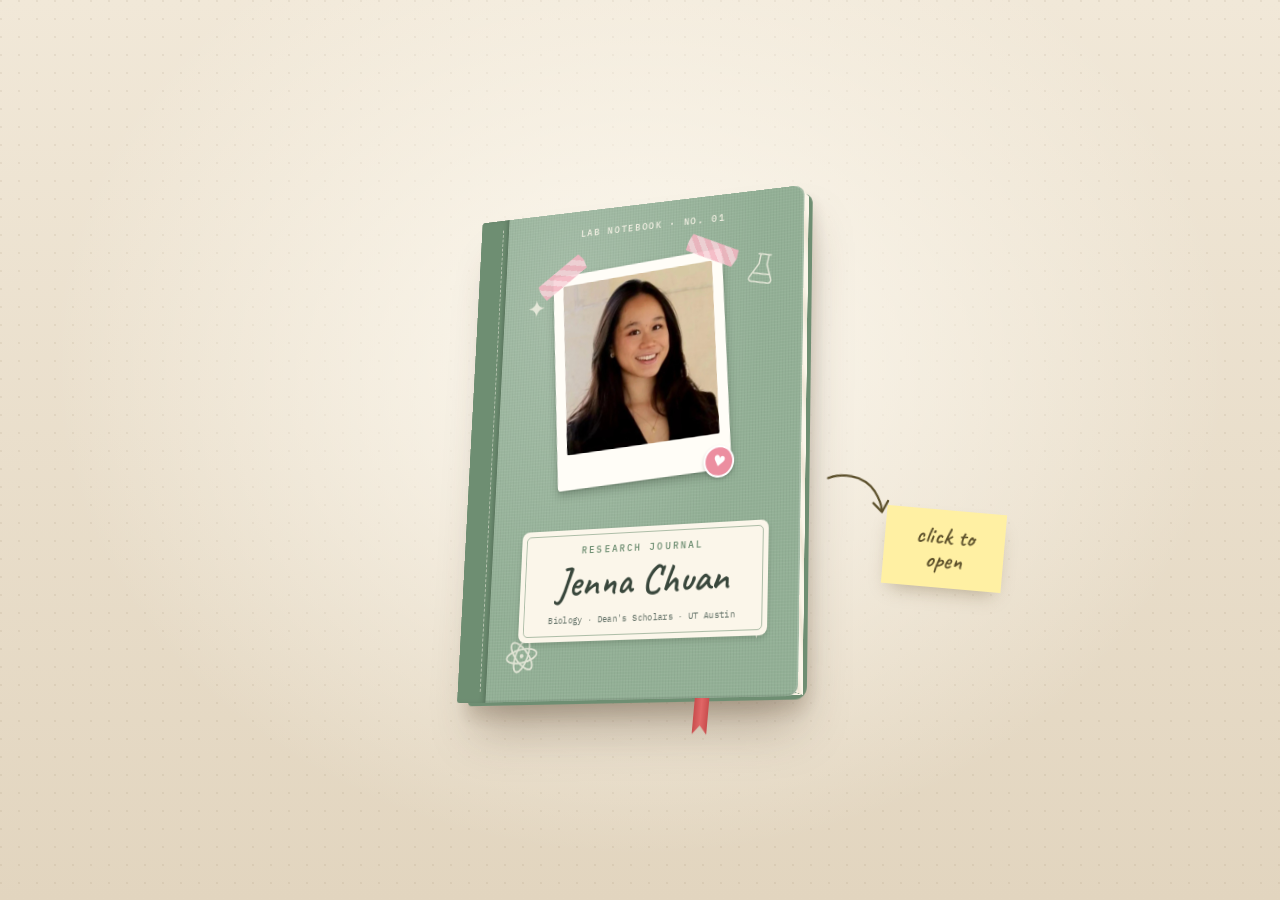
==== commit edb1d339: "Add interactive figures and glossary terms to the Explain sheets Each research entry's Explain sheet" ====
--- a/index.html
+++ b/index.html
@@ -15,6 +15,7 @@
   <link rel="preload" as="image" href="assets/jenna-chuan.jpg" fetchpriority="high">
   <link rel="stylesheet" href="styles.css">
   <link rel="stylesheet" href="pages.css">
+  <link rel="stylesheet" href="figures.css">
 </head>
 <body>
   <main class="desk">
@@ -168,37 +169,38 @@
   <div class="reader" aria-hidden="true">
     <div class="reader__inner">
       <nav class="tabs" aria-label="Sections">
-        <button type="button" class="tab" data-go="contents" style="--tab: #ece6d7">Contents</button>
-        <button type="button" class="tab" data-go="intro" style="--tab: #e4ebe0">Introduction</button>
-        <button type="button" class="tab" data-go="research" style="--tab: #dde7f2">Research</button>
-        <button type="button" class="tab" data-go="building" style="--tab: #e7efdc">Building</button>
-        <button type="button" class="tab" data-go="community" style="--tab: #f5e0e6">Community</button>
-        <button type="button" class="tab" data-go="appendix" style="--tab: #efe7d6">Appendix</button>
-        <button type="button" class="tab" data-go="contact" style="--tab: #e4ebe0">Contact</button>
+        <button type="button" class="tab" data-go="contents" style="--tab: #ece6d7"><span>Contents</span></button>
+        <button type="button" class="tab" data-go="intro" style="--tab: #e4ebe0"><span>Introduction</span></button>
+        <button type="button" class="tab" data-go="research" style="--tab: #dde7f2"><span>Research</span></button>
+        <button type="button" class="tab" data-go="building" style="--tab: #e7efdc"><span>Building</span></button>
+        <button type="button" class="tab" data-go="community" style="--tab: #f5e0e6"><span>Community</span></button>
+        <button type="button" class="tab" data-go="appendix" style="--tab: #efe7d6"><span>Appendix</span></button>
+        <button type="button" class="tab" data-go="contact" style="--tab: #e4ebe0"><span>Contact</span></button>
       </nav>
 
       <!-- ============ Introduction ============ -->
       <article class="spread" id="intro" data-title="Introduction" aria-label="Introduction">
         <div class="pg pg--l"><div class="pg__in">
-          <p class="pg-meta"><span>Entry No. 002</span><span>Introduction</span></p>
-          <figure class="portrait">
-            <div class="portrait__frame">
-              <img src="assets/jenna-chuan.jpg" alt="Portrait of Jenna Chuan" width="630" height="678">
-            </div>
-            <figcaption class="cap">Fig. 1 &nbsp;Jenna Chuan, Austin, Texas</figcaption>
-          </figure>
-          <span class="pg-num">2</span>
-        </div></div>
-        <div class="pg pg--r"><div class="pg__in">
-          <p class="pg-meta"><span>Research journal</span><span>Vol. 01</span></p>
-          <h1 class="intro__name">Jenna Chuan</h1>
+          <p class="pg-meta"><span>Research journal</span><span>Introduction</span></p>
+          <div class="intro__head">
+            <h1 class="intro__name">Jenna Chuan</h1>
+            <figure class="snapshot">
+              <img src="assets/jenna-chuan.jpg" alt="Jenna Chuan" width="630" height="678" decoding="async">
+            </figure>
+          </div>
           <p class="intro__tagline">Exploring <span class="stroke">health<svg viewBox="0 0 200 20" preserveAspectRatio="none" aria-hidden="true"><path d="M3 13c38-7 92-10 194-5" pathLength="1"/></svg></span> through research, technology, and community.</p>
           <p class="intro__lede">I study biology in the Dean's Scholars Honors Program at UT Austin, with a minor in business. I do clinical research in Houston, I'm co-founding a wellness app for students, and I lead a nonprofit that supports student mental health.</p>
-          <ol class="mini-contents" aria-label="Chapters">
-            <li><a href="#research" data-go="research"><span class="mini-contents__num">I</span><span>Research</span><span class="mini-contents__page">p. 04</span></a></li>
-            <li><a href="#building" data-go="building"><span class="mini-contents__num">II</span><span>Building</span><span class="mini-contents__page">p. 06</span></a></li>
-            <li><a href="#community" data-go="community"><span class="mini-contents__num">III</span><span>Community</span><span class="mini-contents__page">p. 08</span></a></li>
-          </ol>
+          <span class="pg-num">2</span>
+        </div></div>
+        <div class="pg pg--r"><div class="pg__in">
+          <p class="pg-meta"><span>Entry No. 002</span><span>Vol. 01</span></p>
+          <h2 class="cap list-title">At a glance</h2>
+          <dl class="glance">
+            <div><dt class="cap">Class of</dt><dd>2028</dd></div>
+            <div><dt class="cap">Research</dt><dd>MD Anderson Cancer Center and UTHealth Houston</dd></div>
+            <div><dt class="cap">Languages</dt><dd>English, Spanish, and Mandarin</dd></div>
+            <div><dt class="cap">Certified</dt><dd>Clinical Medical Assistant (CCMA) and Basic Life Support</dd></div>
+          </dl>
           <figure class="timeline" aria-label="Timeline">
             <p class="cap timeline__title">Timeline</p>
             <svg class="timeline__line" viewBox="0 0 100 10" preserveAspectRatio="none" aria-hidden="true"><path d="M0 5H100" pathLength="1"/></svg>
@@ -335,7 +337,7 @@
             <p class="cap entry__meta"><span>Entry 05</span> · 2020 to 2023</p>
             <h3 class="entry__title"><button type="button" class="entry__toggle" aria-expanded="false">Modeling COVID-19 by county</button></h3>
             <p class="cap entry__where">Summer STEM Institute</p>
-            <p class="entry__text">In high school I built a multiple linear regression model in Python to predict COVID-19 rates by county. The paper was published in the <cite>International Journal of High School Research</cite>.</p>
+            <p class="entry__text">In high school I built a multiple linear regression model in Python to predict COVID-19 cases by county. The paper was published in the <cite>International Journal of High School Research</cite>.</p>
             <button type="button" class="explain" data-deep="regression">Explain</button>
             <div class="preview">
               <figure class="pv pv--paper" aria-label="Preview of the COVID-19 paper">
@@ -347,7 +349,7 @@
                   <g class="dots"><circle cx="16" cy="42" r="1.6"/><circle cx="24" cy="38" r="1.6"/><circle cx="30" cy="40" r="1.6"/><circle cx="38" cy="33" r="1.6"/><circle cx="46" cy="35" r="1.6"/><circle cx="54" cy="28" r="1.6"/><circle cx="62" cy="30" r="1.6"/><circle cx="70" cy="22" r="1.6"/><circle cx="80" cy="24" r="1.6"/><circle cx="88" cy="17" r="1.6"/><circle cx="98" cy="15" r="1.6"/><circle cx="106" cy="10" r="1.6"/></g>
                   <path d="M12 43L110 10" class="fit"/>
                 </svg>
-                <figcaption class="pv__cap">Published paper, IJHSR</figcaption>
+                <figcaption class="pv__cap">doi 10.36838/v5i1.12</figcaption>
               </figure>
             </div>
           </div>
@@ -365,7 +367,7 @@
           <div class="feature">
             <p class="cap">Co-founder · launching 2027</p>
             <h3 class="feature__title">HappyPEA</h3>
-            <p class="feature__text">HappyPEA is the digital wellness platform we're building at the Personal Effectiveness Association. It takes PEA's work on fitness, nutrition, and community and puts it in an app for students. We plan to launch in 2027.</p>
+            <p class="feature__text">HappyPEA is the digital wellness platform we're building at the Personal Effectiveness Association. It takes PEA's work on fitness, nutrition, and community and puts it in an app for students.</p>
             <div class="pea-spot">
               <button type="button" class="pea" aria-label="Say hi to the HappyPEA pea">
                 <svg viewBox="0 0 80 84" aria-hidden="true">
@@ -384,7 +386,6 @@
               </button>
               <p class="pea__bubble" aria-live="polite">Hi from HappyPEA</p>
             </div>
-            <button type="button" class="explain" data-deep="happypea">Explain</button>
           </div>
           <span class="pg-num">6</span>
         </div></div>
@@ -403,7 +404,7 @@
                   <li><span class="dot dot--pe"></span>Community</li>
                 </ul>
               </div>
-              <figcaption class="cap">Fig. 2 &nbsp;HappyPEA, early concept</figcaption>
+              <figcaption class="cap">HappyPEA, early concept</figcaption>
             </figure>
 
             <div class="projects">
@@ -414,9 +415,8 @@
                     <path class="maze__trail" d="M20 0V60H60V20H100V80H40V120H140" pathLength="1"/>
                   </svg>
                 </figure>
-                <p class="cap">Project manager · 2026 to now</p>
+                <p class="cap">Project manager · since May 2026</p>
                 <h3 class="project__title">HealthMaze</h3>
-                <p class="project__text">I've been a project manager at HealthMaze since May 2026.</p>
               </div>
               <div class="project">
                 <figure class="project__art scatter">
@@ -453,19 +453,15 @@
               <i></i><i></i><i></i><i></i><i></i><i></i><i></i><i></i><i></i><i></i>
               <i></i><i></i><i></i><i></i><i></i><i></i><i></i><i></i><i></i><i></i>
             </div>
-            <p class="cap peas__key">Each pea is 10 students</p>
             <p class="cap pea-org__role">Executive board president · 2025 to now</p>
             <h3 class="feature__title">Personal Effectiveness Association</h3>
-            <p class="feature__text">PEA is a 501(c)(3) nonprofit founded to address student mental health through fitness, nutrition, and community. As executive board president I oversee our network of chapters nationwide. HappyPEA came out of PEA.</p>
+            <p class="feature__text">PEA is a 501(c)(3) nonprofit that supports student mental health through fitness, nutrition, and community. As executive board president, I oversee its chapters.</p>
           </div>
           <span class="pg-num">8</span>
         </div></div>
 
         <div class="pg pg--r"><div class="pg__in">
-          <div class="log__head">
-            <h3 class="cap log__title">Field log</h3>
-            <button type="button" class="explain" data-deep="care">Explain</button>
-          </div>
+          <h3 class="cap list-title log__title">Field log</h3>
           <table class="log">
             <thead><tr><th scope="col">Place</th><th scope="col">What I do</th><th scope="col">When</th></tr></thead>
             <tbody>
@@ -492,7 +488,7 @@
             <li><span class="biblio__year">2026</span><p>Utilization of Telemedicine Services in an Academic Chronic Pain Practice Following the COVID-19 Pandemic: A Retrospective Study. <cite>Orthopedic Reviews</cite>, October 2026.</p></li>
             <li><span class="biblio__year">2026</span><p>Clinical Responses to Cocaine-Positive Urine Drug Screens in Patients Receiving Chronic Opioid Therapy: A Four-Patient Case Series. <cite>Orthopedic Reviews</cite>, September 2026. <a href="https://doi.org/10.52965/001c.171215" target="_blank" rel="noopener">doi:10.52965/001c.171215</a></p></li>
             <li><span class="biblio__year">2023</span><p>Effect of U1 snRNA Mutations at the U1C Binding Site in U1 snRNP Biogenesis. Welch Summer Scholar Program Bound Volumes, The Welch Foundation, 2023.</p></li>
-            <li><span class="biblio__year">2023</span><p>Modeling Socioeconomic, Demographic, and Chronic Medical Conditions Correlated with COVID-19 Incidence. <cite>International Journal of High School Research</cite> 5(1), 2023.</p></li>
+            <li><span class="biblio__year">2023</span><p>Modeling Socioeconomic, Demographic, and Chronic Medical Conditions Correlated with COVID-19 Incidence. <cite>International Journal of High School Research</cite> 5(1), 2023. <a href="https://doi.org/10.36838/v5i1.12" target="_blank" rel="noopener">doi:10.36838/v5i1.12</a></p></li>
           </ol>
           <span class="pg-num">10</span>
         </div></div>
@@ -525,7 +521,6 @@
           <ul class="contact__links">
             <li><button type="button" class="contact__email" data-email="jpc4223@utexas.edu"><span class="contact__value">jpc4223@utexas.edu</span><span class="cap contact__hint">copy</span></button></li>
             <li><a href="https://www.linkedin.com/in/jenna-chuan/" target="_blank" rel="noopener">LinkedIn <span aria-hidden="true">↗</span></a></li>
-            <li><a href="assets/Jenna-Chuan-Resume.pdf" target="_blank" rel="noopener">Résumé (PDF) <span aria-hidden="true">↗</span></a></li>
           </ul>
           <span class="pg-num">12</span>
         </div></div>
@@ -535,7 +530,7 @@
           <p class="contact__off">Pilates, mangoes, banana bread, doodling, brain teasers, NYT Connections, and <cite>The Greatest Showman</cite>.</p>
           <p class="contact__sign">Jenna</p>
           <h3 class="cap list-title">Colophon</h3>
-          <p class="colophon">Set in Newsreader, IBM Plex Mono and Caveat. The blue and pink are phycocyanin and phycoerythrin, the pigments from entry 03.</p>
+          <p class="colophon">The blue and pink in this journal are phycocyanin and phycoerythrin, the pigments from entry 03.</p>
           <button type="button" class="close-book" data-go="closed">Close the journal <span aria-hidden="true">↩</span></button>
           <span class="pg-num">13</span>
         </div></div>
@@ -556,178 +551,418 @@
     </div>
   </dialog>
 
+  <!-- Each sheet: a short version up top, then sections with figures.
+       Terms with a dotted underline open a short definition.
+       Figure behavior lives in js/figures.js, keyed by data-fig. -->
+
   <template id="deep-goal">
     <p class="deep__kicker">Entry 01 · Explained</p>
     <h2 class="deep__title" id="deep-title">Goal-concordant care</h2>
-    <p>Goal-concordant care means the treatment a patient receives matches what they say matters most to them. One person may want time at home and to avoid the ICU. Another may want to try every treatment available. The care is concordant when the plan follows that person's own priorities.</p>
+    <p class="deep__lede">Goal-concordant care means the treatment a patient gets matches what they say matters most to them. For one person that's time at home. For another it's every treatment available.</p>
+    <aside class="deep__short">
+      <p class="deep__short-label">In short</p>
+      <p>I'm helping LBJ Hospital adapt a questionnaire that asks people with serious illness what they want from their care, so the hospital can check whether the care it gives matches.</p>
+    </aside>
+
+    <h3 class="deep__h"><span>1</span>Same goals, different plans</h3>
+    <p>There's no single right plan for someone with advanced cancer. The right plan depends on the person. Pick up to 3 goals below and watch how well each plan fits them.</p>
     <figure class="fig fig--goals" data-fig="goals">
-      <div class="goals__switch" role="group" aria-label="Choose a care plan">
-        <button type="button" class="chip is-on" data-plan="a">Plan A</button>
-        <button type="button" class="chip" data-plan="b">Plan B</button>
-      </div>
-      <ul class="goals">
-        <li><span class="goals__goal">Be at home</span><span class="goals__mark"></span><span class="goals__plan" data-a="Home hospice" data-b="Long hospital stay">Home hospice</span></li>
-        <li><span class="goals__goal">Avoid the ICU</span><span class="goals__mark"></span><span class="goals__plan" data-a="No ICU transfer" data-b="ICU if needed">No ICU transfer</span></li>
-        <li><span class="goals__goal">Stay comfortable</span><span class="goals__mark"></span><span class="goals__plan" data-a="Pain and symptom control" data-b="Pain and symptom control">Pain and symptom control</span></li>
-        <li><span class="goals__goal">Time with family</span><span class="goals__mark"></span><span class="goals__plan" data-a="Open visiting" data-b="Restricted visiting">Open visiting</span></li>
-      </ul>
-      <p class="goals__score" aria-live="polite">4 of 4 goals met</p>
-      <figcaption>Illustration. Switch plans to see the same goals met or missed.</figcaption>
-    </figure>
-    <p>Studies of patients with advanced cancer have found that many expect treatment to cure them when it can't. That gap makes it harder for care to follow a patient's goals, which is why I'm reading about prognosis awareness.</p>
-    <p>MD Anderson built a questionnaire that asks patients about their goals. I'm adapting it for LBJ Hospital, a public hospital run by Harris Health in Houston, so the team can use it for quality improvement.</p>
+      <p class="fig__label">Try it</p>
+      <p class="fig__title">What matters most to you?</p>
+      <div class="goals__picks" role="group" aria-label="Goals, pick up to 3"></div>
+      <div class="goals__plans"></div>
+      <p class="goals__note" aria-live="polite"></p>
+      <figcaption>Illustration, simplified. Real plans are often a mix, and a person's goals can change over time.</figcaption>
+    </figure>
+    <p>A plan is goal-concordant when it fits the person it's for. The only way to know what someone's goals are is to ask them, and to write the answer down where the whole care team can see it.</p>
+
+    <h3 class="deep__h"><span>2</span>The awareness gap</h3>
+    <p>Choosing care that fits your goals is hard if you don't know what treatment can do. A large study of patients with <button type="button" class="term" data-def="Cancer that has spread from where it started to distant parts of the body. Also called metastatic cancer.">stage 4</button> lung or colorectal cancer asked whether they understood that their chemotherapy was unlikely to cure them.</p>
+    <figure class="fig fig--aware" data-fig="aware">
+      <p class="fig__label">From a published study</p>
+      <div class="aware__switch" role="group" aria-label="Cancer type">
+        <button type="button" class="chip" data-group="lung">Lung cancer</button>
+        <button type="button" class="chip" data-group="colorectal">Colorectal cancer</button>
+      </div>
+      <div class="aware__body">
+        <div class="waffle" aria-hidden="true"></div>
+        <div class="aware__words">
+          <p class="aware__num" aria-hidden="true">0</p>
+          <p class="aware__text" aria-live="polite"></p>
+          <p class="aware__key"><i class="is-on"></i> didn't report understanding <i></i> did</p>
+        </div>
+      </div>
+      <figcaption>Weeks and colleagues, New England Journal of Medicine, 2012. 1,193 patients with stage 4 lung or colorectal cancer.</figcaption>
+    </figure>
+    <p>The same study found something surprising. Patients who rated their doctor's communication most highly were more likely to have this gap. Talking more doesn't always mean a patient comes away understanding their <button type="button" class="term" data-def="A forecast of how an illness is likely to go, including how long a person may live.">prognosis</button>, which is why I'm reviewing research on prognostic awareness.</p>
+
+    <h3 class="deep__h"><span>3</span>From answers to better care</h3>
+    <p>MD Anderson built a questionnaire that asks patients about their goals. I'm adapting it for LBJ Hospital, a public hospital run by Harris Health in Houston, so the team can use it for <button type="button" class="term" data-def="A hospital's routine of measuring how care is going, changing something, and measuring again to see if it helped.">quality improvement</button>.</p>
+    <figure class="fig fig--qi" data-fig="qi">
+      <p class="fig__label">Tap each step</p>
+      <p class="fig__title">How a questionnaire feeds quality improvement</p>
+      <ol class="qi">
+        <li><button type="button" class="qi__step" data-text="Patients answer questions about what matters most to them and how they want their care to go."><span>1</span>Ask</button></li>
+        <li><button type="button" class="qi__step" data-text="Their answers go into the medical record, where everyone on the care team can see them."><span>2</span>Record</button></li>
+        <li><button type="button" class="qi__step" data-text="The team checks whether the care patients received matched the goals they named."><span>3</span>Compare</button></li>
+        <li><button type="button" class="qi__step" data-text="Where care and goals didn't match, the hospital looks for why, changes how it works, and then measures again."><span>4</span>Improve</button></li>
+      </ol>
+      <p class="qi__again" aria-hidden="true">and measure again ↺</p>
+      <p class="walk__text" aria-live="polite"></p>
+      <figcaption>The general idea, simplified.</figcaption>
+    </figure>
   </template>
 
   <template id="deep-pain">
     <p class="deep__kicker">Entry 02 · Explained</p>
     <h2 class="deep__title" id="deep-title">Monitoring long-term opioid therapy</h2>
-    <p>People who take opioids for chronic pain usually have regular urine drug screens. A screen confirms that the prescribed medicine is there and checks for substances that make opioids less safe, such as cocaine.</p>
-    <figure class="fig fig--loop" data-fig="loop">
-      <div class="loop__stage">
-        <svg viewBox="0 0 240 240" aria-hidden="true">
-          <circle class="loop__ring" cx="120" cy="120" r="78"/>
-          <circle class="loop__runner" r="5">
-            <animateMotion dur="6s" repeatCount="indefinite" path="M120 42a78 78 0 1 1 0 156a78 78 0 1 1 0-156"/>
-          </circle>
-        </svg>
-        <button type="button" class="loop__step" style="--x: 50%; --y: 17.5%" data-text="A treatment plan sets the dose, the goals, and how follow-up will work.">Prescribe</button>
-        <button type="button" class="loop__step" style="--x: 82.5%; --y: 50%" data-text="Urine drug screens check for the prescribed medicine and for substances that shouldn't be there.">Screen</button>
-        <button type="button" class="loop__step" style="--x: 50%; --y: 82.5%" data-text="An unexpected result, like cocaine, starts a conversation with the patient.">Review</button>
-        <button type="button" class="loop__step" style="--x: 17.5%; --y: 50%" data-text="The team decides whether to continue, taper, or change treatment.">Adjust</button>
-      </div>
-      <p class="loop__text" aria-live="polite">Tap a step to read it.</p>
-      <figcaption>The monitoring cycle, simplified.</figcaption>
-    </figure>
-    <p>Clinicians don't always agree on what to do after an unexpected result. Our case series follows 4 patients whose screens came back positive for cocaine and records how each care team responded, next to current guidelines.</p>
-    <p>The telemedicine study looks back at how an academic chronic pain practice used video and phone visits after the COVID-19 pandemic. For the national survey, I made the figures and drafted the results on diagnostic practices.</p>
+    <p class="deep__lede">People who take opioids for chronic pain usually have regular <button type="button" class="term" data-def="A quick test of a urine sample that checks for a list of drugs or the compounds the body breaks them down into.">urine drug screens</button>. A screen confirms that the prescribed medicine is there and checks for substances that make opioids less safe, such as cocaine.</p>
+    <aside class="deep__short">
+      <p class="deep__short-label">In short</p>
+      <p>Our case series follows 4 patients on long-term opioids whose screens came back positive for cocaine, and how each one's care changed.</p>
+    </aside>
+
+    <h3 class="deep__h"><span>1</span>What a screen picks up</h3>
+    <p>For cocaine, the screen looks for <button type="button" class="term" data-def="The main compound the body breaks cocaine down into. It stays in urine much longer than cocaine itself.">benzoylecgonine</button>. After a single use it usually stays detectable for about 2 to 4 days, and longer after heavy, repeated use. A screen counts as positive only when the level is above the lab's cutoff.</p>
+    <figure class="fig fig--window" data-fig="window">
+      <p class="fig__label">Try it</p>
+      <p class="fig__title">Would the screen be positive?</p>
+      <div class="fig__row" role="group" aria-label="Pattern of use">
+        <button type="button" class="chip" data-use="single">Single use</button>
+        <button type="button" class="chip" data-use="heavy">Heavy, repeated use</button>
+      </div>
+      <svg viewBox="0 0 340 196" role="img" aria-label="Level of a cocaine metabolite in urine falling over 6 days, compared with the lab cutoff"></svg>
+      <label class="slider"><span>Day of the test</span><input type="range" min="0" max="6" step="0.1" value="1.5"></label>
+      <p class="window__read readout" aria-live="polite"></p>
+      <figcaption>Illustration of the usual pattern. Real levels depend on the dose, the person, how dilute the urine is, and the lab's cutoff.</figcaption>
+    </figure>
+    <p>A screen is a quick antibody test. When a result is unexpected, it can be confirmed with <button type="button" class="term" data-def="A lab method that separates the compounds in a sample and identifies each one by its exact mass. It's slower and more exact than a screen.">mass spectrometry</button>, which identifies the exact compound.</p>
+
+    <h3 class="deep__h"><span>2</span>4 patients, 4 paths</h3>
+    <p>Clinicians don't always agree on what to do after a cocaine-positive screen. Each patient in our series was handled differently.</p>
+    <figure class="fig fig--cases" data-fig="cases">
+      <p class="fig__label">From the paper · tap a case</p>
+      <div class="cases__chips" role="group" aria-label="Cases"></div>
+      <svg viewBox="0 0 400 200" role="img" aria-label="4 patients on opioid therapy, each with a cocaine-positive screen. 2 were tapered and stopped, 1 switched to buprenorphine and naloxone, 1 declined and left the practice."></svg>
+      <div class="cases__card" aria-live="polite"></div>
+      <figcaption>From the 4 cases in the paper. <button type="button" class="term" data-word="MME" data-def="Morphine milligram equivalents: a way to compare doses of different opioids by converting each to the matching dose of morphine.">MME</button> is calculated here from CDC conversion factors. The paper doesn't report it.</figcaption>
+    </figure>
+
+    <h3 class="deep__h"><span>3</span>Why switch to buprenorphine?</h3>
+    <p>Hydrocodone and oxycodone are full <button type="button" class="term" data-def="A drug that switches a receptor on. A full agonist can switch it on all the way. A partial agonist can only switch it on part of the way.">agonists</button> at the opioid receptor. The more you take, the stronger the effect, including slower breathing, which is what makes an overdose deadly. Buprenorphine is a partial agonist. Its effect on breathing levels off at higher doses, which is called a ceiling effect.</p>
+    <figure class="fig fig--agonist" data-fig="agonist">
+      <p class="fig__label">Try it</p>
+      <p class="fig__title">Raise the dose</p>
+      <svg viewBox="0 0 340 186" role="img" aria-label="As the dose rises, a full agonist keeps slowing breathing more, while buprenorphine levels off at a ceiling"></svg>
+      <label class="slider"><span>Dose</span><input type="range" min="0" max="100" step="1" value="30"></label>
+      <p class="agonist__read readout" aria-live="polite"></p>
+      <figcaption>Shapes are illustrative. The ceiling applies to buprenorphine taken alone. Mixing it with sedatives such as alcohol or benzodiazepines still raises the risk.</figcaption>
+    </figure>
+    <p>The <button type="button" class="term" data-def="A drug that blocks opioid receptors. On its own it reverses opioid overdoses.">naloxone</button> in buprenorphine/naloxone does very little when the tablet or film dissolves under the tongue. If someone injects it, the naloxone blocks the opioid, which discourages misuse. Buprenorphine doesn't treat cocaine use. In case 3 it was a safer way to keep treating pain.</p>
+
+    <h3 class="deep__h"><span>4</span>What we suggest after a positive screen</h3>
+    <p>The 2022 CDC guideline on opioids for pain advises against dismissing patients from care over a result like this. Our paper treats a cocaine-positive screen as a sign of higher risk, not proof of opioid misuse, and lays out these steps.</p>
+    <figure class="fig fig--path" data-fig="path">
+      <p class="fig__label">From the paper · step through it</p>
+      <ol class="path">
+        <li><button type="button" class="path__step" data-text="Is the result reliable? Was it confirmed, and could anything else explain it?"><span>1</span>Check the result</button></li>
+        <li><button type="button" class="path__step" data-text="Share the result openly and hear the patient's side."><span>2</span>Talk with the patient</button></li>
+        <li><button type="button" class="path__step" data-text="Is the opioid still helping more than it could harm?"><span>3</span>Weigh risks and benefits</button></li>
+        <li><button type="button" class="path__step" data-text="Check for a substance use disorder, and make sure treatment is available if there is one."><span>4</span>Assess for addiction</button></li>
+        <li><button type="button" class="path__step" data-text="More frequent screens and visits. The CDC guideline also recommends offering naloxone, which reverses overdoses."><span>5</span>Monitor more closely</button></li>
+        <li><button type="button" class="path__step" data-text="Taper the opioid, switch to a different medicine, or try another plan. Each patient in our series took a different route."><span>6</span>Choose a plan</button></li>
+      </ol>
+      <p class="walk__text" aria-live="polite"></p>
+      <div class="fig__row fig__row--end">
+        <button type="button" class="chip" data-move="back">← Back</button>
+        <button type="button" class="chip chip--go" data-move="next">Next →</button>
+      </div>
+    </figure>
+    <p>I also co-authored a retrospective study of how our academic pain practice used telemedicine after the COVID-19 pandemic, and I made the figures and drafted the diagnostic practices results for a national survey on interventional pain care.</p>
   </template>
 
   <template id="deep-pigments">
     <p class="deep__kicker">Entry 03 · Explained</p>
     <h2 class="deep__title" id="deep-title">Phycocyanin and phycoerythrin</h2>
-    <p>Cyanobacteria and red algae make colored proteins called phycobiliproteins to catch light for photosynthesis. Phycocyanin absorbs orange-red light near 620 nm, so it looks blue. Phycoerythrin absorbs green light near 565 nm, so it looks pink. The color you see is the light the protein doesn't absorb.</p>
+    <p class="deep__lede"><button type="button" class="term" data-def="Bacteria that photosynthesize, like plants. Spirulina is one.">Cyanobacteria</button> and red algae make brightly colored proteins called <button type="button" class="term" data-def="Proteins with a light-catching molecule, a bilin, attached. They collect light for photosynthesis.">phycobiliproteins</button>. Phycocyanin is blue and phycoerythrin is pink, and both are used as natural colorings.</p>
+    <aside class="deep__short">
+      <p class="deep__short-label">In short</p>
+      <p>We pulled these 2 pigment-proteins out of algae and worked on getting more of them out, and on making their color last on fabric.</p>
+    </aside>
+
+    <h3 class="deep__h"><span>1</span>Why blue looks blue</h3>
+    <p>A pigment's color is the light it doesn't absorb. Phycocyanin soaks up orange and red light, so the light that bounces back looks blue. Both pigments also glow: they give some absorbed energy back as light of a longer wavelength, called fluorescence.</p>
+    <figure class="fig fig--light" data-fig="light">
+      <p class="fig__label">Try it · move across the spectrum</p>
+      <div class="fig__row fig__row--split">
+        <div class="fig__row" role="group" aria-label="Pigment">
+          <button type="button" class="chip chip--pc" data-pigment="pc">Phycocyanin</button>
+          <button type="button" class="chip chip--pe" data-pigment="pe">Phycoerythrin</button>
+        </div>
+        <div class="fig__row" role="group" aria-label="Light">
+          <button type="button" class="chip" data-mode="room">Absorbs</button>
+          <button type="button" class="chip" data-mode="glow">Glows</button>
+        </div>
+      </div>
+      <div class="light__stage">
+        <svg viewBox="0 0 360 176" role="img" aria-label="The visible spectrum from 400 to 700 nanometers with the pigment's absorbance or glow drawn over it"></svg>
+        <div class="vial" aria-hidden="true"><span></span></div>
+      </div>
+      <p class="light__read readout" aria-live="polite"></p>
+      <p class="light__text"></p>
+      <figcaption>Curve shapes are sketched from typical published spectra of C-phycocyanin and R-phycoerythrin.</figcaption>
+    </figure>
+
+    <h3 class="deep__h"><span>2</span>What the pigments are for</h3>
+    <p>In the cell, these proteins are stacked into a light-collecting antenna called a <button type="button" class="term" data-def="A large antenna of phycobiliproteins attached to the photosynthetic membrane. It catches light that chlorophyll alone would miss.">phycobilisome</button>. It catches green and orange light that chlorophyll absorbs poorly, and passes the energy inward. Each hand-off goes to a pigment that absorbs a slightly longer, lower-energy wavelength, so the energy flows one way, toward <button type="button" class="term" data-def="The protein complex that uses light energy to split water and start photosynthesis. Its chlorophyll absorbs near 680 nm.">photosystem II</button>.</p>
+    <figure class="fig fig--antenna" data-fig="antenna">
+      <p class="fig__label">Try it</p>
+      <svg viewBox="0 0 360 212" role="img" aria-label="A phycobilisome: rods of phycoerythrin on the outside and phycocyanin inside, attached to an allophycocyanin core that sits on photosystem II in the membrane"></svg>
+      <ul class="antenna__key">
+        <li><i class="k-pe"></i>Phycoerythrin · 565 nm</li>
+        <li><i class="k-pc"></i>Phycocyanin · 620 nm</li>
+        <li><i class="k-apc"></i>Allophycocyanin · 650 nm</li>
+        <li><i class="k-chl"></i>Chlorophyll · 680 nm</li>
+      </ul>
+      <p class="antenna__text readout" aria-live="polite">Press the button to send in light.</p>
+      <div class="fig__row"><button type="button" class="chip chip--go" data-action="send">Send in light</button></div>
+      <figcaption>Simplified drawing of a phycobilisome, not to scale.</figcaption>
+    </figure>
+
+    <h3 class="deep__h"><span>3</span>Getting them out</h3>
+    <p>To use the pigments, they have to be separated from everything else in the cell.</p>
     <figure class="fig fig--steps" data-fig="steps">
-      <div class="steps__tabs" role="group" aria-label="Purification steps">
-        <button type="button" class="chip is-on" data-step="0">1 · Freeze-thaw</button>
-        <button type="button" class="chip" data-step="1">2 · Ammonium sulfate</button>
-        <button type="button" class="chip" data-step="2">3 · SDS-PAGE</button>
+      <p class="fig__label">Step through it</p>
+      <div class="fig__row" role="group" aria-label="Purification steps">
+        <button type="button" class="chip" data-step="0">1 · Break the cells</button>
+        <button type="button" class="chip" data-step="1">2 · Salt out</button>
+        <button type="button" class="chip" data-step="2">3 · Check purity</button>
       </div>
       <div class="steps__stage">
-        <svg class="steps__gel" viewBox="0 0 120 150" aria-hidden="true">
-          <rect x="2" y="2" width="116" height="146" rx="6" class="gel__bed"/>
-          <g class="steps__wells"><rect x="16" y="10" width="24" height="5" rx="1"/><rect x="48" y="10" width="24" height="5" rx="1"/><rect x="80" y="10" width="24" height="5" rx="1"/></g>
-          <g class="steps__ladder"><rect x="16" y="34" width="24" height="3"/><rect x="16" y="56" width="24" height="3"/><rect x="16" y="80" width="24" height="3"/><rect x="16" y="104" width="24" height="3"/><rect x="16" y="126" width="24" height="3"/></g>
-          <g class="steps__lane" data-lane="pc"><rect x="48" y="30" width="24" height="3"/><rect x="48" y="46" width="24" height="3"/><rect x="48" y="62" width="24" height="3"/><rect x="48" y="88" width="24" height="4" class="keep"/><rect x="48" y="96" width="24" height="4" class="keep"/><rect x="48" y="118" width="24" height="3"/></g>
-          <g class="steps__lane" data-lane="pe"><rect x="80" y="26" width="24" height="3"/><rect x="80" y="50" width="24" height="3"/><rect x="80" y="70" width="24" height="3"/><rect x="80" y="86" width="24" height="4" class="keep"/><rect x="80" y="100" width="24" height="4" class="keep"/><rect x="80" y="122" width="24" height="3"/></g>
+        <svg class="tube" viewBox="0 0 70 170" aria-hidden="true">
+          <path class="tube__glass" d="M14 6h42M18 6v126a17 17 0 0 0 34 0V6"/>
+          <clipPath id="tube-clip"><path d="M18 6v126a17 17 0 0 0 34 0V6z"/></clipPath>
+          <g clip-path="url(#tube-clip)">
+            <rect class="tube__liquid" x="18" y="40" width="34" height="130"/>
+            <g class="tube__debris"><circle cx="26" cy="70" r="2.2"/><circle cx="40" cy="84" r="1.8"/><circle cx="31" cy="100" r="2.4"/><circle cx="45" cy="112" r="2"/><circle cx="24" cy="124" r="1.6"/><circle cx="38" cy="58" r="1.6"/><circle cx="46" cy="134" r="2.2"/><circle cx="29" cy="140" r="1.8"/></g>
+            <ellipse class="tube__pellet" cx="35" cy="146" rx="15" ry="7"/>
+          </g>
+          <text class="tube__note" x="35" y="166">extract</text>
         </svg>
-        <p class="steps__text" aria-live="polite">Freezing and thawing cracks the cells open, so the pigments leak out along with many other proteins.</p>
-      </div>
-      <figcaption>Sketch of how the gel cleans up at each step. Not real data.</figcaption>
-    </figure>
-    <p>Synthetic textile dyes come from petrochemicals, and dye waste pollutes water. We were testing whether these natural pigments could be pulled out at a useful yield and hold their color on fabric, which is called colorfastness.</p>
-    <p>The blue and pink in this journal come from these 2 proteins.</p>
+        <svg class="gel" viewBox="0 0 150 170" aria-hidden="true">
+          <rect class="gel__bed" x="30" y="2" width="118" height="152" rx="6"/>
+          <g class="gel__kda"><text x="24" y="31">75</text><text x="24" y="53">50</text><text x="24" y="73">37</text><text x="24" y="97">25</text><text x="24" y="129">15</text><text x="24" y="150">kDa</text></g>
+          <g class="gel__wells"><rect x="40" y="10" width="26" height="5" rx="1"/><rect x="76" y="10" width="26" height="5" rx="1"/><rect x="112" y="10" width="26" height="5" rx="1"/></g>
+          <g class="gel__ladder"><rect x="40" y="28" width="26" height="3"/><rect x="40" y="50" width="26" height="3"/><rect x="40" y="70" width="26" height="3"/><rect x="40" y="94" width="26" height="3"/><rect x="40" y="126" width="26" height="3"/></g>
+          <g class="gel__lane gel__lane--crude"><rect x="76" y="24" width="26" height="3"/><rect x="76" y="38" width="26" height="3"/><rect x="76" y="46" width="26" height="2.5"/><rect x="76" y="60" width="26" height="3"/><rect x="76" y="78" width="26" height="3"/><rect x="76" y="88" width="26" height="2.5"/><rect class="sub" x="76" y="108" width="26" height="4"/><rect class="sub" x="76" y="115" width="26" height="4"/><rect x="76" y="134" width="26" height="3"/></g>
+          <g class="gel__lane gel__lane--clean"><rect class="faint" x="112" y="60" width="26" height="2.5"/><rect class="faint" x="112" y="88" width="26" height="2"/><rect class="sub" x="112" y="108" width="26" height="4"/><rect class="sub" x="112" y="115" width="26" height="4"/></g>
+          <g class="gel__lanes"><text x="53" y="166">ladder</text><text x="89" y="166">crude</text><text x="125" y="166">salted</text></g>
+          <path class="gel__arrow" d="M146 112h-4"/>
+        </svg>
+        <div class="steps__side">
+          <p class="steps__text" aria-live="polite"></p>
+          <p class="gel__note">The 2 bands near 17 to 20 kDa are the pigment's 2 subunits, α and β.</p>
+        </div>
+      </div>
+      <div class="purity">
+        <p class="purity__label">Purity ratio, A620 ÷ A280: <b class="purity__value">0.5</b></p>
+        <div class="purity__track">
+          <span class="purity__fill"></span>
+          <span class="purity__marker"></span>
+          <span class="purity__tick" style="--at: 0.14"><i>food grade · 0.7</i></span>
+          <span class="purity__tick purity__tick--up" style="--at: 0.78"><i>reagent grade · 3.9</i></span>
+        </div>
+      </div>
+      <figcaption>Sketch with example values, not our data. The grade cutoffs are the ones commonly used for phycocyanin. Phycoerythrin uses its own peak, near 565 nm.</figcaption>
+    </figure>
+
+    <h3 class="deep__h"><span>4</span>Making the color last</h3>
+    <p>Synthetic textile dyes come from petrochemicals, and dye waste pollutes water. Natural pigments are a cleaner option, but phycocyanin loses its color with heat, strong light, and acid. A dye's ability to hold its color through washing and sunlight is called <button type="button" class="term" data-def="How well a dyed material keeps its color through washing, light, rubbing, sweat and heat. It's rated against a standard gray scale.">colorfastness</button>, and that's what our lab was trying to raise.</p>
+    <figure class="fig fig--fade" data-fig="fade">
+      <p class="fig__label">Try it</p>
+      <p class="fig__title">Put a dyed swatch through a test</p>
+      <div class="fig__row" role="group" aria-label="Test">
+        <button type="button" class="chip" data-test="wash">Washing</button>
+        <button type="button" class="chip" data-test="sun">Sunlight</button>
+        <button type="button" class="chip" data-test="heat">Heat</button>
+      </div>
+      <div class="fade__stage">
+        <div class="fade__pair">
+          <div class="fade__swatch fade__swatch--before" aria-hidden="true"></div>
+          <p>before</p>
+        </div>
+        <div class="fade__pair">
+          <div class="fade__swatch" aria-hidden="true"></div>
+          <p>after</p>
+        </div>
+        <div class="fade__controls">
+          <label class="slider"><span class="fade__label">0 washes</span><input type="range" min="0" max="20" step="1" value="0"></label>
+          <p class="fade__rating readout" aria-live="polite"></p>
+        </div>
+      </div>
+      <figcaption>Illustration of fading, not measured data. Labs rate color change against a gray scale from 5 (no change) to 1 (severe change).</figcaption>
+    </figure>
   </template>
 
   <template id="deep-splicing">
     <p class="deep__kicker">Entry 04 · Explained</p>
     <h2 class="deep__title" id="deep-title">Splicing and U1 snRNP</h2>
-    <p>Genes have stretches that code for protein, called exons, separated by stretches that don't, called introns. Before a messenger RNA leaves the nucleus, the introns are cut out and the exons are joined. That step is splicing.</p>
-    <figure class="fig fig--splice" data-fig="splice">
-      <svg viewBox="0 0 320 130" aria-hidden="true">
-        <g class="splice__intron">
-          <path class="splice__loop" d="M120 70 C 130 70, 140 70, 160 70 S 190 70, 200 70"/>
-          <text x="160" y="92" class="splice__label">intron</text>
-        </g>
-        <g class="splice__exon splice__exon--1"><rect x="30" y="58" width="90" height="24" rx="5"/><text x="75" y="74">Exon 1</text></g>
-        <g class="splice__exon splice__exon--2"><rect x="200" y="58" width="90" height="24" rx="5"/><text x="245" y="74">Exon 2</text></g>
-        <g class="splice__u1">
-          <circle cx="124" cy="40" r="16"/>
-          <text x="124" y="44">U1</text>
-          <circle class="splice__site" cx="134" cy="29" r="4"/>
-        </g>
-      </svg>
-      <div class="splice__controls">
-        <button type="button" class="chip" data-action="splice">Splice</button>
-        <button type="button" class="chip" data-action="reset">Reset</button>
-      </div>
-      <figcaption>U1 snRNP marks the start of the intron. The pink dot is roughly where the U1C protein binds.</figcaption>
-    </figure>
-    <p>U1 snRNP starts the process. Its RNA, U1 snRNA, pairs with the first few bases of each intron, called the 5′ splice site, and the rest of the spliceosome builds around it. The U1C protein helps the particle hold onto that site.</p>
-    <p>I studied mutations in U1 snRNA where U1C binds and analyzed whether mature U1 snRNP still formed and whether the spliceosome still assembled.</p>
+    <p class="deep__lede">Genes have stretches that code for protein, called <button type="button" class="term" data-def="The parts of a gene that stay in the finished mRNA and code for protein.">exons</button>, separated by stretches that don't, called <button type="button" class="term" data-def="The parts of a gene that are copied into RNA and then cut out before the RNA is used.">introns</button>. Before a messenger RNA leaves the nucleus, the introns are cut out and the exons are joined. That step is splicing.</p>
+    <aside class="deep__short">
+      <p class="deep__short-label">In short</p>
+      <p>I made mutations in U1 snRNA, the RNA that starts splicing, at the spot where a protein called U1C binds. Then I tested whether the U1 particle still matured and whether the splicing machine still assembled.</p>
+    </aside>
+
+    <h3 class="deep__h"><span>1</span>The splicing machine</h3>
+    <p>Splicing is done by the <button type="button" class="term" data-def="The large molecular machine that removes introns. It's built from 5 snRNPs and many other proteins.">spliceosome</button>, which builds itself on each intron from 5 particles called <button type="button" class="term" data-word="snRNPs" data-def="Small nuclear ribonucleoproteins, said “snurps.” Each is a short RNA (a snRNA) bound to a set of proteins.">snRNPs</button>: U1, U2, U4, U5 and U6.</p>
+    <figure class="fig fig--sp" data-fig="spliceosome">
+      <p class="fig__label">Step through it, or press play</p>
+      <p class="sp__title"></p>
+      <svg viewBox="0 0 360 160" role="img" aria-label="The spliceosome assembling on a pre-mRNA, cutting out the intron as a lariat, and joining the 2 exons"></svg>
+      <div class="sp__pips"></div>
+      <p class="sp__text readout" aria-live="polite"></p>
+      <div class="fig__row fig__row--end">
+        <button type="button" class="chip" data-move="play">Play</button>
+        <button type="button" class="chip" data-move="back">← Back</button>
+        <button type="button" class="chip chip--go" data-move="next">Next →</button>
+      </div>
+      <figcaption>Simplified. The real spliceosome has more than 100 proteins and goes through more steps.</figcaption>
+    </figure>
+
+    <h3 class="deep__h"><span>2</span>How U1 finds the start of an intron</h3>
+    <p>The first bases of U1 snRNA <button type="button" class="term" data-word="base-pair" data-def="When 2 RNA strands line up and their bases stick together: G with C (3 hydrogen bonds), A with U (2), and G with U, a weaker wobble pair.">base-pair</button> with the first bases of the intron, the 5′ splice site. Tap the bases on the bottom strand to change them and see how well U1 can still grab on.</p>
+    <figure class="fig fig--pair" data-fig="pairing">
+      <p class="fig__label">Try it · tap a base to change it</p>
+      <div class="pair">
+        <p class="pair__end">3′</p>
+        <div class="pair__u1"></div>
+        <p class="pair__end pair__end--right">5′</p>
+        <p class="pair__name">U1 snRNA</p>
+        <div class="pair__bonds" aria-hidden="true"></div>
+        <p class="pair__end">5′</p>
+        <div class="pair__rna"></div>
+        <p class="pair__end pair__end--right">3′</p>
+        <p class="pair__name">pre-mRNA</p>
+        <div class="pair__boundary" aria-hidden="true"><span>exon</span><span>intron</span></div>
+      </div>
+      <div class="pair__meter" data-level="high"><span></span></div>
+      <p class="pair__read readout" aria-live="polite"></p>
+      <div class="fig__row">
+        <button type="button" class="chip" data-action="reset">Perfect match</button>
+        <button type="button" class="chip" data-action="shuffle">Random site</button>
+      </div>
+      <figcaption>Simplified. Binding strength here is scored by counting hydrogen bonds. Real binding also depends on how the bases stack and on the proteins around them.</figcaption>
+    </figure>
+    <p>Most real splice sites aren't perfect matches. U1C helps here: it touches the paired region and steadies it, which helps U1 hold onto sites with a mismatch or 2.</p>
+
+    <h3 class="deep__h"><span>3</span>U1 snRNP up close</h3>
+    <figure class="fig fig--u1" data-fig="u1">
+      <p class="fig__label">Tap a part</p>
+      <svg viewBox="0 0 370 190" role="img" aria-label="U1 snRNP: U1 snRNA folded into 4 stem-loops, with the proteins U1-70K, U1A, U1C and the Sm ring bound to it"></svg>
+      <div class="fig__row" role="group" aria-label="Parts of U1 snRNP">
+        <button type="button" class="chip chip--small" data-part="u1c">U1C</button>
+        <button type="button" class="chip chip--small" data-part="end">5′ end</button>
+        <button type="button" class="chip chip--small" data-part="k70">U1-70K</button>
+        <button type="button" class="chip chip--small" data-part="u1a">U1A</button>
+        <button type="button" class="chip chip--small" data-part="sm">Sm ring</button>
+        <button type="button" class="chip chip--small" data-part="loops">Stem-loops</button>
+        <button type="button" class="chip chip--small" data-part="cap">Cap</button>
+      </div>
+      <p class="u1__text readout" aria-live="polite"></p>
+      <figcaption>Schematic. In the real particle the stem-loops fold into a compact shape.</figcaption>
+    </figure>
+
+    <h3 class="deep__h"><span>4</span>How U1 snRNP gets built</h3>
+    <p>U1 snRNP is assembled in a round trip out of the nucleus and back. My project asked whether the mutant U1 snRNA could still make this trip and mature.</p>
+    <figure class="fig fig--journey" data-fig="journey">
+      <p class="fig__label">Follow it</p>
+      <svg viewBox="0 0 360 220" role="img" aria-label="U1 snRNA is made in the nucleus, leaves for the cytoplasm where the Sm ring is added and the cap is changed, and returns to the nucleus where the U1-specific proteins join"></svg>
+      <div class="fig__row" role="group" aria-label="Stops">
+        <button type="button" class="chip chip--small" data-stop>1 · Made</button>
+        <button type="button" class="chip chip--small" data-stop>2 · Exported</button>
+        <button type="button" class="chip chip--small" data-stop>3 · Sm ring</button>
+        <button type="button" class="chip chip--small" data-stop>4 · Cap and trim</button>
+        <button type="button" class="chip chip--small" data-stop>5 · Imported</button>
+        <button type="button" class="chip chip--small" data-stop>6 · Finished</button>
+      </div>
+      <p class="journey__text readout" aria-live="polite"></p>
+      <div class="fig__row fig__row--end"><button type="button" class="chip chip--go" data-move="next">Next stop →</button></div>
+      <figcaption>Simplified, with some steps left out.</figcaption>
+    </figure>
+    <p>I studied mutations in U1 snRNA at U1C's binding site and analyzed whether mature U1 snRNP still formed and whether the spliceosome still assembled. The project won the Gene Expression and Regulation category at UT's Fall Undergraduate Research Symposium in 2024.</p>
   </template>
 
   <template id="deep-regression">
     <p class="deep__kicker">Entry 05 · Explained</p>
     <h2 class="deep__title" id="deep-title">Multiple linear regression</h2>
-    <p>A multiple linear regression predicts one number from several others by adding them up with weights. My model predicted each county's COVID-19 rate from socioeconomic, demographic, and chronic disease measures.</p>
+    <p class="deep__lede">A multiple linear regression predicts one number from several others by adding them up with weights. My model predicted the number of COVID-19 cases in each U.S. county from socioeconomic, demographic, and chronic disease measures.</p>
+    <aside class="deep__short">
+      <p class="deep__short-label">In short</p>
+      <p>With 16 months of data from 2,662 counties, my model explained 71% of the variation in case counts. Multi-unit housing, population density, urban status, and social vulnerability mattered most.</p>
+    </aside>
+
+    <h3 class="deep__h"><span>1</span>Fitting a line</h3>
+    <p>Each gap between a point and the line is a <button type="button" class="term" data-def="The difference between a real value and the model's prediction for it.">residual</button>. Square each one, add them up, and you get the error. Least squares picks the line with the smallest total. Drag the ends of the line and try to beat it.</p>
     <figure class="fig fig--fit" data-fig="fit">
-      <svg viewBox="0 0 300 180" aria-hidden="true">
-        <path class="fit__axis" d="M30 10V150H290"/>
-        <g class="fit__residuals"></g>
-        <g class="fit__points"></g>
-        <line class="fit__line" x1="30" x2="290" y1="80" y2="80"/>
-        <text x="160" y="172" class="fit__axis-label">one input, for example median income</text>
-        <text x="14" y="80" class="fit__axis-label fit__axis-label--y" transform="rotate(-90 14 80)">rate</text>
-      </svg>
+      <p class="fig__label">Try it · drag the 2 ends</p>
+      <svg viewBox="0 0 350 200" role="img" aria-label="Points with a line through them. Each point's squared distance from the line is drawn as a square."></svg>
       <div class="fit__controls">
-        <button type="button" class="chip" data-action="fit">Fit the line</button>
-        <p class="fit__error" aria-live="polite">Squared error: <b>—</b></p>
-      </div>
-      <figcaption>Illustration with made-up points and one input. The real model used many inputs at once.</figcaption>
-    </figure>
-    <p>The model picks the weights that bring its predictions as close as it can to the real rates, by shrinking the squared gaps between them. A weight shows how strongly a factor moves with the rate. It can't show that the factor caused it.</p>
+        <p class="fit__score">Your error: <b class="fit__yours">—</b> <span class="fit__best"></span></p>
+        <button type="button" class="chip chip--go" data-action="fit">Show the best fit</button>
+      </div>
+      <figcaption>Made-up points and one input. The real model used 10 inputs at once, which is the same idea in more dimensions.</figcaption>
+    </figure>
+
+    <h3 class="deep__h"><span>2</span>Building the model</h3>
+    <p><button type="button" class="term" data-word="R²" data-def="The share of the differences between counties that the model accounts for. 0% means it explains nothing; 100% means it explains everything.">R²</button> shows how much of the variation between counties a model explains. Step through how mine went from 52% to 71%.</p>
+    <figure class="fig fig--build" data-fig="build">
+      <p class="fig__label">From the paper · step through it</p>
+      <div class="build__tabs fig__row" role="group" aria-label="Stages"></div>
+      <div class="build__stage">
+        <div>
+          <div class="build__dots" aria-hidden="true"></div>
+          <p class="build__key"><i class="k-train"></i>train <i class="k-test"></i>test <i class="k-out"></i>removed · 1 dot ≈ 23 counties</p>
+        </div>
+        <div class="build__ring" aria-hidden="true"><p><b class="build__r2">—</b><span>R²</span></p></div>
+      </div>
+      <p class="build__text readout" aria-live="polite"></p>
+      <figcaption>Numbers from the paper (Chuan, International Journal of High School Research, 2023).</figcaption>
+    </figure>
+
+    <h3 class="deep__h"><span>3</span>Unskewing the data</h3>
+    <p>Regression works best when the outcome looks roughly like a bell curve. County case counts don't: by mid-2021 most counties had a few thousand cases, and a handful had hundreds of thousands or more. The <button type="button" class="term" data-def="A family of transforms, (y^λ − 1) ÷ λ. λ = 1 leaves data as it is, λ = 0.5 is close to a square root, and λ = 0 is a log. The method picks the λ that makes the data most bell-shaped.">Box-Cox</button> method finds the power, λ, that makes the data most symmetric.</p>
+    <figure class="fig fig--bc" data-fig="boxcox">
+      <p class="fig__label">Try it · slide λ</p>
+      <svg viewBox="0 0 360 172" role="img" aria-label="Histogram of skewed counts that becomes bell-shaped as lambda moves toward zero"></svg>
+      <label class="slider"><span>λ = <b class="bc__lambda">1</b> · skew <b class="bc__skew">0</b></span><input type="range" min="-0.5" max="1" step="0.001" value="1"></label>
+      <div class="fig__row">
+        <button type="button" class="chip chip--small" data-lambda="1">No change (λ = 1)</button>
+        <button type="button" class="chip chip--small" data-lambda="0.5">About a square root (λ = 0.5)</button>
+        <button type="button" class="chip chip--small" data-lambda="-0.022">My λ (−0.022)</button>
+      </div>
+      <figcaption>Simulated, skewed counts, not the real county data. Skew near 0 means the data are about symmetric.</figcaption>
+    </figure>
+    <p>My best λ was −0.022, very close to 0, so the transform was almost a log.</p>
+
+    <h3 class="deep__h"><span>4</span>What mattered</h3>
+    <p>Each weight shows how strongly a factor moved with case counts while the other factors were held steady. A <button type="button" class="term" data-word="correlation" data-def="A number, r, from −1 to 1 that shows how closely 2 things rise and fall together, looking at just those 2.">correlation</button> looks at one factor at a time. Switch between them and watch some bars change direction.</p>
+    <figure class="fig fig--coef" data-fig="coef">
+      <p class="fig__label">From the paper · tap a bar</p>
+      <div class="fig__row" role="group" aria-label="Measure">
+        <button type="button" class="chip" data-mode="w">In the model (weights)</button>
+        <button type="button" class="chip" data-mode="r">On its own (correlation)</button>
+      </div>
+      <p class="coef__legend"><i class="k-up"></i>more cases <i class="k-down"></i>fewer cases</p>
+      <div class="coef__chart"></div>
+      <div class="coef__axis" aria-hidden="true"></div>
+      <p class="coef__read readout" aria-live="polite"></p>
+      <figcaption>Weights from Table 3 and correlations from Table 4 of the paper. Factors were rescaled before fitting so their weights can be compared. All 10 were statistically significant (p &lt; 0.05).</figcaption>
+    </figure>
+    <p>A weight shows that a factor moves with case counts. It can't show that the factor caused them. The model also counted total cases, not cases per person, so bigger counties carried more weight, and early in the pandemic tests were hard to get in some places.</p>
   </template>
 
-  <template id="deep-happypea">
-    <p class="deep__kicker">Building · Explained</p>
-    <h2 class="deep__title" id="deep-title">HappyPEA and PEA's 3 pillars</h2>
-    <p>The Personal Effectiveness Association works on student mental health through fitness, nutrition, and community. HappyPEA brings that approach into an app for the students in our chapters. The name and the pea both come from PEA.</p>
-    <figure class="fig fig--pillars" data-fig="pillars">
-      <svg viewBox="0 0 260 220" aria-hidden="true">
-        <circle class="pillar pillar--fit" cx="96" cy="88" r="62"/>
-        <circle class="pillar pillar--food" cx="164" cy="88" r="62"/>
-        <circle class="pillar pillar--people" cx="130" cy="146" r="62"/>
-        <text x="72" y="74">Fitness</text>
-        <text x="188" y="74">Nutrition</text>
-        <text x="130" y="186">Community</text>
-        <text x="130" y="112" class="pillars__center">mental</text>
-        <text x="130" y="124" class="pillars__center">health</text>
-      </svg>
-      <div class="pillars__keys" role="group" aria-label="Pillars">
-        <button type="button" class="chip" data-pillar="fit">Fitness</button>
-        <button type="button" class="chip" data-pillar="food">Nutrition</button>
-        <button type="button" class="chip" data-pillar="people">Community</button>
-      </div>
-      <p class="pillars__text" aria-live="polite">Tap a pillar.</p>
-      <figcaption>Where the 3 overlap is the goal: student mental health.</figcaption>
-    </figure>
-    <p>We plan to launch in 2027.</p>
-  </template>
-
-  <template id="deep-care">
-    <p class="deep__kicker">Field log · Explained</p>
-    <h2 class="deep__title" id="deep-title">Hands-on care</h2>
-    <p>Most of my clinical time has been at the bedside or the front desk. These are the skills I use most. Tap one to see where I use it.</p>
-    <figure class="fig fig--care" data-fig="care">
-      <div class="care__skills" role="group" aria-label="Skills">
-        <button type="button" class="chip" data-places="david harris">Vitals</button>
-        <button type="button" class="chip" data-places="david">EKGs</button>
-        <button type="button" class="chip" data-places="david">Wound care</button>
-        <button type="button" class="chip" data-places="freeman harris">Scheduling</button>
-        <button type="button" class="chip" data-places="freeman">Health records</button>
-        <button type="button" class="chip" data-places="freeman">Procedure support</button>
-        <button type="button" class="chip" data-places="harris">Spanish and Mandarin</button>
-      </div>
-      <ul class="care__places">
-        <li data-place="david">St. David's Hospital, Austin <span>ER unit aide</span></li>
-        <li data-place="freeman">Freeman Medical Clinic, Austin <span>Certified medical assistant</span></li>
-        <li data-place="harris">Harris Health System, Houston <span>Volunteer</span></li>
-      </ul>
-    </figure>
-    <p>I'm a Certified Clinical Medical Assistant (CCMA) and certified in Basic Life Support. At Harris Health I talked with patients and staff in English, Spanish, and Mandarin.</p>
-  </template>
-
   <script src="js/book.js" defer></script>
+  <script src="js/figures.js" defer></script>
   <script src="js/pages.js" defer></script>
 </body>
 </html>
--- a/styles.css
+++ b/styles.css
@@ -288,7 +288,7 @@
   padding: 0;
 }
 
-.toc li + li { margin-top: 2.6cqw; }
+/* No gaps between links: the spacing is padding, so the pointer never drops out */
 
 .toc a {
   display: flex;
@@ -297,17 +297,21 @@
   color: inherit;
   text-decoration: none;
   border-radius: 1.5cqw;
-  padding: 0.6cqw 1.2cqw;
-  margin: 0 -1.2cqw;
-  transition: background-color 0.2s, transform 0.2s;
+  padding: 1.9cqw 1.2cqw;
+  margin: -1.3cqw -1.2cqw;
+  transition: background-color 0.2s;
 }
 
 .toc a:hover,
 .toc a:focus-visible {
   background: rgba(147, 176, 150, 0.2);
-  transform: translateX(1cqw);
   outline: none;
 }
+
+/* The label nudges over; the link itself stays put under the pointer */
+.toc__label { transition: transform 0.2s; }
+.toc a:hover .toc__label,
+.toc a:focus-visible .toc__label { transform: translateX(1cqw); }
 
 .toc__num {
   font-size: 2.8cqw;
@@ -394,6 +398,10 @@
   inset: 0;
   backface-visibility: hidden;
   -webkit-backface-visibility: hidden;
+  /* Each page is flat and gets its own stacking layer. Without this, Chrome
+     hit-tests the page itself instead of the links on it, so real mouse
+     clicks on the contents never reached them. */
+  isolation: isolate;
 }
 
 .face--back { transform: rotateY(180deg); }
--- a/pages.css
+++ b/pages.css
@@ -109,21 +109,24 @@
 
 /* ---------- Introduction ---------- */
 
-.portrait {
-  width: calc(var(--u) * 74);
-  max-width: 100%;
-  margin: calc(var(--u) * 4) auto 0;
-}
-
-.portrait__frame {
+.intro__head {
+  display: grid;
+  grid-template-columns: minmax(0, 1fr) calc(var(--u) * 27);
+  gap: calc(var(--u) * 5);
+  align-items: center;
+  margin: calc(var(--u) * 1) 0 calc(var(--u) * 3);
+}
+
+.snapshot {
   position: relative;
-  padding: calc(var(--u) * 2.4);
+  margin: 0;
+  padding: calc(var(--u) * 1.4) calc(var(--u) * 1.4) calc(var(--u) * 4.2);
   background: #fffdf8;
-  box-shadow: 0 calc(var(--u) * 2.4) calc(var(--u) * 5) calc(var(--u) * -2.4) rgba(29, 36, 32, 0.45), 0 0 0 1px var(--j-rule);
-  transform: rotate(-1.2deg);
-}
-
-.portrait__frame img {
+  box-shadow: 0 calc(var(--u) * 1.6) calc(var(--u) * 3.6) calc(var(--u) * -1.6) rgba(29, 36, 32, 0.45), 0 0 0 1px var(--j-rule);
+  transform: rotate(3deg);
+}
+
+.snapshot img {
   display: block;
   width: 100%;
   height: auto;
@@ -131,24 +134,21 @@
   object-fit: cover;
 }
 
-/* Photo corners */
-.portrait__frame::before,
-.portrait__frame::after {
+/* A strip of tape across the top */
+.snapshot::before {
   content: "";
   position: absolute;
-  width: calc(var(--u) * 8);
-  height: calc(var(--u) * 8);
-  background: #e6dcc6;
-  filter: drop-shadow(0 1px 1px rgba(29, 36, 32, 0.18));
-}
-
-.portrait__frame::before { top: calc(var(--u) * 1); left: calc(var(--u) * 1); clip-path: polygon(0 0, 100% 0, 0 100%); }
-.portrait__frame::after { bottom: calc(var(--u) * 1); right: calc(var(--u) * 1); clip-path: polygon(100% 0, 100% 100%, 0 100%); }
-
-.portrait figcaption { margin-top: calc(var(--u) * 3); text-align: center; }
+  top: calc(var(--u) * -1.6);
+  left: 50%;
+  width: calc(var(--u) * 13);
+  height: calc(var(--u) * 3.4);
+  background: repeating-linear-gradient(45deg, #f4b6c2 0 calc(var(--u) * 1.2), #f8d3da calc(var(--u) * 1.2) calc(var(--u) * 2.4));
+  opacity: 0.85;
+  transform: translateX(-50%) rotate(-4deg);
+}
 
 .intro__name {
-  margin: calc(var(--u) * 3) 0 calc(var(--u) * 3.5) !important;
+  margin: 0 !important;
   font-weight: 300 !important;
   font-size: calc(var(--u) * 10.5);
   line-height: 0.95;
@@ -188,28 +188,6 @@
   color: var(--j-ink-2);
   text-wrap: pretty;
 }
-
-.mini-contents {
-  list-style: none;
-  margin: calc(var(--u) * 5) 0 0;
-  padding: 0;
-  border-top: 1px solid var(--j-rule);
-}
-
-.mini-contents a {
-  display: grid;
-  grid-template-columns: calc(var(--u) * 6) 1fr auto;
-  align-items: baseline;
-  padding: calc(var(--u) * 1.7) 0;
-  border-bottom: 1px solid var(--j-rule);
-  font-size: calc(var(--u) * 3);
-  text-decoration: none;
-  transition: padding 0.3s var(--ease-out), color 0.2s;
-}
-
-.mini-contents a:hover { padding-left: calc(var(--u) * 1.5); color: var(--j-green); }
-.mini-contents__num { font-style: italic; color: var(--pe); }
-.mini-contents__page { font: 500 calc(var(--u) * 1.75) var(--mono); color: var(--j-ink-3); }
 
 /* ---------- Research entries ---------- */
 
@@ -577,17 +555,7 @@
 
 .is-in .peas i { transform: none; transition: transform 0.45s var(--ease-out); transition-delay: calc(var(--n, 0) * 22ms + 300ms); }
 
-.peas__key { letter-spacing: 0.05em; text-transform: none; }
 .pea-org__role { margin-top: calc(var(--u) * 4.5) !important; }
-
-.log__head {
-  display: flex;
-  flex-wrap: wrap;
-  align-items: baseline;
-  justify-content: space-between;
-  gap: calc(var(--u) * 1) calc(var(--u) * 3);
-  margin-bottom: calc(var(--u) * 2);
-}
 
 .log__title { color: var(--j-green); }
 
@@ -720,6 +688,7 @@
   overflow-x: hidden;
   overflow-y: auto;
   overscroll-behavior: contain;
+  scrollbar-gutter: stable;
   visibility: hidden;
   opacity: 0;
   transition: opacity 0.28s, visibility 0s 0.28s;
@@ -782,29 +751,44 @@
   scrollbar-width: none;
 }
 
+/* The button never moves, so the pointer can't slip off it mid-hover.
+   Only its paper (::before) and its label slide. */
 .tab {
   all: unset;
+  position: relative;
+  z-index: 0;
   flex: none;
   cursor: pointer;
   padding: 9px 14px;
-  border-radius: 10px;
-  background: var(--tab);
   font: 500 11px/1 var(--mono);
   letter-spacing: 0.08em;
   text-transform: uppercase;
   color: var(--j-ink-2);
+  transition: color 0.2s;
+}
+
+.tab::before {
+  content: "";
+  position: absolute;
+  z-index: -1;
+  inset: 0;
+  border-radius: 10px;
+  background: var(--tab);
   box-shadow: 0 1px 2px rgba(70, 50, 30, 0.12);
-  transition: transform 0.25s var(--ease-out), background-color 0.2s, color 0.2s;
-}
+  transition: transform 0.25s var(--ease-out), background-color 0.2s, box-shadow 0.2s;
+}
+
+.tab > span { display: inline-block; transition: transform 0.25s var(--ease-out); }
 
 .tab:hover { color: var(--j-ink); }
 .tab:focus-visible { outline: 2px solid var(--j-green); outline-offset: 2px; }
-.tab[aria-current="true"] { background: #fdf9f0; color: var(--j-green); box-shadow: inset 0 -2px 0 var(--pe), 0 1px 2px rgba(70, 50, 30, 0.12); }
+.tab[aria-current="true"] { color: var(--j-green); }
+.tab[aria-current="true"]::before { background: #fdf9f0; box-shadow: inset 0 -2px 0 var(--pe), 0 1px 2px rgba(70, 50, 30, 0.12); }
 
 /* Wide screens: a true two-page spread, fixed page shape, tabs on the fore-edge */
 @media (min-width: 1180px) {
   .reader__inner {
-    --sw: min(1320px, calc(100vw - 210px));
+    --sw: min(1320px, calc(100vw - 260px));
     margin: 24px auto;
   }
 
@@ -847,7 +831,7 @@
     bottom: auto;
     z-index: -1;
     flex-direction: column;
-    gap: 7px;
+    gap: 0;
     overflow: visible;
     padding: 0;
     background: none;
@@ -856,14 +840,26 @@
     border: 0;
   }
 
-  .tab {
-    padding: 11px 16px 11px 20px;
+  /* Hit areas touch top to bottom; the visible gap comes from the paper's inset */
+  .tab { padding: 14.5px 14px 14.5px 20px; }
+
+  .tab::before {
+    inset: 3.5px 0;
     border-radius: 0 10px 10px 0;
     box-shadow: 2px 2px 6px rgba(70, 50, 30, 0.14);
   }
 
-  .tab:hover { transform: translateX(4px); }
-  .tab[aria-current="true"] { transform: translateX(8px); box-shadow: inset 3px 0 0 var(--pe), 2px 2px 6px rgba(70, 50, 30, 0.14); }
+  .tab:hover::before,
+  .tab:hover > span { transform: translateX(4px); }
+  .tab[aria-current="true"]::before,
+  .tab[aria-current="true"] > span { transform: translateX(8px); }
+  .tab[aria-current="true"]::before { box-shadow: inset 3px 0 0 var(--pe), 2px 2px 6px rgba(70, 50, 30, 0.14); }
+}
+
+/* Narrow screens: the snapshot sits above the name */
+@media (max-width: 1179px) {
+  .intro__head { grid-template-columns: minmax(0, 1fr); gap: calc(var(--u) * 4); }
+  .snapshot { order: -1; width: calc(var(--u) * 32); margin: calc(var(--u) * 2) 0 0 calc(var(--u) * 1); }
 }
 
 /* Phones: stack the two-column blocks */
@@ -924,10 +920,23 @@
 .explain:hover { background: var(--j-green); color: #fbf8f1; border-color: var(--j-green); }
 .explain:focus-visible { outline: 2px solid var(--j-green); outline-offset: 3px; }
 .feature .explain { margin-top: calc(var(--u) * 2.4); }
-.log__head .explain { margin-top: 0; }
 
 /* Timeline on the introduction page */
-.timeline { position: relative; margin: calc(var(--u) * 6) 0 0; }
+.timeline { position: relative; margin: calc(var(--u) * 7) 0 0; }
+
+/* At a glance */
+.glance { margin: 0; display: grid; }
+.glance div {
+  display: grid;
+  grid-template-columns: calc(var(--u) * 15) 1fr;
+  gap: calc(var(--u) * 2);
+  align-items: baseline;
+  padding: calc(var(--u) * 1.5) 0;
+  border-bottom: 1px solid var(--j-rule);
+}
+.glance div:first-child { border-top: 1px solid var(--j-rule); }
+.glance dt { color: var(--j-ink-3); }
+.glance dd { margin: 0; font-size: calc(var(--u) * 2.6); line-height: 1.35; }
 .timeline__title { margin-bottom: calc(var(--u) * 2.2) !important; color: var(--j-green); }
 
 .timeline__line {
@@ -1000,7 +1009,7 @@
 
 /* The explanation sheet */
 .deep {
-  width: min(640px, calc(100vw - 24px));
+  width: min(760px, calc(100vw - 24px));
   max-height: min(88vh, 900px);
   padding: 0;
   border: 0;
@@ -1075,6 +1084,7 @@
 .deep__body > .fig + p,
 .deep__body > p + .fig { margin-top: 16px; }
 .deep__body p { margin: 0; text-wrap: pretty; }
+/* Headings, the short version, and glossary terms are in figures.css */
 
 .deep__kicker {
   font: 500 12px/1.4 var(--mono);
@@ -1090,180 +1100,9 @@
   color: var(--j-ink);
 }
 
-/* Shared figure frame and chips */
-.fig {
-  margin: 22px 0;
-  padding: 20px;
-  background: #fffdf8;
-  border: 1px solid var(--j-rule);
-  border-radius: 6px;
-}
-
-.fig figcaption {
-  margin-top: 14px;
-  font: 500 11.5px/1.5 var(--mono);
-  letter-spacing: 0.04em;
-  color: var(--j-ink-3);
-}
-
-.fig svg { display: block; width: 100%; overflow: visible; }
-
-.chip {
-  all: unset;
-  cursor: pointer;
-  padding: 8px 13px;
-  border: 1px solid var(--j-rule);
-  border-radius: 99px;
-  background: #fdf9f0;
-  font: 500 12px/1 var(--mono);
-  letter-spacing: 0.06em;
-  color: var(--j-ink-2);
-  transition: background-color 0.2s, color 0.2s, border-color 0.2s;
-}
-
-.chip:hover { border-color: var(--j-green); color: var(--j-ink); }
-.chip.is-on { background: var(--j-green); border-color: var(--j-green); color: #fbf8f1; }
-.chip:focus-visible { outline: 2px solid var(--j-green); outline-offset: 2px; }
-
-/* Goals and care plan */
-.goals__switch { display: flex; gap: 8px; margin-bottom: 14px; }
-.goals { list-style: none; margin: 0; padding: 0; display: grid; gap: 8px; }
-.goals li {
-  display: grid;
-  grid-template-columns: 1fr 28px 1fr;
-  align-items: center;
-  gap: 10px;
-  font-size: 15px;
-}
-.goals__goal, .goals__plan { padding: 9px 12px; border-radius: 6px; background: #f6f0e3; }
-.goals__plan { transition: background-color 0.35s, color 0.35s; }
-.goals__mark {
-  display: grid;
-  place-items: center;
-  width: 24px;
-  height: 24px;
-  justify-self: center;
-  border-radius: 50%;
-  background: var(--j-green);
-  color: #fbf8f1;
-  font: 600 13px/1 var(--mono);
-  transition: background-color 0.35s, transform 0.35s var(--ease-out);
-}
-.goals__mark::after { content: "✓"; }
-.goals li.is-missed .goals__mark { background: var(--pe); transform: rotate(180deg); }
-.goals li.is-missed .goals__mark::after { content: "✕"; }
-.goals li.is-missed .goals__plan { background: #f7e1e7; color: #8b2f4a; }
-.goals__score { margin-top: 14px; font: 500 13px/1.4 var(--mono); color: var(--j-green); }
-.goals__score.is-low { color: #b23e60; }
-
-/* Monitoring loop */
-.loop__stage { position: relative; width: min(300px, 100%); margin: 0 auto; }
-.loop__ring { fill: none; stroke: var(--j-rule); stroke-width: 2; stroke-dasharray: 4 6; }
-.loop__runner { fill: var(--pe); }
-
-.loop__step {
-  all: unset;
-  cursor: pointer;
-  position: absolute;
-  left: var(--x);
-  top: var(--y);
-  padding: 8px 12px;
-  border-radius: 99px;
-  background: #fdf9f0;
-  border: 1px solid var(--j-rule);
-  font: 500 12px/1 var(--mono);
-  letter-spacing: 0.06em;
-  text-transform: uppercase;
-  color: var(--j-ink-2);
-  transform: translate(-50%, -50%);
-  transition: background-color 0.2s, color 0.2s;
-}
-
-.loop__step:hover,
-.loop__step.is-on { background: var(--j-green); border-color: var(--j-green); color: #fbf8f1; }
-.loop__step:focus-visible { outline: 2px solid var(--j-green); outline-offset: 2px; }
-.loop__text { min-height: 3.2em; margin-top: 10px !important; text-align: center; font-style: italic; font-size: 15px; color: var(--j-ink-2); }
-
-/* Purification steps */
-.steps__tabs { display: flex; flex-wrap: wrap; gap: 8px; margin-bottom: 16px; }
-.steps__stage { display: grid; grid-template-columns: 130px 1fr; gap: 20px; align-items: center; }
-.steps__gel .gel__bed { fill: #e9ece4; stroke: var(--j-rule); }
-.steps__wells rect { fill: #c9cdc2; }
-.steps__ladder rect { fill: #b4b9b0; }
-.steps__lane rect { transition: opacity 0.6s, height 0.6s; }
-.steps__lane[data-lane="pc"] rect { fill: var(--pc); }
-.steps__lane[data-lane="pe"] rect { fill: var(--pe); }
-.fig--steps[data-step="0"] .steps__lane rect { opacity: 0.45; }
-.fig--steps[data-step="1"] .steps__lane rect:not(.keep) { opacity: 0.18; }
-.fig--steps[data-step="1"] .steps__lane .keep { opacity: 0.7; }
-.fig--steps[data-step="2"] .steps__lane rect:not(.keep) { opacity: 0; }
-.fig--steps[data-step="2"] .steps__lane .keep { opacity: 1; }
-.steps__text { font-size: 15px; line-height: 1.55; color: var(--j-ink-2); }
-
-/* Splicing */
-.fig--splice svg { max-width: 460px; margin: 0 auto; }
-.splice__exon rect { fill: var(--j-green); }
-.splice__exon--2 rect { fill: var(--pc); }
-.splice__exon text, .splice__u1 text { font: 500 11px var(--mono); fill: #fbf8f1; text-anchor: middle; }
-.splice__loop { fill: none; stroke: var(--j-ink-3); stroke-width: 3; stroke-linecap: round; transition: d 0.9s var(--ease-out), opacity 0.5s 0.6s; }
-.splice__label { font: 500 11px var(--mono); fill: var(--j-ink-3); text-anchor: middle; transition: opacity 0.4s; }
-.splice__u1 circle:first-child { fill: #b98b4f; }
-.splice__site { fill: var(--pe); stroke: #fffdf8; stroke-width: 1.5; }
-.splice__u1, .splice__exon { transition: transform 0.9s var(--ease-out), opacity 0.5s; }
-.fig--splice.is-spliced .splice__loop { d: path("M120 70 C 120 120, 200 120, 200 70"); opacity: 0; }
-.fig--splice.is-spliced .splice__label { opacity: 0; }
-.fig--splice.is-spliced .splice__u1 { transform: translateY(18px); opacity: 0; transition-delay: 0.3s; }
-.fig--splice.is-spliced .splice__exon--1 { transform: translateX(40px); transition-delay: 0.5s; }
-.fig--splice.is-spliced .splice__exon--2 { transform: translateX(-40px); transition-delay: 0.5s; }
-.splice__controls { display: flex; justify-content: center; gap: 8px; margin-top: 12px; }
-
-/* Regression fit */
-.fit__axis { fill: none; stroke: var(--j-ink-3); stroke-width: 1.2; }
-.fit__points circle { fill: var(--pc); opacity: 0.85; }
-.fit__line { stroke: var(--pe); stroke-width: 2.5; stroke-linecap: round; }
-.fit__residuals line { stroke: var(--pe); stroke-width: 1; stroke-dasharray: 2 3; opacity: 0.7; }
-.fit__axis-label { font: 500 10px var(--mono); fill: var(--j-ink-3); text-anchor: middle; }
-.fit__controls { display: flex; align-items: center; justify-content: space-between; gap: 12px; margin-top: 12px; flex-wrap: wrap; }
-.fit__error { font: 500 13px var(--mono); color: var(--j-ink-2); }
-.fit__error b { color: var(--pe); font-weight: 500; }
-
-/* Pillars */
-.fig--pillars svg { max-width: 320px; margin: 0 auto; }
-.pillar { fill-opacity: 0.22; stroke-width: 1.5; transition: fill-opacity 0.3s, transform 0.4s var(--ease-out); transform-box: fill-box; transform-origin: center; }
-.pillar--fit { fill: var(--pc); stroke: var(--pc); }
-.pillar--food { fill: var(--pea); stroke: var(--pea-dark); }
-.pillar--people { fill: var(--pe); stroke: var(--pe); }
-.fig--pillars text { font: 500 11px var(--mono); fill: var(--j-ink); text-anchor: middle; letter-spacing: 0.05em; text-transform: uppercase; }
-.fig--pillars .pillars__center { font: italic 400 13px var(--serif); text-transform: none; letter-spacing: 0; fill: var(--j-green); }
-.fig--pillars[data-on="fit"] .pillar--fit,
-.fig--pillars[data-on="food"] .pillar--food,
-.fig--pillars[data-on="people"] .pillar--people { fill-opacity: 0.55; transform: scale(1.04); }
-.pillars__keys { display: flex; justify-content: center; gap: 8px; margin-top: 12px; }
-.pillars__text { min-height: 2.8em; margin-top: 10px !important; text-align: center; font-style: italic; font-size: 15px; color: var(--j-ink-2); }
-
-/* Hands-on care */
-.care__skills { display: flex; flex-wrap: wrap; gap: 8px; }
-.care__places { list-style: none; margin: 16px 0 0; padding: 0; display: grid; gap: 6px; }
-.care__places li {
-  display: flex;
-  justify-content: space-between;
-  gap: 12px;
-  padding: 10px 12px;
-  border-radius: 6px;
-  background: #f6f0e3;
-  font-size: 15px;
-  transition: background-color 0.3s, color 0.3s, transform 0.3s var(--ease-out);
-}
-.care__places li span { font: 500 11px/1.9 var(--mono); letter-spacing: 0.06em; text-transform: uppercase; color: var(--j-ink-3); }
-.care__places li.is-on { background: var(--j-green); color: #fbf8f1; transform: translateX(6px); }
-.care__places li.is-on span { color: #cfe0d4; }
-
 @media (max-width: 560px) {
-  .deep__sheet { padding: 36px 22px 28px; }
+  .deep__sheet { padding: 36px 18px 28px; }
   .deep__body { font-size: 16px; }
-  .steps__stage { grid-template-columns: 96px 1fr; gap: 14px; }
-  .goals li { grid-template-columns: 1fr 22px 1fr; gap: 6px; font-size: 14px; }
-  .loop__step { font-size: 10.5px; padding: 7px 9px; }
 }
 
 @media (prefers-reduced-motion: reduce) {
--- a/figures.css
+++ b/figures.css
@@ -0,0 +1,887 @@
+/* ------------------------------------------------------------------
+   Explain sheets: section headings, the short version, glossary terms,
+   and every interactive figure. Behavior is in js/figures.js.
+   Colors come from pages.css: --pc (phycocyanin blue), --pe
+   (phycoerythrin pink), --j-green and the ink and rule tones.
+   ------------------------------------------------------------------ */
+
+.deep__body {
+  --paper: #fffdf8;
+  --wash: #f6f0e3;
+  --amber: #c08a3e;
+  --violet: #8a6fb0;
+  --teal: #4f9583;
+  position: static;
+}
+
+/* ---------- Sheet text ---------- */
+
+.deep__lede {
+  font-size: 19px;
+  line-height: 1.55;
+  color: var(--j-ink);
+}
+
+.deep__short {
+  position: relative;
+  margin: 22px 0 8px;
+  padding: 16px 20px 16px 22px;
+  background: #fff6c9;
+  border-radius: 3px;
+  box-shadow: 0 10px 18px -14px rgba(70, 50, 30, 0.55);
+  transform: rotate(-0.6deg);
+}
+
+.deep__short p { font-size: 16px; line-height: 1.5; color: var(--j-ink-2); }
+
+.deep__short .deep__short-label {
+  margin-bottom: 2px;
+  font: 600 22px/1 var(--hand);
+  color: var(--j-green);
+}
+
+.deep__h {
+  display: flex;
+  align-items: baseline;
+  gap: 12px;
+  margin: 40px 0 12px;
+  padding-top: 18px;
+  border-top: 1px solid var(--j-rule);
+  font: 400 24px/1.2 var(--serif);
+  letter-spacing: -0.01em;
+  color: var(--j-ink);
+}
+
+.deep__h span {
+  flex: none;
+  display: grid;
+  place-items: center;
+  width: 26px;
+  height: 26px;
+  border-radius: 50%;
+  background: var(--j-green);
+  color: #fbf8f1;
+  font: 500 12px/1 var(--mono);
+  transform: translateY(-2px);
+}
+
+.deep__body > .deep__h + p { margin-top: 0; }
+.deep__body > .fig + .deep__h { margin-top: 32px; }
+
+/* Glossary terms and the note that opens under them */
+.term {
+  all: unset;
+  cursor: help;
+  border-bottom: 1.5px dotted color-mix(in srgb, var(--pc) 70%, transparent);
+  transition: background-color 0.2s, border-color 0.2s;
+}
+
+.term:hover,
+.term[aria-expanded="true"] { background: color-mix(in srgb, var(--pc) 10%, transparent); border-bottom-color: var(--pc); }
+.term:focus-visible { outline: 2px solid var(--j-green); outline-offset: 2px; border-radius: 2px; }
+
+.term-tip {
+  position: absolute;
+  z-index: 5;
+  width: min(300px, calc(100% - 24px));
+  padding: 12px 14px;
+  background: var(--j-ink);
+  color: #f7f2e6;
+  border-radius: 8px;
+  box-shadow: 0 16px 30px -16px rgba(0, 0, 0, 0.6);
+  font: 400 14.5px/1.45 var(--serif);
+  pointer-events: none;
+  animation: tip-in 0.18s var(--ease-out);
+}
+
+.term-tip b { display: block; margin-bottom: 3px; font: 500 11px/1.3 var(--mono); letter-spacing: 0.1em; text-transform: uppercase; color: #f4b6c2; }
+.term-tip[hidden] { display: none; }
+@keyframes tip-in { from { opacity: 0; transform: translateY(-4px); } }
+
+/* ---------- Shared figure parts ---------- */
+
+.fig {
+  position: relative;
+  margin: 22px 0;
+  padding: 20px 22px 18px;
+  background: var(--paper);
+  border: 1px solid var(--j-rule);
+  border-radius: 8px;
+  box-shadow: 0 1px 0 rgba(255, 255, 255, 0.8) inset, 0 14px 28px -24px rgba(70, 50, 30, 0.5);
+}
+
+.deep__body .fig__label {
+  margin-bottom: 6px;
+  font: 500 11px/1.4 var(--mono);
+  letter-spacing: 0.12em;
+  text-transform: uppercase;
+  color: var(--pe);
+}
+
+.deep__body .fig__title {
+  margin-bottom: 14px;
+  font: italic 300 22px/1.2 var(--serif);
+  color: var(--j-ink);
+}
+
+.fig figcaption {
+  margin-top: 14px;
+  padding-top: 10px;
+  border-top: 1px dashed var(--j-rule);
+  font: 500 11px/1.55 var(--mono);
+  letter-spacing: 0.03em;
+  color: var(--j-ink-3);
+}
+
+.fig svg { display: block; width: 100%; max-width: 480px; height: auto; margin-inline: auto; overflow: visible; }
+
+.fig__row { display: flex; flex-wrap: wrap; gap: 8px; align-items: center; }
+.fig__row + svg, .fig__row + .light__stage, .fig__row + .steps__stage, .fig__row + .fade__stage { margin-top: 14px; }
+.deep__body .readout + .fig__row { margin-top: 10px; }
+.fig__row--split { justify-content: space-between; row-gap: 10px; }
+.fig__row--end { justify-content: flex-end; margin-top: 12px; }
+
+.deep__body .readout {
+  min-height: 3em;
+  margin-top: 10px;
+  font: italic 400 16px/1.5 var(--serif);
+  color: var(--j-ink-2);
+}
+
+/* Chips */
+.chip {
+  all: unset;
+  cursor: pointer;
+  padding: 8px 13px;
+  border: 1px solid var(--j-rule);
+  border-radius: 99px;
+  background: #fdf9f0;
+  font: 500 12px/1 var(--mono);
+  letter-spacing: 0.05em;
+  color: var(--j-ink-2);
+  transition: background-color 0.2s, color 0.2s, border-color 0.2s, transform 0.2s var(--ease-out);
+  -webkit-tap-highlight-color: transparent;
+}
+
+.chip:hover { border-color: var(--j-green); color: var(--j-ink); }
+.chip:active { transform: scale(0.97); }
+.chip.is-on { background: var(--j-green); border-color: var(--j-green); color: #fbf8f1; }
+.chip:focus-visible { outline: 2px solid var(--j-green); outline-offset: 2px; }
+.chip:disabled { opacity: 0.4; cursor: default; }
+.chip--small { padding: 7px 11px; font-size: 11px; }
+.chip--go { border-color: var(--j-green); color: var(--j-green); }
+.chip--go:hover { background: var(--j-green); color: #fbf8f1; }
+.chip--pc.is-on { background: var(--pc); border-color: var(--pc); }
+.chip--pe.is-on { background: var(--pe); border-color: var(--pe); }
+
+/* Sliders */
+.slider {
+  display: grid;
+  gap: 6px;
+  margin-top: 12px;
+  font: 500 11.5px/1.3 var(--mono);
+  letter-spacing: 0.05em;
+  color: var(--j-ink-3);
+}
+
+.slider b { font-weight: 500; color: var(--j-ink); }
+
+.slider input {
+  -webkit-appearance: none;
+  appearance: none;
+  width: 100%;
+  height: 28px;
+  margin: 0;
+  background: transparent;
+  cursor: pointer;
+}
+
+.slider input::-webkit-slider-runnable-track { height: 6px; border-radius: 99px; background: linear-gradient(90deg, var(--j-green-wash), var(--j-rule)); }
+.slider input::-moz-range-track { height: 6px; border-radius: 99px; background: linear-gradient(90deg, var(--j-green-wash), var(--j-rule)); }
+
+.slider input::-webkit-slider-thumb {
+  -webkit-appearance: none;
+  width: 22px;
+  height: 22px;
+  margin-top: -8px;
+  border-radius: 50%;
+  background: var(--paper);
+  border: 2px solid var(--j-green);
+  box-shadow: 0 2px 6px rgba(29, 36, 32, 0.25);
+  transition: transform 0.15s;
+}
+
+.slider input::-moz-range-thumb {
+  width: 18px;
+  height: 18px;
+  border-radius: 50%;
+  background: var(--paper);
+  border: 2px solid var(--j-green);
+  box-shadow: 0 2px 6px rgba(29, 36, 32, 0.25);
+}
+
+.slider input:active::-webkit-slider-thumb { transform: scale(1.15); background: var(--j-green-wash); }
+.slider input:focus-visible { outline: 2px solid var(--j-green); outline-offset: 4px; border-radius: 6px; }
+
+/* SVG text and axes */
+.fig .axis { fill: none; stroke: var(--j-ink-3); stroke-width: 1.2; stroke-linecap: round; }
+.fig .tick { font: 500 10px var(--mono); fill: var(--j-ink-3); text-anchor: middle; }
+.fig .axis-label { font: 500 10px var(--mono); letter-spacing: 0.04em; fill: var(--j-ink-3); text-anchor: middle; }
+.fig .note { font: 600 15px var(--hand); fill: var(--pe); }
+
+/* A list of steps with a line that fills as you go */
+.walk__text { min-height: 3em; margin-top: 14px !important; font: italic 400 16px/1.5 var(--serif); color: var(--j-ink-2); }
+
+/* ================= Entry 01 ================= */
+
+.goals__picks { display: flex; flex-wrap: wrap; gap: 8px; }
+.chip--goal { font-size: 11.5px; }
+.chip--goal::before { content: "+ "; opacity: 0.6; }
+.chip--goal.is-on::before { content: "✓ "; opacity: 1; }
+
+.goals__plans { display: grid; grid-template-columns: 1fr 1fr; gap: 12px; margin-top: 16px; }
+
+.plan {
+  padding: 14px 14px 12px;
+  border-radius: 8px;
+  background: var(--wash);
+  border-top: 4px solid var(--plan);
+}
+
+.plan--a { --plan: var(--teal); }
+.plan--b { --plan: var(--pc); }
+.deep__body .plan__name { font: 500 16px/1.25 var(--serif); color: var(--j-ink); }
+.deep__body .plan__what { margin-top: 4px; font-size: 13.5px; line-height: 1.45; color: var(--j-ink-3); }
+.plan__meter { height: 8px; margin-top: 12px; border-radius: 99px; background: #e7decd; overflow: hidden; }
+.plan__meter span { display: block; height: 100%; border-radius: inherit; background: var(--plan); transition: width 0.6s var(--ease-out); }
+.deep__body .plan__score { margin-top: 6px; font: 500 12px/1.4 var(--mono); color: var(--j-ink-2); }
+.plan__rows { list-style: none; margin: 10px 0 0; padding: 0; display: grid; gap: 6px; font-size: 14px; line-height: 1.35; }
+.plan__rows li { display: grid; grid-template-columns: 20px 1fr; gap: 6px; align-items: start; animation: row-in 0.35s var(--ease-out); }
+.plan__mark { display: grid; place-items: center; width: 20px; height: 20px; border-radius: 50%; font: 600 11px/1 var(--mono); color: #fff; }
+.plan__rows .is-yes .plan__mark { background: var(--j-green); }
+.plan__rows .is-part .plan__mark { background: var(--amber); }
+.plan__rows .is-no .plan__mark { background: var(--pe); }
+.plan__rows .is-no { color: #8b2f4a; }
+@keyframes row-in { from { opacity: 0; transform: translateY(4px); } }
+.deep__body .goals__note { margin-top: 14px; font: italic 400 16px/1.45 var(--serif); color: var(--j-green); }
+
+/* Waffle */
+.aware__switch { display: flex; gap: 8px; margin-bottom: 16px; }
+.aware__body { display: grid; grid-template-columns: minmax(0, 220px) minmax(0, 1fr); gap: 24px; align-items: center; }
+.waffle { display: grid; grid-template-columns: repeat(10, 1fr); gap: 4px; }
+
+.waffle i {
+  aspect-ratio: 1;
+  border-radius: 50%;
+  background: color-mix(in srgb, var(--teal) 30%, #fff);
+  transition: background-color 0.3s, transform 0.3s var(--ease-out);
+  transition-delay: calc(var(--n) * 7ms);
+}
+
+.waffle i.is-on { background: var(--pe); transform: scale(1.06); }
+.deep__body .aware__num { font: 300 64px/0.9 var(--serif); letter-spacing: -0.03em; color: var(--pe); }
+.deep__body .aware__text { margin-top: 8px; font-size: 16px; line-height: 1.45; color: var(--j-ink-2); }
+.deep__body .aware__key { display: flex; align-items: center; gap: 6px; flex-wrap: wrap; margin-top: 12px; font: 500 11px/1.4 var(--mono); color: var(--j-ink-3); }
+.aware__key i { width: 10px; height: 10px; border-radius: 50%; background: color-mix(in srgb, var(--teal) 30%, #fff); }
+.aware__key i.is-on { background: var(--pe); }
+.aware__key i + i { margin-left: 8px; }
+
+/* Quality improvement cycle */
+.qi {
+  position: relative;
+  list-style: none;
+  display: grid;
+  grid-template-columns: repeat(4, 1fr);
+  gap: 8px;
+  margin: 4px 0 0;
+  padding: 0;
+}
+
+.qi::before,
+.qi::after {
+  content: "";
+  position: absolute;
+  top: 22px;
+  left: 12.5%;
+  height: 3px;
+  border-radius: 99px;
+  background: var(--j-rule);
+  width: 75%;
+}
+
+.qi::after { background: var(--pe); width: calc(75% * var(--progress, 0)); transition: width 0.5s var(--ease-out); }
+.qi li { position: relative; z-index: 1; display: grid; justify-items: center; }
+
+.qi__step,
+.path__step {
+  all: unset;
+  cursor: pointer;
+  display: grid;
+  justify-items: center;
+  gap: 8px;
+  font: 500 12px/1.2 var(--mono);
+  letter-spacing: 0.06em;
+  text-transform: uppercase;
+  color: var(--j-ink-3);
+  text-align: center;
+  -webkit-tap-highlight-color: transparent;
+}
+
+.qi__step span,
+.path__step span {
+  display: grid;
+  place-items: center;
+  width: 44px;
+  height: 44px;
+  border-radius: 50%;
+  background: var(--paper);
+  border: 2px solid var(--j-rule);
+  font: 500 15px/1 var(--mono);
+  color: var(--j-ink-2);
+  transition: background-color 0.25s, border-color 0.25s, color 0.25s, transform 0.3s var(--ease-out);
+}
+
+.qi__step:hover span, .path__step:hover span { border-color: var(--j-green); }
+.qi__step.is-done span, .path__step.is-done span { border-color: var(--pe); color: var(--pe); }
+.qi__step.is-on, .path__step.is-on { color: var(--j-ink); }
+.qi__step.is-on span, .path__step.is-on span { background: var(--j-green); border-color: var(--j-green); color: #fbf8f1; transform: scale(1.1); }
+.qi__step:focus-visible span, .path__step:focus-visible span { outline: 2px solid var(--j-green); outline-offset: 3px; }
+.deep__body .qi__again { margin-top: 8px; text-align: right; font: 600 18px/1 var(--hand); color: var(--pe); }
+
+/* ================= Entry 02 ================= */
+
+.window__zone { fill: color-mix(in srgb, var(--pe) 8%, transparent); }
+.window__zone-label { font: 500 9.5px var(--mono); letter-spacing: 0.08em; text-transform: uppercase; fill: var(--pe); opacity: 0.8; }
+.window__zone-label--neg { fill: var(--j-ink-3); }
+.window__cutoff { stroke: var(--pe); stroke-width: 1.4; stroke-dasharray: 5 4; }
+.window__curve { fill: none; stroke: var(--j-ink-3); stroke-width: 2; stroke-linecap: round; opacity: 0.22; transition: opacity 0.3s, stroke 0.3s; }
+.window__curve.is-on { stroke: var(--pc); stroke-width: 3; opacity: 1; }
+.window__marker { stroke: var(--j-ink); stroke-width: 1; stroke-dasharray: 2 3; opacity: 0.5; }
+.window__dot { fill: var(--pe); stroke: var(--paper); stroke-width: 2; transition: fill 0.2s; }
+.window__dot.is-neg { fill: var(--teal); }
+
+/* Case strands */
+.cases__chips { display: flex; flex-wrap: wrap; gap: 8px; margin-bottom: 10px; }
+.chip--case::before { content: ""; display: inline-block; width: 8px; height: 8px; margin-right: 7px; border-radius: 50%; background: var(--c); vertical-align: 1px; }
+.chip--case.is-on { background: var(--c); border-color: var(--c); }
+.chip--case.is-on::before { background: #fff; }
+.chip--case-1 { --c: var(--teal); }
+.chip--case-2 { --c: var(--pc); }
+.chip--case-3 { --c: var(--violet); }
+.chip--case-4 { --c: var(--pe); }
+
+.cases__head { font: 500 10px var(--mono); letter-spacing: 0.1em; text-transform: uppercase; fill: var(--j-ink-3); }
+.cases__node { fill: var(--j-ink-2); }
+.cases__node--screen { fill: var(--pe); }
+.cases__out { font: 500 14px var(--serif); fill: var(--j-ink); }
+.cases__out-sub { font: 400 12.5px var(--serif); fill: var(--j-ink-3); }
+
+.cases__strand {
+  fill: none;
+  stroke-width: 11;
+  stroke-linecap: round;
+  opacity: 0.55;
+  cursor: pointer;
+  transition: opacity 0.3s, stroke-width 0.3s;
+}
+
+.cases__strand--1 { stroke: var(--teal); }
+.cases__strand--2 { stroke: var(--pc); }
+.cases__strand--3 { stroke: var(--violet); }
+.cases__strand--4 { stroke: var(--pe); }
+.cases__strand.is-dim { opacity: 0.14; }
+.cases__strand.is-on { opacity: 0.95; stroke-width: 13; }
+
+.cases__card {
+  margin-top: 12px;
+  padding: 14px 16px;
+  border-radius: 8px;
+  background: var(--wash);
+  animation: row-in 0.35s var(--ease-out);
+}
+
+.deep__body .cases__title { margin-bottom: 6px; font: 500 11px/1.4 var(--mono); letter-spacing: 0.1em; text-transform: uppercase; color: var(--pe); }
+.cases__card dl { margin: 0; display: grid; gap: 6px; }
+.cases__card dl div { display: grid; grid-template-columns: 110px 1fr; gap: 10px; }
+.cases__card dt { font: 500 11px/1.9 var(--mono); letter-spacing: 0.05em; text-transform: uppercase; color: var(--j-ink-3); }
+.cases__card dd { margin: 0; font-size: 15px; line-height: 1.45; }
+
+/* Agonist curves */
+.agonist__ceiling { stroke: var(--teal); stroke-width: 1; stroke-dasharray: 3 4; }
+.agonist__full, .agonist__partial { fill: none; stroke-width: 3; stroke-linecap: round; }
+.agonist__full { stroke: var(--pe); }
+.agonist__partial { stroke: var(--teal); }
+.agonist__name { font: 600 16px var(--hand); }
+.agonist__name--full { fill: var(--pe); }
+.agonist__name--partial { fill: var(--teal); }
+.agonist__dot { stroke: var(--paper); stroke-width: 2; }
+.agonist__dot--full { fill: var(--pe); }
+.agonist__dot--partial { fill: var(--teal); }
+
+/* The paper's steps */
+.path {
+  position: relative;
+  list-style: none;
+  display: grid;
+  grid-template-columns: repeat(6, 1fr);
+  gap: 4px;
+  margin: 4px 0 0;
+  padding: 0;
+}
+
+.path::before,
+.path::after {
+  content: "";
+  position: absolute;
+  top: 22px;
+  left: calc(100% / 12);
+  width: calc(100% * 5 / 6);
+  height: 3px;
+  border-radius: 99px;
+  background: var(--j-rule);
+}
+
+.path::after { background: var(--pe); width: calc(100% * 5 / 6 * var(--progress, 0)); transition: width 0.5s var(--ease-out); }
+.path li { position: relative; z-index: 1; display: grid; justify-items: center; }
+.path__step { font-size: 10.5px; letter-spacing: 0.04em; }
+
+/* ================= Entry 03 ================= */
+
+.light__stage { display: grid; grid-template-columns: minmax(0, 1fr) 64px; gap: 16px; align-items: center; }
+.light__shade { fill: #1d2420; transition: opacity 0.2s; }
+.light__band-edge { fill: none; stroke: rgba(29, 36, 32, 0.25); }
+.light__curve { fill: none; stroke: var(--pc); stroke-width: 2.6; stroke-linejoin: round; }
+.light__area { fill: var(--pc); opacity: 0.12; }
+[data-pigment="pe"] .light__curve { stroke: var(--pe); }
+[data-pigment="pe"] .light__area { fill: var(--pe); }
+.is-glow .light__curve { stroke-dasharray: 5 3; }
+.light__cross { stroke: var(--j-ink); stroke-width: 1; stroke-dasharray: 2 3; opacity: 0.6; pointer-events: none; }
+.light__hit { fill: transparent; cursor: crosshair; touch-action: pan-y; }
+.light__peak { font-size: 14px; }
+.deep__body .light__text { margin-top: 4px; font-size: 16px; line-height: 1.5; color: var(--j-ink); }
+.deep__body .light__read { min-height: 1.6em; font: 500 12px/1.5 var(--mono); font-style: normal; color: var(--j-ink-3); }
+
+/* A glass vial of pigment solution */
+.vial {
+  position: relative;
+  width: 44px;
+  height: 120px;
+  margin: 0 auto;
+  border: 2px solid rgba(29, 36, 32, 0.35);
+  border-top: 0;
+  border-radius: 0 0 22px 22px;
+  background: linear-gradient(90deg, rgba(255, 255, 255, 0.5), transparent 40%);
+}
+
+.vial::before {
+  content: "";
+  position: absolute;
+  top: -4px;
+  left: -6px;
+  right: -6px;
+  height: 8px;
+  border-radius: 4px;
+  background: #d9cfbd;
+}
+
+.vial span {
+  position: absolute;
+  inset: 34px 0 0;
+  border-radius: 0 0 20px 20px;
+  background: var(--liquid);
+  box-shadow: inset 6px 0 10px rgba(255, 255, 255, 0.35);
+  transition: background-color 0.5s, box-shadow 0.5s;
+}
+
+.vial--pc { --liquid: #2a6fc4; --glow: #ff3d2e; }
+.vial--pe { --liquid: #e0507f; --glow: #ffa22b; }
+.vial.is-glow span { background: var(--glow); box-shadow: inset 6px 0 10px rgba(255, 255, 255, 0.4), 0 0 24px 6px color-mix(in srgb, var(--glow) 60%, transparent); }
+
+/* Phycobilisome */
+.antenna__membrane { fill: #e3e9d8; stroke: #c9d3b9; }
+.antenna__label { font: 500 9.5px var(--mono); letter-spacing: 0.08em; text-transform: uppercase; fill: #6f7f63; }
+.antenna__psii { fill: #5b8c4e; }
+.antenna__psii-label { font: 500 11px var(--mono); fill: #f3f7ee; }
+.antenna__pe { fill: var(--pe); stroke: #fffdf8; stroke-width: 1; }
+.antenna__pc { fill: var(--pc); stroke: #fffdf8; stroke-width: 1; }
+.antenna__apc { fill: #6f5fb3; stroke: #fffdf8; stroke-width: 1.5; }
+.antenna__photon { fill: none; stroke: #3fae5a; stroke-width: 2.4; stroke-linecap: round; stroke-dasharray: 1; stroke-dashoffset: 1; opacity: 0; }
+.is-sending .antenna__photon { animation: photon 0.9s ease-in forwards; }
+@keyframes photon { 0% { opacity: 1; stroke-dashoffset: 1; } 80% { opacity: 1; stroke-dashoffset: 0; } 100% { opacity: 0; stroke-dashoffset: 0; } }
+.antenna__spark { fill: #fff8c4; stroke: #ffd23f; stroke-width: 3; filter: drop-shadow(0 0 5px #ffd23f); transition: opacity 0.3s; }
+.antenna__spark--3 { stroke: #8fd17a; filter: drop-shadow(0 0 6px #8fd17a); }
+
+.fig--antenna .readout + .fig__row { margin-top: 8px; }
+.antenna__key { list-style: none; display: flex; flex-wrap: wrap; gap: 6px 14px; margin: 10px 0 0; padding: 0; font: 500 11px/1.4 var(--mono); color: var(--j-ink-3); }
+.antenna__key li { display: flex; align-items: center; gap: 6px; padding: 3px 8px; border-radius: 99px; transition: background-color 0.3s, color 0.3s; }
+.antenna__key li.is-on { background: #fff3b8; color: var(--j-ink); }
+.antenna__key i { width: 10px; height: 10px; border-radius: 50%; }
+.k-pe { background: var(--pe); }
+.k-pc { background: var(--pc); }
+.k-apc { background: #6f5fb3; }
+.k-chl { background: #5b8c4e; }
+
+/* Purification */
+.steps__stage { display: grid; grid-template-columns: 64px 140px minmax(0, 1fr); gap: 20px; align-items: start; }
+.tube__glass { fill: none; stroke: rgba(29, 36, 32, 0.4); stroke-width: 2; stroke-linecap: round; }
+.tube__liquid { fill: #3f7c7a; transition: fill 0.6s, y 0.6s; }
+.tube__debris circle { fill: #5c7a3a; transition: opacity 0.5s; }
+.tube__pellet { fill: var(--pc); opacity: 0; transition: opacity 0.6s; }
+.tube__note { font: 500 9px var(--mono); fill: var(--j-ink-3); text-anchor: middle; text-transform: uppercase; letter-spacing: 0.08em; }
+.fig--steps[data-step="1"] .tube__liquid { fill: #cfe0e8; }
+.fig--steps[data-step="1"] .tube__debris circle { opacity: 0; }
+.fig--steps[data-step="1"] .tube__pellet { opacity: 1; }
+.fig--steps[data-step="2"] .tube__liquid { fill: #2a6fc4; }
+.fig--steps[data-step="2"] .tube__debris circle { opacity: 0; }
+
+.gel__bed { fill: #e9ece4; stroke: var(--j-rule); }
+.gel__wells rect { fill: #c9cdc2; }
+.gel__ladder rect { fill: #9da39a; }
+.gel__kda text { font: 500 8.5px var(--mono); fill: var(--j-ink-3); text-anchor: end; }
+.gel__lanes text { font: 500 8.5px var(--mono); fill: var(--j-ink-3); text-anchor: middle; }
+.gel__lane rect { fill: #5f6b8a; opacity: 0; transition: opacity 0.5s; }
+.gel__lane .sub { fill: var(--pc); }
+.fig--steps[data-step="0"] .gel__lane--crude rect,
+.fig--steps[data-step="1"] .gel__lane--crude rect,
+.fig--steps[data-step="2"] .gel__lane--crude rect { opacity: 0.7; }
+.fig--steps[data-step="1"] .gel__lane--clean rect,
+.fig--steps[data-step="2"] .gel__lane--clean rect { opacity: 0.9; }
+.fig--steps:not([data-step="0"]) .gel__lane--clean .faint { opacity: 0.25; }
+.fig--steps[data-step="0"] .gel__lanes text:last-child { opacity: 0.35; }
+.gel__note { display: none; }
+.fig--steps[data-step="2"] .gel__note { display: block; margin-top: 10px; font: 600 17px/1.2 var(--hand); color: var(--pc); }
+.deep__body .steps__text { font-size: 15.5px; line-height: 1.55; color: var(--j-ink-2); }
+
+.purity { margin-top: 18px; }
+.deep__body .purity__label { font: 500 12px/1.4 var(--mono); color: var(--j-ink-2); }
+.purity__value { font-weight: 500; color: var(--pc); }
+.purity__track { position: relative; height: 10px; margin: 10px 0 30px; border-radius: 99px; background: #ebe4d6; }
+.purity__fill { position: absolute; left: 0; top: 0; bottom: 0; width: calc(var(--v, 0) * 100%); border-radius: inherit; background: linear-gradient(90deg, #8fb3dd, var(--pc)); transition: width 0.7s var(--ease-out); }
+.purity__marker { position: absolute; top: 50%; left: calc(var(--v, 0) * 100%); width: 16px; height: 16px; margin: -8px 0 0 -8px; border-radius: 50%; background: var(--paper); border: 3px solid var(--pc); transition: left 0.7s var(--ease-out); }
+.purity__tick { position: absolute; top: -3px; bottom: -3px; left: calc(var(--at) * 100%); width: 2px; background: var(--j-ink-3); }
+.purity__tick:not(.purity__tick--up) i { transform: translateX(-25%) !important; }
+.purity__tick i { position: absolute; top: 18px; left: 50%; transform: translateX(-50%); font: 500 10px/1.2 var(--mono); font-style: normal; white-space: nowrap; color: var(--j-ink-3); }
+
+/* Colorfastness */
+.fade__stage { display: grid; grid-template-columns: auto auto minmax(0, 1fr); gap: 18px; align-items: center; }
+.fade__pair { display: grid; justify-items: center; gap: 6px; }
+.deep__body .fade__pair p { font: 500 10.5px var(--mono); letter-spacing: 0.08em; text-transform: uppercase; color: var(--j-ink-3); }
+
+.fade__swatch {
+  --fade: 0%;
+  width: 84px;
+  height: 84px;
+  border-radius: 4px;
+  background:
+    repeating-linear-gradient(0deg, rgba(255, 255, 255, 0.16) 0 2px, transparent 2px 4px),
+    repeating-linear-gradient(90deg, rgba(0, 0, 0, 0.08) 0 2px, transparent 2px 4px),
+    color-mix(in srgb, #c9cfc6 var(--fade), var(--pc));
+  box-shadow: 0 6px 12px -8px rgba(29, 36, 32, 0.5);
+  transform: rotate(-2deg);
+  transition: background-color 0.3s;
+}
+
+.fade__swatch--before { --fade: 0% !important; transform: rotate(2deg); }
+.fade__controls .slider { margin-top: 0; }
+
+/* ================= Entry 04 ================= */
+
+.deep__body .sp__title { font: italic 300 20px/1.25 var(--serif); min-height: 2.5em; color: var(--j-ink); }
+.sp__intron-line { fill: none; stroke: var(--j-ink-3); stroke-width: 4; stroke-linecap: round; stroke-linejoin: round; }
+.sp__site { font: 500 10px var(--mono); fill: var(--j-ink-2); text-anchor: middle; }
+.sp__site--a { font-weight: 600; fill: var(--pe); font-size: 12px; }
+.sp__exon rect { fill: var(--j-green); }
+.sp__exon--2 rect { fill: var(--pc); }
+.sp__exon text { font: 500 11px var(--mono); fill: #fbf8f1; text-anchor: middle; }
+.sp__snrnp circle { stroke: var(--paper); stroke-width: 2; }
+.sp__snrnp text { font: 600 10.5px var(--mono); fill: #fff; text-anchor: middle; }
+.sp__snrnp--u1 circle { fill: var(--amber); }
+.sp__snrnp--u2 circle { fill: var(--violet); }
+.sp__snrnp--u4 circle { fill: #9aa3a0; }
+.sp__snrnp--u5 circle { fill: var(--teal); }
+.sp__snrnp--u6 circle { fill: var(--pe); }
+.sp__pips { display: flex; justify-content: center; gap: 8px; margin-top: 8px; }
+
+.sp__pip {
+  all: unset;
+  cursor: pointer;
+  width: 9px;
+  height: 9px;
+  border-radius: 99px;
+  background: var(--j-rule);
+  transition: width 0.3s var(--ease-out), background-color 0.3s;
+}
+
+.sp__pip.is-done { background: color-mix(in srgb, var(--pe) 55%, var(--j-rule)); }
+.sp__pip.is-on { width: 26px; background: var(--pe); }
+.sp__pip:focus-visible { outline: 2px solid var(--j-green); outline-offset: 2px; }
+
+/* Base pairing */
+.pair {
+  display: grid;
+  grid-template-columns: 22px minmax(0, 1fr) 22px auto;
+  align-items: center;
+  column-gap: 8px;
+  row-gap: 4px;
+  overflow-x: auto;
+}
+
+.deep__body .pair__end { font: 500 11px var(--mono); color: var(--j-ink-3); text-align: center; }
+.deep__body .pair__name { font: 600 16px/1 var(--hand); color: var(--j-ink-3); padding-left: 4px; }
+.pair__u1, .pair__bonds, .pair__rna, .pair__boundary { grid-column: 2; display: grid; grid-template-columns: repeat(9, minmax(26px, 1fr)); gap: 4px; }
+.pair__end { grid-column: 1; }
+.pair__end--right { grid-column: 3; }
+.pair__name { grid-column: 4; }
+
+.base {
+  display: grid;
+  place-items: center;
+  height: 34px;
+  border-radius: 6px;
+  background: var(--b);
+  color: #fff;
+  font: 600 15px/1 var(--mono);
+}
+
+.base--A { --b: #d9822b; }
+.base--U { --b: #c2496f; }
+.base--G { --b: #2f7a55; }
+.base--C { --b: #2c6cb3; }
+
+.base--button {
+  all: unset;
+  cursor: pointer;
+  position: relative;
+  display: grid;
+  place-items: center;
+  height: 44px;
+  border-radius: 6px;
+  background: var(--b);
+  color: #fff;
+  font: 600 15px/1 var(--mono);
+  transition: background-color 0.2s, transform 0.15s;
+  -webkit-tap-highlight-color: transparent;
+}
+
+.base--button small { position: absolute; top: 3px; font: 500 8px/1 var(--mono); opacity: 0.8; }
+.base--button b { margin-top: 8px; font-weight: 600; }
+.base--button:hover { transform: translateY(-2px); }
+.base--button:active { transform: scale(0.94); }
+.base--button:focus-visible { outline: 2px solid var(--j-ink); outline-offset: 2px; }
+.base--button.is-changed { box-shadow: 0 0 0 2px var(--paper), 0 0 0 4px var(--j-ink); }
+
+.bond { position: relative; height: 22px; }
+.bond::before { content: ""; position: absolute; left: 50%; top: 2px; bottom: 2px; transform: translateX(-50%); }
+.bond[data-s="3"]::before { width: 12px; background: repeating-linear-gradient(90deg, var(--j-ink-2) 0 2px, transparent 2px 5px); }
+.bond[data-s="2"]::before { width: 7px; background: repeating-linear-gradient(90deg, var(--j-ink-2) 0 2px, transparent 2px 5px); }
+.bond[data-s="1"]::before { width: 2px; background: repeating-linear-gradient(0deg, var(--j-ink-3) 0 3px, transparent 3px 6px); }
+.bond[data-s="0"]::before { content: "×"; top: 0; font: 500 14px/22px var(--mono); color: var(--pe); }
+
+.pair__boundary { margin-top: 2px; }
+.pair__boundary span { font: 500 9.5px var(--mono); letter-spacing: 0.08em; text-transform: uppercase; color: var(--j-ink-3); }
+.pair__boundary span:first-child { grid-column: 1 / 4; text-align: center; border-top: 2px solid var(--j-green); padding-top: 3px; }
+.pair__boundary span:last-child { grid-column: 4 / 10; text-align: center; border-top: 2px dashed var(--j-ink-3); padding-top: 3px; }
+
+.pair__meter { height: 10px; margin-top: 16px; border-radius: 99px; background: #ebe4d6; overflow: hidden; }
+.pair__meter span { display: block; height: 100%; border-radius: inherit; background: var(--j-green); transition: width 0.4s var(--ease-out), background-color 0.3s; }
+.pair__meter[data-level="mid"] span { background: var(--amber); }
+.pair__meter[data-level="low"] span { background: var(--pe); }
+
+/* U1 snRNP anatomy */
+.u1__rna { fill: none; stroke: var(--j-ink-2); stroke-width: 3; stroke-linecap: round; stroke-linejoin: round; }
+.u1__rna--end { stroke: var(--amber); stroke-width: 5; }
+.u1__rung { stroke: var(--j-ink-3); stroke-width: 1.2; }
+.u1__tag { font: 500 9.5px var(--mono); fill: var(--j-ink-3); text-anchor: middle; }
+.u1__cap { fill: #b98b4f; }
+.u1__cap-label { font: 600 8.5px var(--mono); fill: #fff; text-anchor: middle; }
+.u1__sm { fill: #8fa79a; stroke: var(--paper); stroke-width: 1.5; }
+.u1__protein ellipse { fill: #d8cbe6; stroke: var(--violet); stroke-width: 1.5; }
+.u1__protein text { font: 600 10px var(--mono); fill: #4e3f6b; text-anchor: middle; }
+.u1__protein[data-part="u1c"] ellipse { fill: #f6d2dd; stroke: var(--pe); }
+.u1__protein[data-part="u1c"] text { fill: #8b2f4a; }
+.fig--u1 [data-part] { cursor: pointer; transition: opacity 0.3s; }
+.fig--u1 svg.has-pick [data-part]:not(.is-on) { opacity: 0.5; }
+.u1__arm { fill: none; stroke: var(--violet); stroke-width: 1.5; stroke-dasharray: 3 3; opacity: 0.6; }
+.fig--u1 svg [data-part].is-on { opacity: 1; }
+.fig--u1 svg [data-part].is-on ellipse,
+.fig--u1 svg [data-part].is-on .u1__sm { filter: drop-shadow(0 0 5px rgba(212, 88, 125, 0.55)); }
+.fig--u1 .fig__row { margin-top: 12px; }
+
+/* U1 snRNP's round trip */
+.journey__cell { fill: #f6efe1; stroke: #e4d8c1; stroke-width: 1.5; }
+.journey__nucleus { fill: #ece5f3; stroke: #c9bbdd; stroke-width: 2; }
+.journey__label { font: 600 17px var(--hand); fill: var(--j-ink-3); }
+.journey__pore { fill: none; stroke: #c9bbdd; stroke-width: 5; stroke-linecap: round; }
+.journey__route { fill: none; stroke: var(--j-rule); stroke-width: 2.5; stroke-dasharray: 3 5; stroke-linecap: round; }
+.journey__done { fill: none; stroke: var(--pe); stroke-width: 2.5; stroke-linecap: round; stroke-dasharray: 1; stroke-dashoffset: 1; }
+.journey__stop { fill: var(--paper); stroke: var(--j-ink-3); stroke-width: 1.5; }
+.journey__num { font: 500 9px var(--mono); fill: var(--j-ink-3); text-anchor: middle; }
+.journey__token circle { fill: var(--amber); stroke: var(--paper); stroke-width: 2; }
+.journey__token text { font: 600 9.5px var(--mono); fill: #fff; text-anchor: middle; }
+.journey__ring { fill: none !important; stroke: #8fa79a !important; stroke-width: 4 !important; stroke-dasharray: 4 3; opacity: 0; transition: opacity 0.4s; }
+.journey__ring.is-on { opacity: 1; }
+.journey__token.is-done circle:first-child { fill: var(--j-green); }
+.fig--journey .fig__row { margin-top: 12px; }
+
+/* ================= Entry 05 ================= */
+
+.fit__point { fill: var(--pc); }
+.fit__gap { stroke: var(--pe); stroke-width: 1; stroke-dasharray: 2 2; opacity: 0.8; }
+.fit__square { fill: var(--pe); fill-opacity: 0.08; stroke: var(--pe); stroke-opacity: 0.35; stroke-width: 0.8; }
+.fit__line { stroke: var(--j-ink); stroke-width: 2.5; stroke-linecap: round; transition: stroke 0.3s; }
+.is-best .fit__line { stroke: var(--j-green); }
+.fit__handle { cursor: grab; outline: none; touch-action: none; }
+.fit__handle circle:last-child { fill: var(--paper); stroke: var(--j-ink); stroke-width: 2.5; transition: r 0.15s; }
+.fit__handle-hit { fill: transparent; }
+.fit__handle:hover circle:last-child,
+.fit__handle.is-dragging circle:last-child { r: 9; }
+.fit__handle:focus-visible circle:last-child { stroke: var(--j-green); stroke-width: 3.5; }
+.fit__handle.is-dragging { cursor: grabbing; }
+.fit__controls { display: flex; flex-wrap: wrap; align-items: center; justify-content: space-between; gap: 10px; margin-top: 12px; }
+.deep__body .fit__score { font: 500 13px/1.5 var(--mono); color: var(--j-ink-2); }
+.fit__yours { font-weight: 500; color: var(--pe); }
+.is-best .fit__yours { color: var(--j-green); }
+.fit__best { display: block; color: var(--j-ink-3); font-size: 12px; }
+.is-best .fit__best { color: var(--j-green); }
+
+/* Building the model */
+.build__tabs { margin-bottom: 16px; }
+.build__stage { display: grid; grid-template-columns: minmax(0, 1fr) 150px; gap: 24px; align-items: center; }
+.build__dots { display: grid; grid-template-columns: repeat(20, 1fr); gap: 4px; }
+
+.build__dots i {
+  aspect-ratio: 1;
+  border-radius: 50%;
+  background: #c9c2b4;
+  transition: background-color 0.4s, opacity 0.4s, transform 0.4s var(--ease-out);
+  transition-delay: calc(var(--n) * 3ms);
+}
+
+.build__dots i.is-train { background: var(--pc); }
+.build__dots i.is-test { background: var(--pe); }
+.build__dots i.is-out { opacity: 0.15; transform: scale(0.5); }
+.deep__body .build__key { display: flex; flex-wrap: wrap; align-items: center; gap: 6px; margin-top: 10px; font: 500 10.5px/1.4 var(--mono); color: var(--j-ink-3); }
+.build__key i { width: 9px; height: 9px; border-radius: 50%; }
+.build__key i + i, .build__key i:not(:first-child) { margin-left: 6px; }
+.k-train { background: var(--pc); }
+.k-test { background: var(--pe); }
+.k-out { background: #c9c2b4; opacity: 0.5; }
+
+.build__ring {
+  --r2: 0;
+  position: relative;
+  aspect-ratio: 1;
+  border-radius: 50%;
+  background: conic-gradient(var(--j-green) calc(var(--r2) * 360deg), #ebe4d6 0);
+}
+
+.build__ring::before { content: ""; position: absolute; inset: 14px; border-radius: 50%; background: var(--paper); }
+.build__ring p { position: absolute; inset: 0; display: grid; place-content: center; text-align: center; }
+.build__r2 { display: block; font: 300 40px/1 var(--serif); letter-spacing: -0.03em; color: var(--j-ink); }
+.build__ring span { display: block; margin-top: 4px; font: 500 11px/1 var(--mono); letter-spacing: 0.1em; color: var(--j-ink-3); }
+
+/* Box-Cox histogram */
+.bc__bar { fill: color-mix(in srgb, var(--pc) 75%, #fff); transition: fill 0.4s; }
+.is-even .bc__bar { fill: var(--j-green); }
+
+/* Weights and correlations */
+.deep__body .coef__legend { display: flex; align-items: center; gap: 6px; margin: 14px 0 10px; font: 500 11px/1.4 var(--mono); color: var(--j-ink-3); }
+.coef__legend i { width: 10px; height: 10px; border-radius: 2px; }
+.coef__legend i + i, .coef__legend i:not(:first-child) { margin-left: 8px; }
+.k-up { background: var(--pe); }
+.k-down { background: var(--pc); }
+.coef__chart { display: grid; gap: 2px; }
+
+.coef__row {
+  all: unset;
+  cursor: pointer;
+  display: grid;
+  grid-template-columns: minmax(0, 190px) minmax(0, 1fr) 48px;
+  align-items: center;
+  gap: 10px;
+  padding: 5px 6px;
+  border-radius: 6px;
+  transition: background-color 0.2s;
+}
+
+.coef__row:hover, .coef__row.is-on { background: var(--wash); }
+.coef__row:focus-visible { outline: 2px solid var(--j-green); outline-offset: 1px; }
+.coef__name { font-size: 14px; line-height: 1.25; color: var(--j-ink-2); }
+.coef__row.is-on .coef__name { color: var(--j-ink); }
+.coef__track { position: relative; height: 16px; background: linear-gradient(var(--j-rule), var(--j-rule)) center / 1px 100% no-repeat; }
+
+.coef__bar {
+  --size: 0;
+  position: absolute;
+  top: 2px;
+  bottom: 2px;
+  left: 50%;
+  width: calc(var(--size) * 100%);
+  border-radius: 0 4px 4px 0;
+  background: var(--pe);
+  transition: width 0.6s var(--ease-out), left 0.6s var(--ease-out), background-color 0.4s, border-radius 0.4s;
+}
+
+.coef__bar.is-neg { left: calc(50% - var(--size) * 100%); border-radius: 4px 0 0 4px; background: var(--pc); }
+.coef__value { font: 500 11.5px var(--mono); color: var(--j-ink-3); text-align: right; }
+
+.coef__axis {
+  position: relative;
+  height: 30px;
+  margin: 4px 64px 0 calc(min(190px, 40%) + 16px);
+  border-top: 1px solid var(--j-ink-3);
+}
+
+.coef__axis span { position: absolute; top: 4px; left: calc(var(--x) * 100%); transform: translateX(-50%); font: 500 10px var(--mono); color: var(--j-ink-3); }
+.coef__axis::after { content: attr(data-label); position: absolute; right: 0; bottom: -2px; font: 500 10px var(--mono); letter-spacing: 0.06em; text-transform: uppercase; color: var(--j-ink-3); }
+.deep__body .coef__read b { font-weight: 500; font-style: normal; color: var(--j-ink); }
+
+/* ---------- Phones ---------- */
+
+@media (max-width: 560px) {
+  .deep__lede { font-size: 17.5px; }
+  .deep__h { font-size: 21px; margin-top: 32px; }
+  .fig { margin: 18px -6px; padding: 16px 14px 14px; }
+  .deep__body .fig__title { font-size: 19px; }
+  .goals__plans { grid-template-columns: 1fr; }
+  .aware__body { grid-template-columns: 1fr; gap: 16px; }
+  .waffle { max-width: 240px; }
+  .qi__step, .path__step { font-size: 9.5px; letter-spacing: 0.02em; }
+  .qi__step span, .path__step span { width: 36px; height: 36px; font-size: 13px; }
+  .qi::before, .qi::after, .path::before, .path::after { top: 18px; }
+  .path { grid-template-columns: repeat(6, minmax(0, 1fr)); }
+  .path__step { font-size: 0; gap: 0; }
+  .path__step span { font-size: 13px; }
+  .cases__card dl div { grid-template-columns: 1fr; gap: 0; }
+  .light__stage { grid-template-columns: minmax(0, 1fr) 44px; gap: 10px; }
+  .vial { width: 34px; height: 96px; }
+  .vial span { inset: 26px 0 0; }
+  .steps__stage { grid-template-columns: 52px minmax(0, 150px) minmax(0, 1fr); gap: 14px; }
+  .steps__side { grid-column: 1 / -1; }
+  .fade__stage { grid-template-columns: auto auto; justify-content: start; }
+  .fade__controls { grid-column: 1 / -1; }
+  .fade__swatch { width: 70px; height: 70px; }
+  .pair { grid-template-columns: 16px minmax(0, 1fr) 16px; }
+  .deep__body .pair__name { display: none; }
+  .pair__u1, .pair__bonds, .pair__rna, .pair__boundary { grid-template-columns: repeat(9, minmax(22px, 1fr)); gap: 3px; }
+  .base { height: 30px; font-size: 13px; }
+  .base--button { height: 40px; font-size: 13px; }
+  .build__stage { grid-template-columns: minmax(0, 1fr) 104px; gap: 14px; }
+  .build__ring::before { inset: 10px; }
+  .build__r2 { font-size: 28px; }
+  .coef__row { grid-template-columns: minmax(0, 1fr) 42px; row-gap: 3px; }
+  .coef__name { grid-column: 1 / -1; font-size: 13.5px; }
+  .coef__track { grid-column: 1; grid-row: 2; }
+  .coef__value { grid-row: 2; }
+  .coef__axis { margin: 4px 58px 0 6px; }
+}
+
+@media (prefers-reduced-motion: reduce) {
+  .deep__body *,
+  .deep__body *::before,
+  .deep__body *::after {
+    transition-duration: 0.01ms !important;
+    transition-delay: 0s !important;
+    animation-duration: 0.01ms !important;
+  }
+}
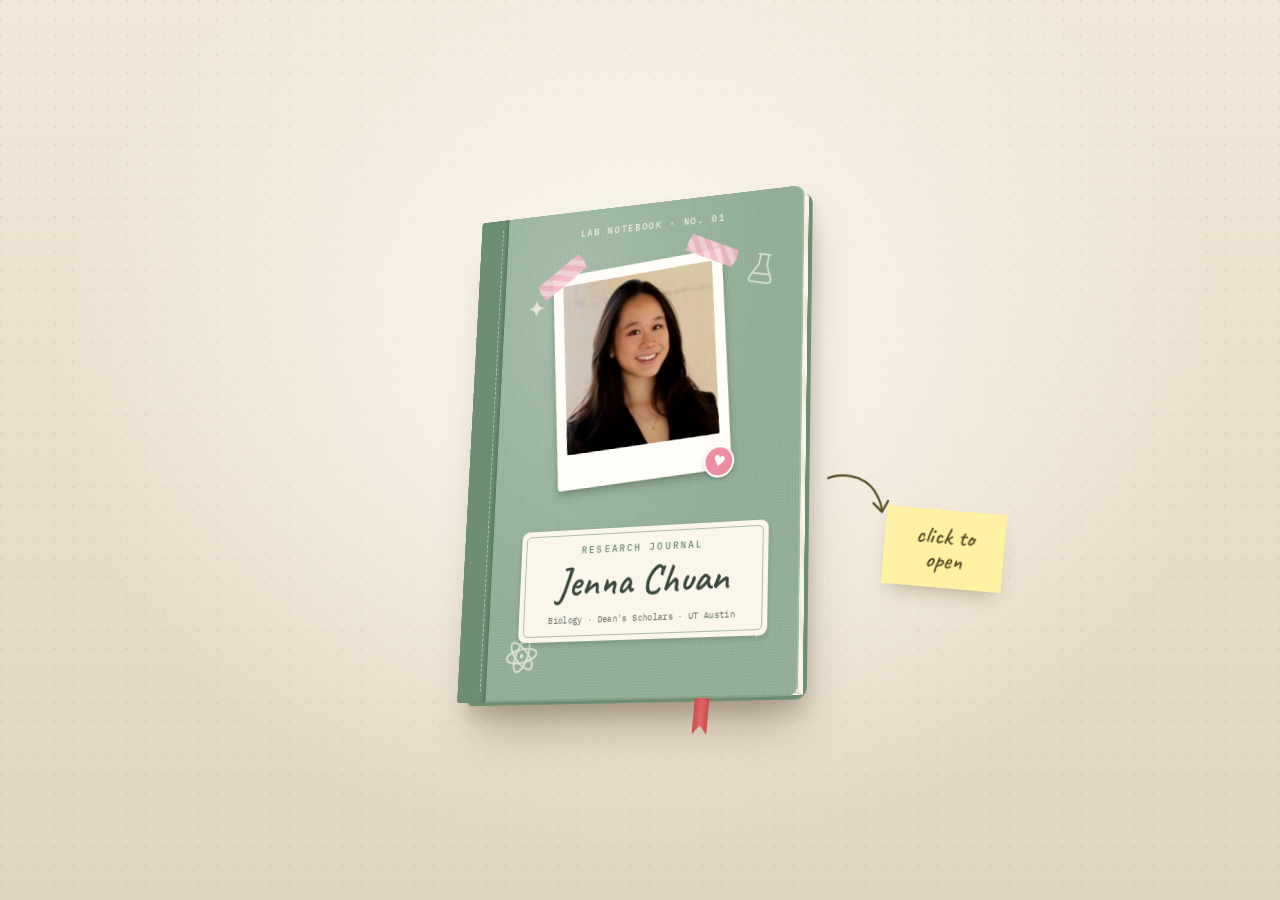
==== commit 82a23106: "Remove the hover hint from the research page Co-Authored-By: Claude Opus 5.5 <noreply@anthropic.com>" ====
--- a/index.html
+++ b/index.html
@@ -224,7 +224,6 @@
           <p class="pg-meta"><span>Chapter I</span><span>2020 to now</span></p>
           <h2 class="ch-title">Research</h2>
           <p class="ch-intro">My research started with a regression model in high school and moved through RNA biology and protein purification to clinical work in pain medicine and cancer care.</p>
-          <p class="cap hint">Hover over or tap a title to see the paper or poster.</p>
 
           <div class="entry">
             <p class="cap entry__meta"><span>Entry 01</span> · 2026 to now</p>
--- a/pages.css
+++ b/pages.css
@@ -96,8 +96,6 @@
   color: var(--j-ink-2);
   text-wrap: pretty;
 }
-
-.hint { margin-top: calc(var(--u) * 2) !important; }
 
 .list-title {
   margin: calc(var(--u) * 4.5) 0 calc(var(--u) * 1.4) !important;
